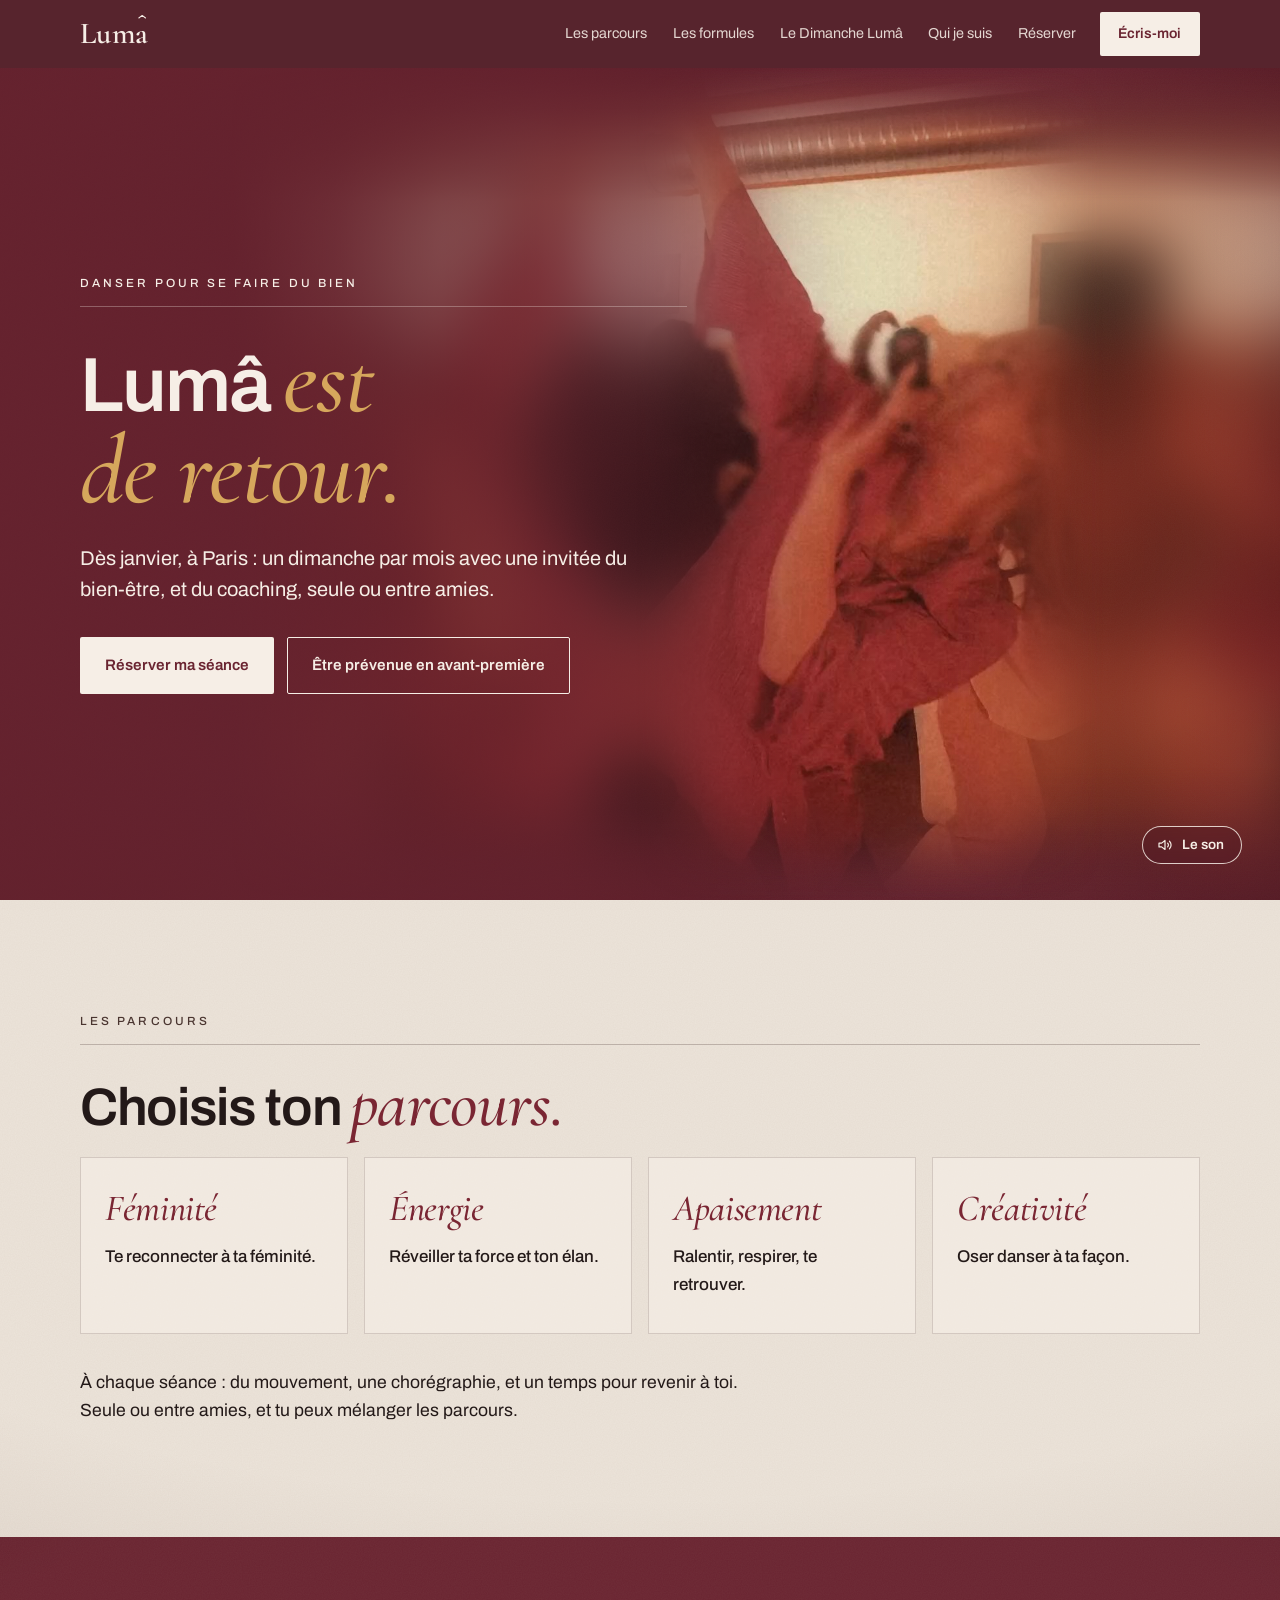
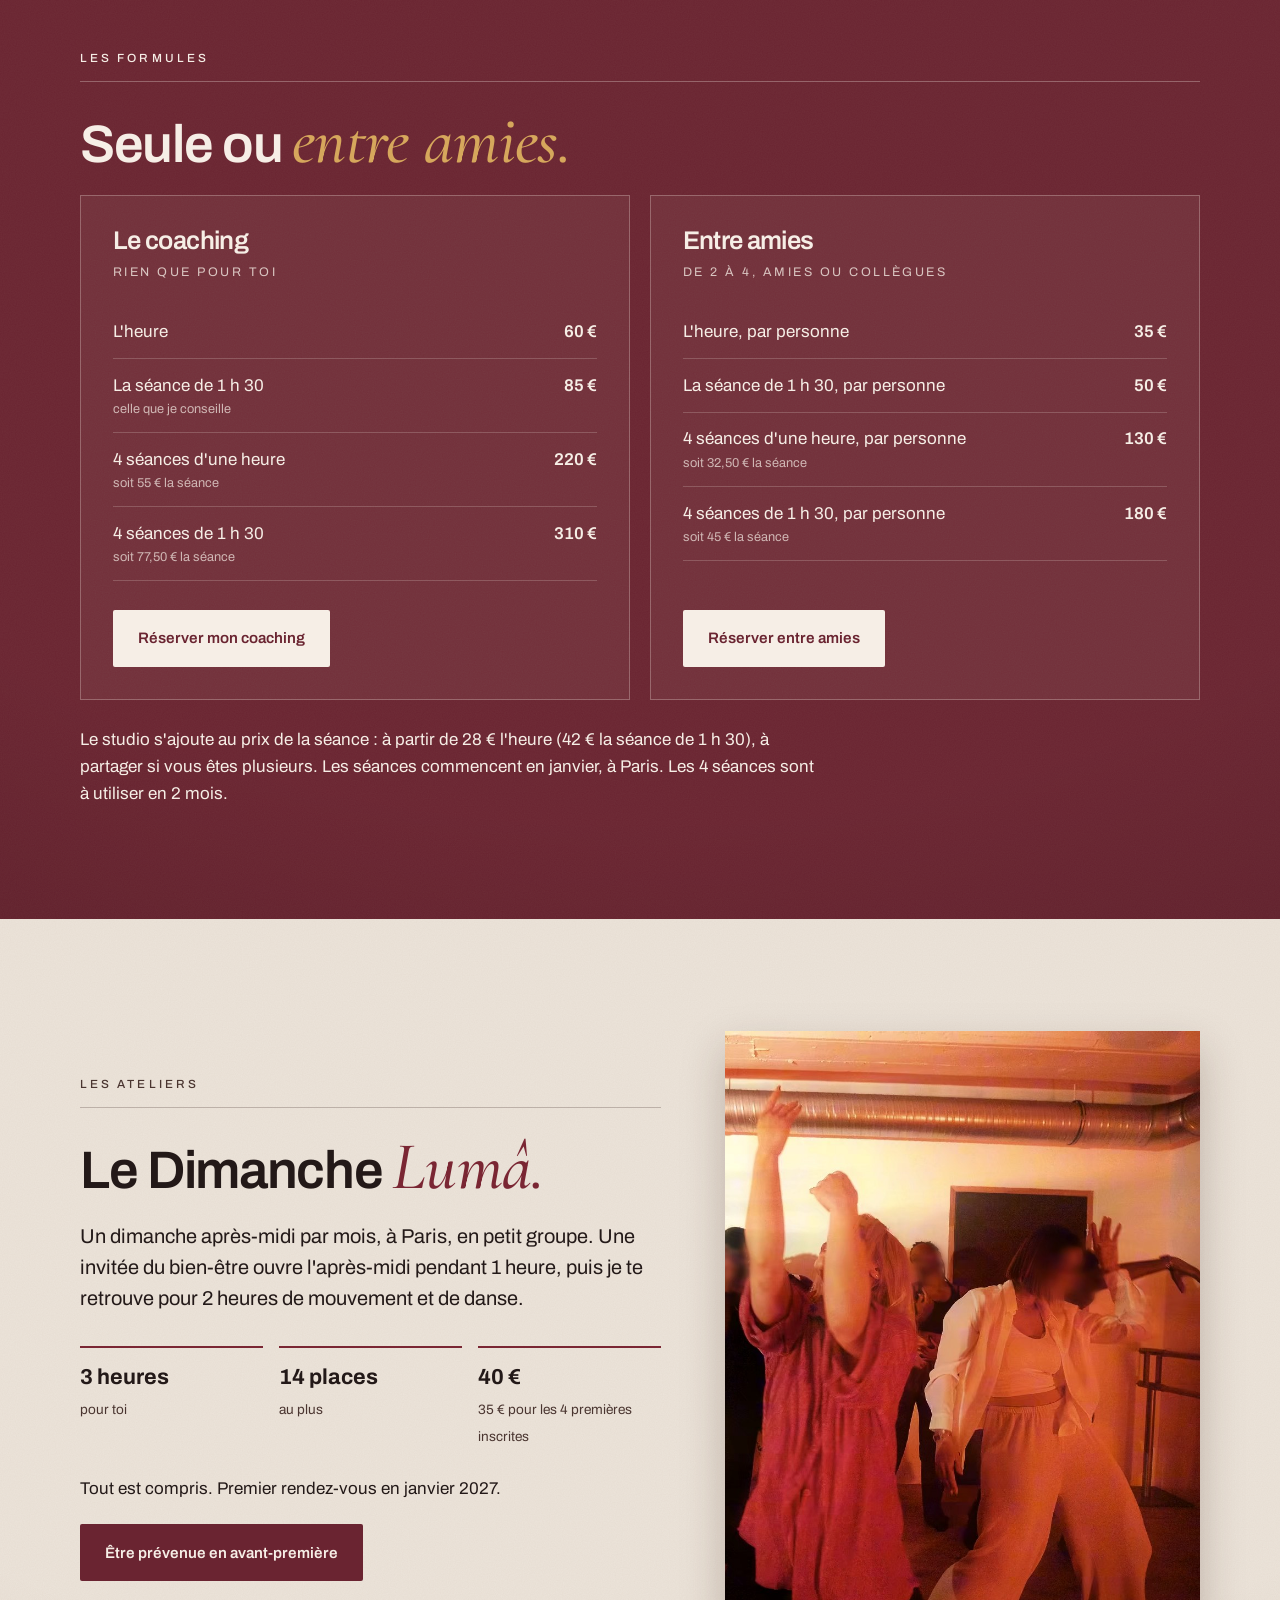
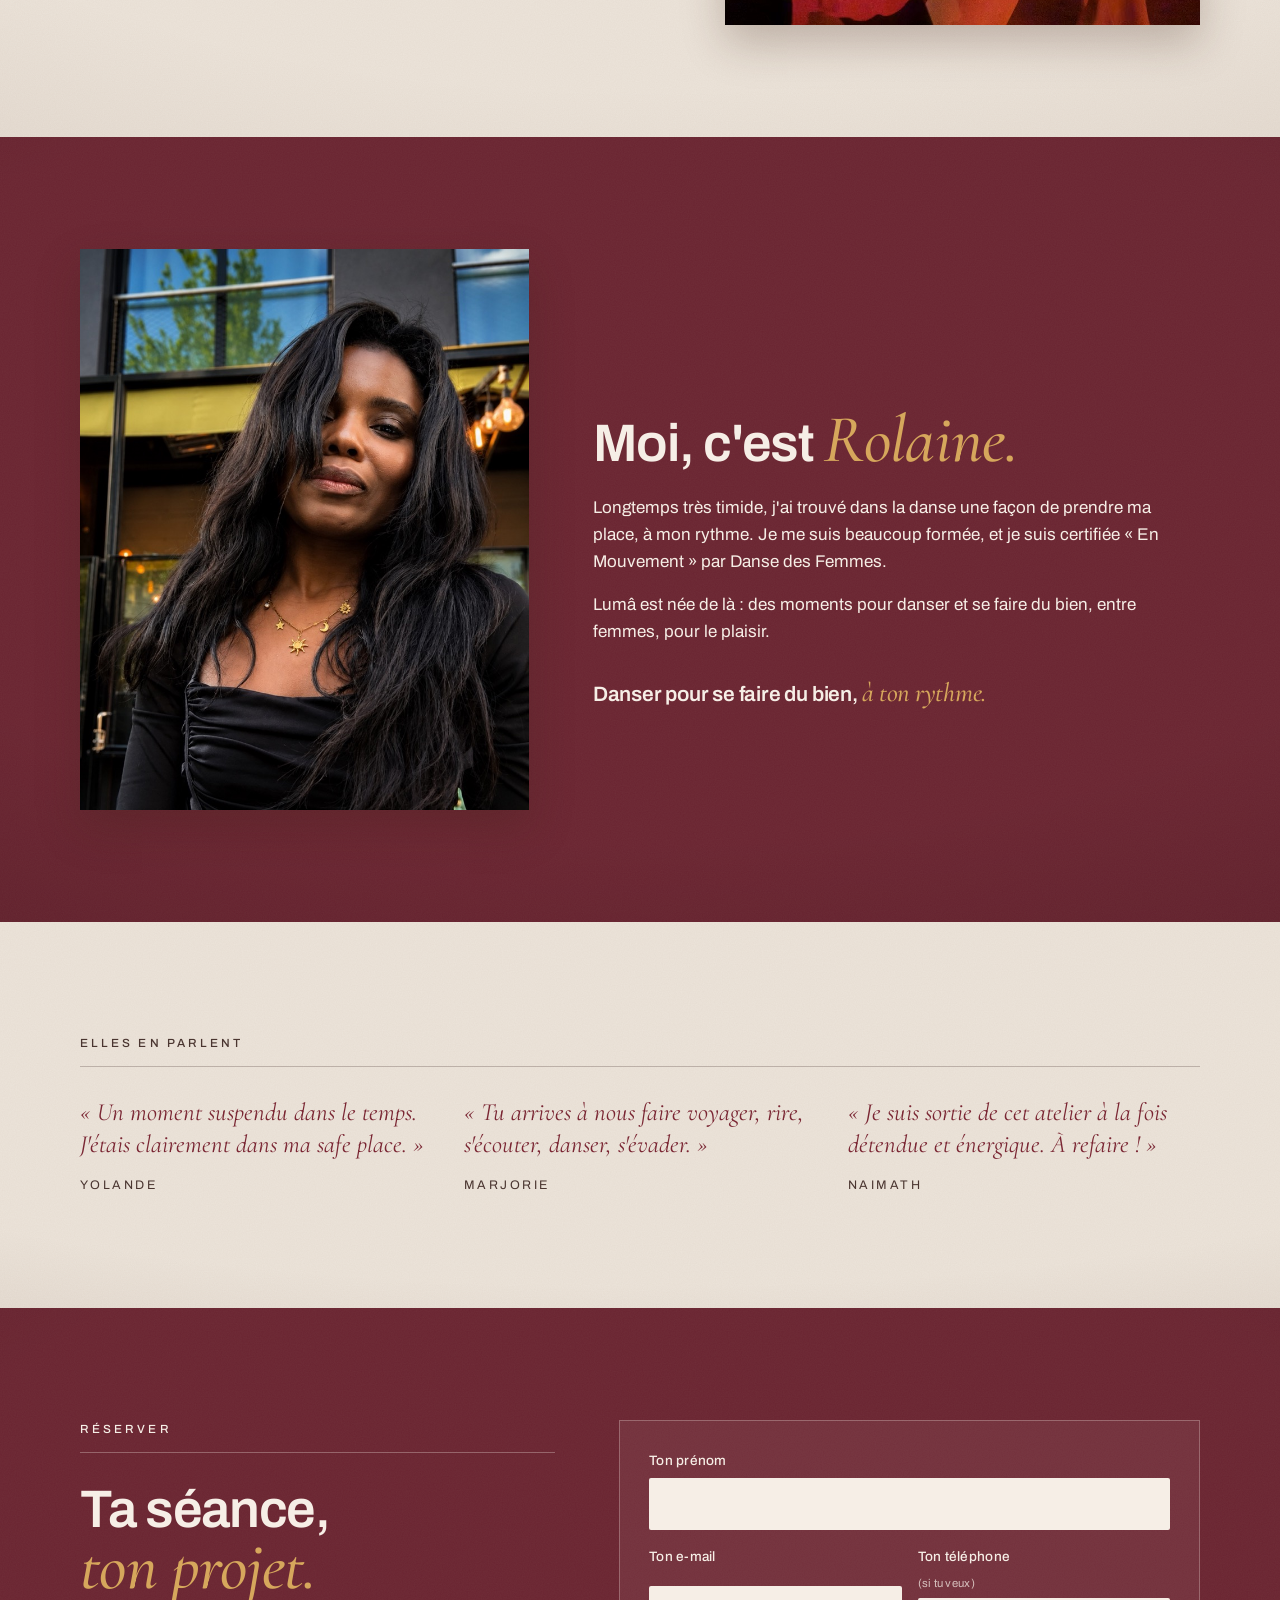
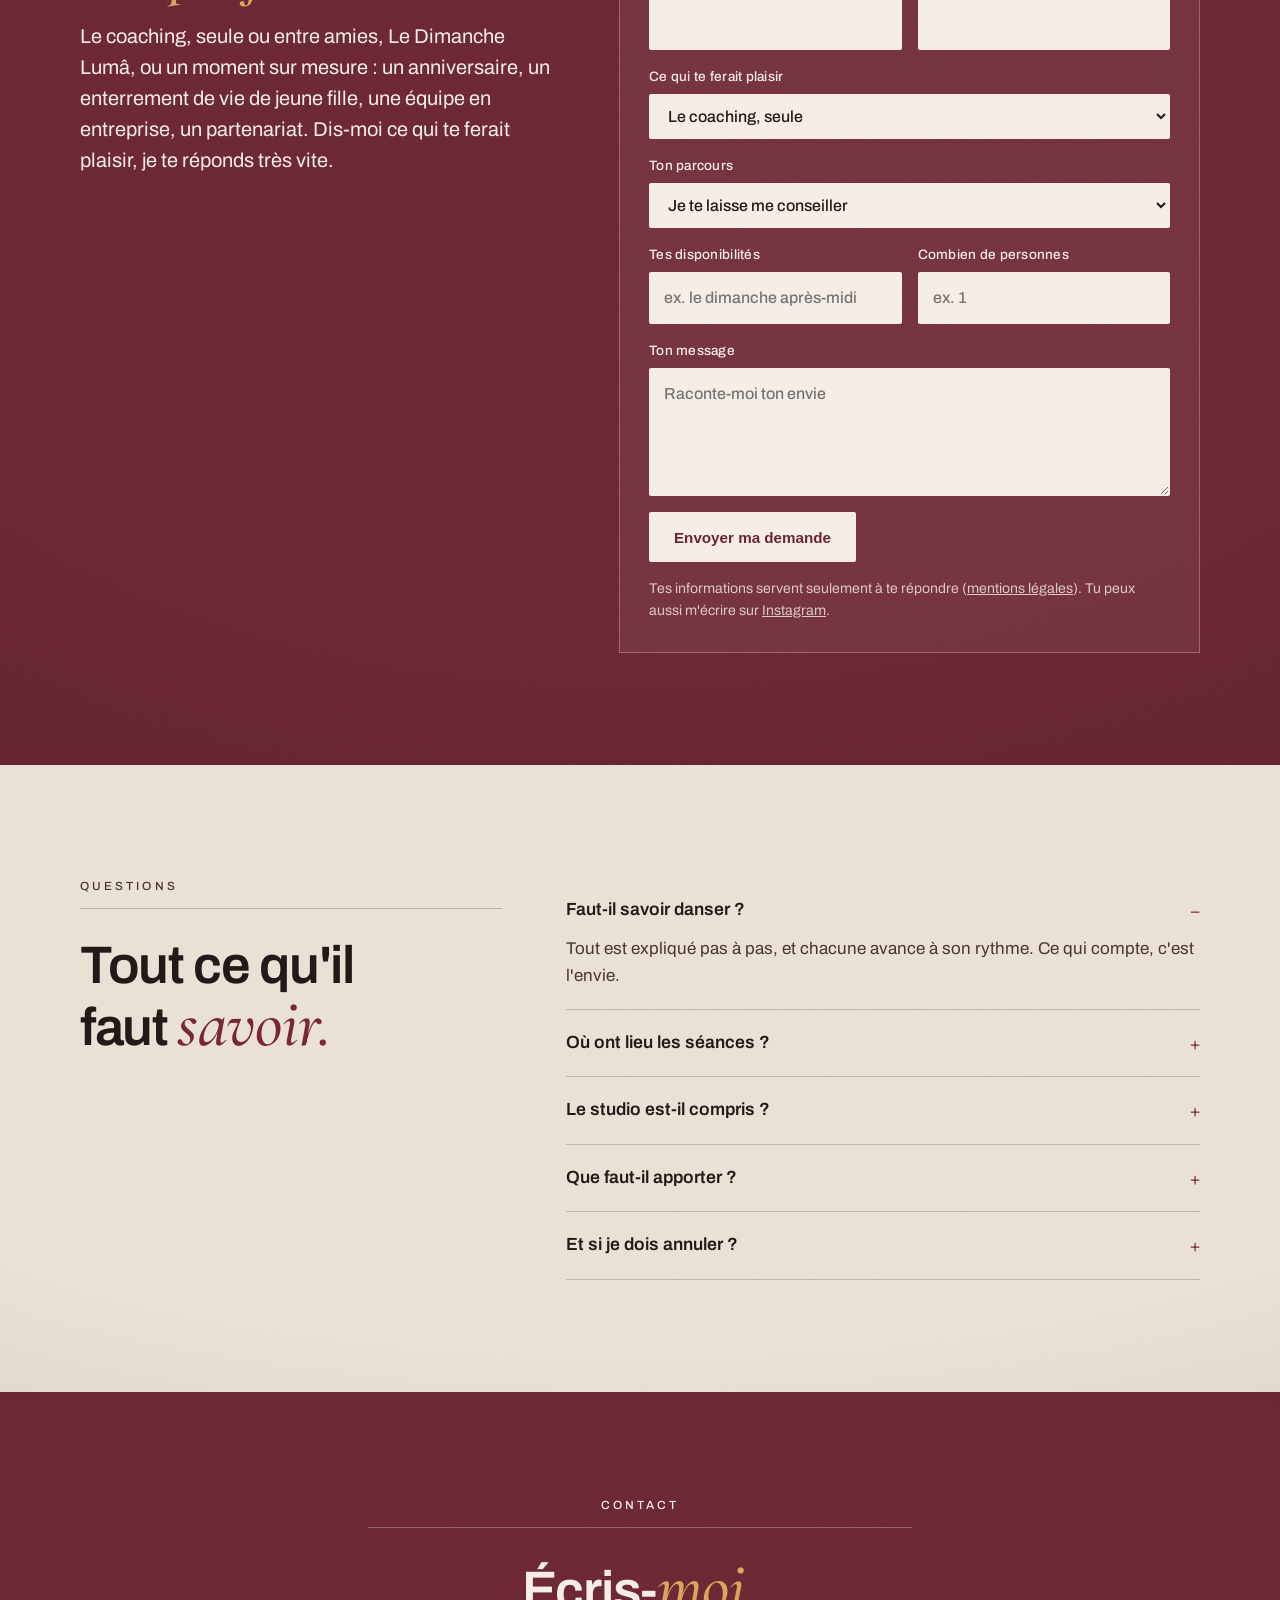
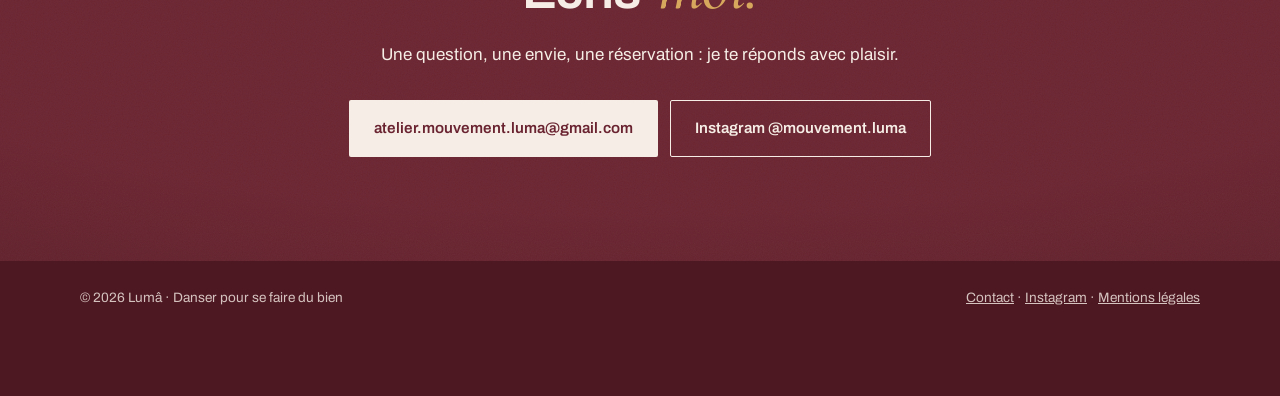
==== public/index.html @ 311a3246 "Rend les formules plus claires : studio, forfaits et parcours Le prix du studio s'affiche sous les f" ====
<!doctype html>
<html lang="fr">
<head>
  <meta charset="utf-8">
  <meta name="viewport" content="width=device-width, initial-scale=1">
  <title>Lumâ · Danser pour se faire du bien, à ton rythme · Paris</title>
  <meta name="description" content="Lumâ : des moments de danse pour se faire du bien, entre femmes. Le coaching, seule ou entre amies, en parcours Féminité, Énergie, Apaisement ou Créativité, et Le Dimanche Lumâ, un dimanche par mois avec une invitée du bien-être. À Paris, dès janvier 2027.">
  <link rel="canonical" href="https://lumamouvement.com/">
  <meta property="og:type" content="website">
  <meta property="og:locale" content="fr_FR">
  <meta property="og:site_name" content="Lumâ">
  <meta property="og:url" content="https://lumamouvement.com/">
  <meta property="og:title" content="Lumâ est de retour · Danser pour se faire du bien">
  <meta property="og:description" content="Dès janvier, à Paris : un dimanche par mois avec une invitée du bien-être, et du coaching, seule ou entre amies.">
  <meta property="og:image" content="https://lumamouvement.com/media/partage.jpg">
  <meta property="og:image:width" content="1200">
  <meta property="og:image:height" content="630">
  <meta name="twitter:card" content="summary_large_image">
  <meta name="theme-color" content="#6A2431">
  <link rel="icon" href="favicon.svg" type="image/svg+xml">
  <link rel="preconnect" href="https://fonts.googleapis.com">
  <link rel="preconnect" href="https://fonts.gstatic.com" crossorigin>
  <link href="https://fonts.googleapis.com/css2?family=Archivo:wght@400;500;600&family=Cormorant+Garamond:ital,wght@0,600;1,500&display=swap" rel="stylesheet">
  <link rel="stylesheet" href="styles.css?v=8">
  <script>document.documentElement.classList.add("js")</script>
</head>
<body>
<header class="entete">
  <div class="conteneur entete-ligne">
    <a href="#haut" class="logo" aria-label="Lumâ, accueil">Lum<span class="logo-a">a<svg viewBox="0 0 10 4" aria-hidden="true"><path d="M1,3.6 L5,.5 L9,3.6"/></svg></span></a>
    <nav class="menu" id="menu" aria-label="Navigation principale">
      <a href="#parcours">Les parcours</a>
      <a href="#formules">Les formules</a>
      <a href="#dimanche">Le Dimanche Lumâ</a>
      <a href="#rolaine">Qui je suis</a>
      <a href="#demande">Réserver</a>
    </nav>
    <a href="#contact" class="bouton bouton-petit entete-cta">Écris-moi</a>
    <button class="burger" aria-label="Ouvrir le menu" aria-expanded="false" aria-controls="menu"><span></span><span></span></button>
  </div>
</header>

<main id="haut">
  <!-- 1. ACCUEIL : la lettre et le reel -->
  <section class="accueil papier papier-bordeaux">
    <div class="accueil-ambiance" aria-hidden="true"><canvas></canvas></div>
    <div class="conteneur accueil-grille">
      <div class="accueil-texte">
        <p class="rubrique">Danser pour se faire du bien</p>
        <h1>Lumâ <em>est de retour.</em></h1>
        <p class="chapo">Dès janvier, à Paris : un dimanche par mois avec une invitée du bien-être, et du coaching, seule ou entre amies.</p>
        <div class="boutons">
          <a href="#demande" class="bouton">Réserver ma séance</a>
          <a href="https://ig.me/j/Abarn9u6THySZ0JK" class="bouton bouton-contour" target="_blank" rel="noopener">Être prévenue en avant-première</a>
        </div>
      </div>
      <figure class="accueil-reel">
        <div class="accueil-fondu">
          <video autoplay muted loop playsinline preload="metadata" poster="media/accueil.jpg?v=3" aria-label="Rolaine danse, avec le sourire"><source src="video/accueil.mp4?v=4" type="video/mp4"></video>
        </div>
      </figure>
    </div>
    <div class="accueil-voile" aria-hidden="true"></div>
    <button class="son" type="button" aria-pressed="false">
      <svg viewBox="0 0 24 24" aria-hidden="true"><path d="M4 9.5h3.5L12 6v12l-4.5-3.5H4z"/><path class="son-ondes" d="M15.5 9.5a3.5 3.5 0 0 1 0 5M18 7a7 7 0 0 1 0 10"/><path class="son-coupe" d="M16 10l4 4M20 10l-4 4"/></svg>
      <span class="son-texte">Le son</span>
    </button>
  </section>

  <!-- 2. LES PARCOURS -->
  <section class="section papier papier-creme" id="parcours">
    <div class="conteneur">
      <p class="rubrique revele">Les parcours</p>
      <h2 class="revele">Choisis ton <em>parcours.</em></h2>
      <div class="parcours">
        <article class="revele"><h3>Féminité</h3><p>Te reconnecter à ta féminité.</p></article>
        <article class="revele"><h3>Énergie</h3><p>Réveiller ta force et ton élan.</p></article>
        <article class="revele"><h3>Apaisement</h3><p>Ralentir, respirer, te retrouver.</p></article>
        <article class="revele"><h3>Créativité</h3><p>Oser danser à ta façon.</p></article>
      </div>
      <p class="parcours-seance revele">À chaque séance : du mouvement, une chorégraphie, et un temps pour revenir à toi. Seule ou entre amies, et tu peux mélanger les parcours.</p>
    </div>
  </section>

  <!-- 3. LES FORMULES -->
  <section class="section papier papier-bordeaux" id="formules">
    <div class="conteneur">
      <p class="rubrique revele">Les formules</p>
      <h2 class="revele">Seule ou <em>entre amies.</em></h2>
      <div class="formules">
        <article class="formule revele">
          <h3>Le coaching</h3>
          <p class="formule-pour">Rien que pour toi</p>
          <table>
            <tr><td>L'heure</td><td>60 €</td></tr>
            <tr><td>La séance de 1 h 30 <small>celle que je conseille</small></td><td>85 €</td></tr>
            <tr><td>4 séances d'une heure <small>soit 55 € la séance</small></td><td>220 €</td></tr>
            <tr><td>4 séances de 1 h 30 <small>soit 77,50 € la séance</small></td><td>310 €</td></tr>
          </table>
          <a href="#demande" class="bouton bouton-clair" data-projet="Le coaching, seule">Réserver mon coaching</a>
        </article>
        <article class="formule revele">
          <h3>Entre amies</h3>
          <p class="formule-pour">De 2 à 4, amies ou collègues</p>
          <table>
            <tr><td>L'heure, par personne</td><td>35 €</td></tr>
            <tr><td>La séance de 1 h 30, par personne</td><td>50 €</td></tr>
            <tr><td>4 séances d'une heure, par personne <small>soit 32,50 € la séance</small></td><td>130 €</td></tr>
            <tr><td>4 séances de 1 h 30, par personne <small>soit 45 € la séance</small></td><td>180 €</td></tr>
          </table>
          <a href="#demande" class="bouton bouton-clair" data-projet="Lumâ entre amies">Réserver entre amies</a>
        </article>
      </div>
      <p class="formules-note revele">Le studio s'ajoute au prix de la séance : à partir de 28 € l'heure (42 € la séance de 1 h 30), à partager si vous êtes plusieurs. Les séances commencent en janvier, à Paris. Les 4 séances sont à utiliser en 2 mois.</p>
    </div>
  </section>

  <!-- 4. LE DIMANCHE LUMÂ -->
  <section class="section papier papier-creme" id="dimanche">
    <div class="conteneur dimanche">
      <div>
        <p class="rubrique revele">Les ateliers</p>
        <h2 class="revele">Le Dimanche <em>Lumâ.</em></h2>
        <p class="chapo revele">Un dimanche après-midi par mois, à Paris, en petit groupe. Une invitée du bien-être ouvre l'après-midi pendant 1 heure, puis je te retrouve pour 2 heures de mouvement et de danse.</p>
        <ul class="faits revele">
          <li><strong>3 heures</strong><span>pour toi</span></li>
          <li><strong>14 places</strong><span>au plus</span></li>
          <li><strong>40 €</strong><span>35 € pour les 4 premières inscrites</span></li>
        </ul>
        <p class="revele">Tout est compris. Premier rendez-vous en janvier 2027.</p>
        <a href="https://ig.me/j/Abarn9u6THySZ0JK" class="bouton revele" target="_blank" rel="noopener">Être prévenue en avant-première</a>
      </div>
      <figure class="dimanche-photo revele"><img src="media/dimanche.jpg" alt="Des femmes dansent ensemble, les bras levés, dans une lumière dorée" loading="lazy"></figure>
    </div>
  </section>

  <!-- 5. QUI JE SUIS -->
  <section class="section papier papier-bordeaux" id="rolaine">
    <div class="conteneur rolaine">
      <figure class="rolaine-photo revele"><img src="media/rolaine.jpg" alt="Portrait de Rolaine, fondatrice de Lumâ" loading="lazy"></figure>
      <div>
        <p class="rubrique revele">Qui je suis</p>
        <h2 class="revele">Moi, c'est <em>Rolaine.</em></h2>
        <p class="revele">Longtemps très timide, j'ai trouvé dans la danse une façon de prendre ma place, à mon rythme. Je me suis beaucoup formée, et je suis certifiée « En Mouvement » par Danse des Femmes.</p>
        <p class="revele">Lumâ est née de là : des moments pour danser et se faire du bien, entre femmes, pour le plaisir.</p>
        <p class="devise revele">Danser pour se faire du bien, <em>à ton rythme.</em></p>
      </div>
    </div>
  </section>

  <!-- 6. ELLES EN PARLENT -->
  <section class="section papier papier-creme" id="avis">
    <div class="conteneur">
      <p class="rubrique revele">Elles en parlent</p>
      <div class="avis">
        <figure class="revele"><blockquote>« Un moment suspendu dans le temps. J'étais clairement dans ma safe place. »</blockquote><figcaption>Yolande</figcaption></figure>
        <figure class="revele"><blockquote>« Tu arrives à nous faire voyager, rire, s'écouter, danser, s'évader. »</blockquote><figcaption>Marjorie</figcaption></figure>
        <figure class="revele"><blockquote>« Je suis sortie de cet atelier à la fois détendue et énergique. À refaire ! »</blockquote><figcaption>Naimath</figcaption></figure>
      </div>
    </div>
  </section>

  <!-- 7. RÉSERVER, OU LA DEMANDE SPÉCIALE : le formulaire envoie la demande dans la boîte de Lumâ -->
  <section class="section papier papier-bordeaux" id="demande">
    <div class="conteneur demande">
      <div>
        <p class="rubrique revele">Réserver</p>
        <h2 class="revele">Ta séance, <em>ton projet.</em></h2>
        <p class="chapo revele">Le coaching, seule ou entre amies, Le Dimanche Lumâ, ou un moment sur mesure : un anniversaire, un enterrement de vie de jeune fille, une équipe en entreprise, un partenariat. Dis-moi ce qui te ferait plaisir, je te réponds très vite.</p>
      </div>
      <form class="formulaire revele" id="formulaire-devis" novalidate>
        <label>Ton prénom<input name="prenom" autocomplete="given-name" required></label>
        <div class="formulaire-ligne">
          <label>Ton e-mail<input name="email" type="email" autocomplete="email" required></label>
          <label>Ton téléphone <small>(si tu veux)</small><input name="telephone" type="tel" autocomplete="tel"></label>
        </div>
        <label>Ce qui te ferait plaisir
          <select name="projet">
            <option>Le coaching, seule</option>
            <option>Lumâ entre amies</option>
            <option>Le Dimanche Lumâ</option>
            <option>Un événement privé</option>
            <option>Une entreprise</option>
            <option>Un partenariat</option>
            <option>Autre chose</option>
          </select>
        </label>
        <label>Ton parcours
          <select name="parcours">
            <option>Je te laisse me conseiller</option>
            <option>Féminité</option>
            <option>Énergie</option>
            <option>Apaisement</option>
            <option>Créativité</option>
          </select>
        </label>
        <div class="formulaire-ligne">
          <label>Tes disponibilités<input name="date" placeholder="ex. le dimanche après-midi"></label>
          <label>Combien de personnes<input name="personnes" inputmode="numeric" placeholder="ex. 1"></label>
        </div>
        <label>Ton message<textarea name="message" rows="4" placeholder="Raconte-moi ton envie"></textarea></label>
        <label class="piege" aria-hidden="true">Laisse ce champ vide<input name="site" tabindex="-1" autocomplete="off"></label>
        <button type="submit" class="bouton bouton-clair">Envoyer ma demande</button>
        <p class="formulaire-etat" role="status" aria-live="polite"></p>
        <p class="petit">Tes informations servent seulement à te répondre (<a href="mentions-legales.html">mentions légales</a>). Tu peux aussi m'écrire sur <a href="https://www.instagram.com/mouvement.luma/" target="_blank" rel="noopener">Instagram</a>.</p>
      </form>
    </div>
  </section>

  <!-- 8. QUESTIONS -->
  <section class="section papier papier-creme" id="questions">
    <div class="conteneur questions">
      <div>
        <p class="rubrique revele">Questions</p>
        <h2 class="revele">Tout ce qu'il faut <em>savoir.</em></h2>
      </div>
      <div class="faq">
        <details class="revele" open><summary>Faut-il savoir danser ?</summary><p>Tout est expliqué pas à pas, et chacune avance à son rythme. Ce qui compte, c'est l'envie.</p></details>
        <details class="revele"><summary>Où ont lieu les séances ?</summary><p>Dans un studio, à Paris. L'adresse t'est communiquée à la réservation.</p></details>
        <details class="revele"><summary>Le studio est-il compris ?</summary><p>Pour le coaching, le studio s'ajoute au prix de la séance : à partir de 28 € l'heure, à partager si vous êtes plusieurs. Pour Le Dimanche Lumâ, tout est compris.</p></details>
        <details class="revele"><summary>Que faut-il apporter ?</summary><p>Une tenue dans laquelle tu te sens bien, une bouteille d'eau, et l'envie de te faire du bien.</p></details>
        <details class="revele"><summary>Et si je dois annuler ?</summary><p>Le paiement se fait à la réservation. Tu peux annuler sans frais jusqu'à 48 h avant ta séance ; ensuite, elle reste due.</p></details>
      </div>
    </div>
  </section>

  <!-- 9. CONTACT -->
  <section class="contact papier papier-bordeaux" id="contact">
    <div class="conteneur contact-contenu">
      <p class="rubrique revele">Contact</p>
      <h2 class="revele">Écris-<em>moi.</em></h2>
      <p class="revele">Une question, une envie, une réservation : je te réponds avec plaisir.</p>
      <div class="boutons revele">
        <a href="mailto:atelier.mouvement.luma@gmail.com" class="bouton bouton-clair">atelier.mouvement.luma@gmail.com</a>
        <a href="https://www.instagram.com/mouvement.luma/" class="bouton bouton-contour" target="_blank" rel="noopener">Instagram @mouvement.luma</a>
      </div>
    </div>
  </section>
</main>

<footer class="pied">
  <div class="conteneur pied-ligne">
    <p>© 2026 Lumâ · Danser pour se faire du bien</p>
    <p><a href="mailto:atelier.mouvement.luma@gmail.com">Contact</a> · <a href="https://www.instagram.com/mouvement.luma/" target="_blank" rel="noopener">Instagram</a> · <a href="mentions-legales.html">Mentions légales</a></p>
  </div>
</footer>

<a href="#demande" class="barre-mobile">Réserver ma séance</a>
<script src="script.js?v=7"></script>
</body>
</html>
---- public/styles.css ----
/* Lumâ : la lettre de l'Instagram (papier bordeaux ou crème, Archivo et Cormorant), en site. */
:root {
  --bordeaux: #6A2431;
  --bordeaux-fonce: #4E1823;
  --creme: #ECE4DA;
  --creme-clair: #F6EEE6;
  --encre: #231918;
  --brun: #4A3530;
  --ocre: #D6A75C;
  --vin: #7A2633;
  --conteneur: 1120px;
}

* { box-sizing: border-box; margin: 0; padding: 0; }
html { scroll-behavior: smooth; scroll-padding-top: 76px; }
body {
  font-family: "Archivo", system-ui, sans-serif; font-size: 17px; line-height: 1.6;
  color: var(--encre); background: var(--creme);
  -webkit-font-smoothing: antialiased;
}
img, video { display: block; max-width: 100%; }
a { color: inherit; }
.conteneur { width: min(var(--conteneur), 100% - 40px); margin-inline: auto; }

/* Le papier : un grain de film, un pli discret au milieu, un léger voile sur les bords */
.papier { position: relative; isolation: isolate; }
.papier::before, .papier::after { content: ""; position: absolute; inset: 0; z-index: -1; pointer-events: none; }
.papier::before {
  background-image: url("data:image/svg+xml,%3Csvg xmlns='http://www.w3.org/2000/svg' width='260' height='260'%3E%3Cfilter id='g'%3E%3CfeTurbulence type='fractalNoise' baseFrequency='.85' numOctaves='2' stitchTiles='stitch'/%3E%3CfeColorMatrix values='0 0 0 0 .4  0 0 0 0 .28  0 0 0 0 .22  0 0 0 .55 0'/%3E%3C/filter%3E%3Crect width='260' height='260' filter='url(%23g)'/%3E%3C/svg%3E");
  opacity: .16;
}
.papier::after { background: radial-gradient(120% 90% at 50% 40%, transparent 55%, rgba(10, 0, 3, .16)); }
.papier-bordeaux { background-color: var(--bordeaux); color: var(--creme-clair); }
.papier-creme { background-color: var(--creme); color: var(--encre); }
.papier-creme::after { background: radial-gradient(120% 90% at 50% 40%, transparent 60%, rgba(90, 58, 46, .10)); }

/* Les titres : Archivo franc, le mot fort en italique (ocre sur bordeaux, bordeaux sur crème) */
h1, h2, h3 { font-weight: 600; letter-spacing: -.025em; line-height: 1.05; text-wrap: balance; }
h1 { font-size: clamp(2.7rem, 7vw, 4.8rem); }
h2 { font-size: clamp(2.1rem, 4.6vw, 3.3rem); margin-bottom: 1.4rem; }
h1 em, h2 em, .devise em {
  font-family: "Cormorant Garamond", Georgia, serif; font-style: italic; font-weight: 500;
  font-size: 1.28em; letter-spacing: -.01em; line-height: .9;
}
.papier-bordeaux h1 em, .papier-bordeaux h2 em, .papier-bordeaux .devise em { color: var(--ocre); }
.papier-creme h1 em, .papier-creme h2 em { color: var(--vin); }
.rubrique {
  font-size: .74rem; font-weight: 500; letter-spacing: .26em; text-transform: uppercase;
  padding-bottom: .8rem; margin-bottom: 1.8rem; border-bottom: 1px solid currentColor; border-bottom-color: rgba(246, 238, 230, .3);
}
.papier-creme .rubrique { color: var(--brun); border-bottom-color: rgba(74, 53, 48, .28); }
.chapo { font-size: clamp(1.08rem, 2vw, 1.25rem); line-height: 1.55; max-width: 36rem; }
.petit { font-size: .88rem; opacity: .8; margin-top: 1.4rem; }

/* Les boutons */
.boutons { display: flex; flex-wrap: wrap; gap: .8rem; margin-top: 2rem; }
.bouton {
  display: inline-block; padding: .95rem 1.5rem; border-radius: 2px; font-weight: 600; font-size: .95rem;
  text-decoration: none; text-align: center; border: 1.5px solid transparent; cursor: pointer;
  background: var(--bordeaux); color: var(--creme-clair); transition: transform .2s, background .2s;
}
.bouton:hover { transform: translateY(-2px); }
.papier-bordeaux .bouton, .bouton-clair { background: var(--creme-clair); color: var(--bordeaux); }
.bouton-contour, .papier-bordeaux .bouton-contour { background: transparent; color: inherit; border-color: currentColor; }
.bouton-petit { padding: .6rem 1.1rem; font-size: .88rem; }

/* L'en-tête */
.entete { position: sticky; top: 0; z-index: 20; background: rgba(78, 24, 35, .94); backdrop-filter: blur(8px); color: var(--creme-clair); }
.entete-ligne { display: flex; align-items: center; gap: 1.5rem; height: 68px; }
.logo { font-family: "Cormorant Garamond", Georgia, serif; font-weight: 600; font-size: 1.9rem; text-decoration: none; letter-spacing: .01em; }
.logo-a { position: relative; display: inline-block; }
.logo-a svg { position: absolute; left: 50%; top: .17em; width: .29em; height: .11em; transform: translateX(-48%); overflow: visible; }
.logo-a path { fill: none; stroke: currentColor; stroke-width: 1.2; stroke-linecap: round; stroke-linejoin: round; }
.menu { display: flex; gap: 1.6rem; margin-left: auto; font-size: .9rem; }
.menu a { text-decoration: none; opacity: .88; }
.menu a:hover { opacity: 1; text-decoration: underline; text-underline-offset: .3em; }
.entete-cta { background: var(--creme-clair); color: var(--bordeaux); }
.burger { display: none; background: none; border: 0; width: 40px; height: 40px; cursor: pointer; margin-left: auto; }
.burger span { display: block; width: 24px; height: 2px; background: var(--creme-clair); margin: 6px auto; transition: transform .25s; }
.burger[aria-expanded="true"] span:first-child { transform: translateY(4px) rotate(45deg); }
.burger[aria-expanded="true"] span:last-child { transform: translateY(-4px) rotate(-45deg); }

/* 1. L'accueil : la lettre à gauche, ta vidéo fondue dans le bordeaux à droite.
   Elle passe au-dessus des sections suivantes (sous l'en-tête) : son bouton du son, fixé à l'écran pendant la visite, y reste visible. */
.accueil { --marge: clamp(3rem, 8vw, 6rem); padding: var(--marge) 0; overflow: hidden; min-height: min(calc(100vh - 68px), 900px); display: flex; align-items: center; z-index: 1; }
.accueil-texte { position: relative; z-index: 1; }
.accueil-grille { display: grid; grid-template-columns: 1.15fr .85fr; gap: clamp(2rem, 5vw, 4rem); align-items: center; }
.accueil .chapo { margin-top: 1.6rem; }
/* L'ambiance : la vidéo nette, à sa place, prolongée de chaque côté par son reflet en miroir, puis floutée
   (une petite toile que le script peint à chaque image). Au bord de la vidéo nette, l'ambiance a donc les mêmes
   couleurs : le fondu ne laisse aucune arête. Par-dessus, la vidéo nette occupe toute la hauteur et s'y fond
   (fondus en douceur, horizontal sur la figure, vertical sur le bloc intérieur) ; puis un seul voile bordeaux
   couvre les deux : il garde le texte lisible et laisse ta vidéo claire. */
.accueil-ambiance {
  position: absolute; top: 0; bottom: 0; right: 0; width: 82%; z-index: -2; overflow: hidden;
  -webkit-mask-image: linear-gradient(to right, transparent, rgba(0, 0, 0, .26) 10%, rgba(0, 0, 0, .74) 20%, #000 30%);
  mask-image: linear-gradient(to right, transparent, rgba(0, 0, 0, .26) 10%, rgba(0, 0, 0, .74) 20%, #000 30%);
}
.accueil-ambiance canvas {
  position: absolute; top: 0; left: -64px; width: calc(100% + 128px); height: 100%; filter: blur(32px);
  -webkit-mask-image: linear-gradient(to bottom, transparent, rgba(0, 0, 0, .26) 5%, rgba(0, 0, 0, .74) 11%, #000 16%, #000 84%, rgba(0, 0, 0, .74) 89%, rgba(0, 0, 0, .26) 95%, transparent);
  mask-image: linear-gradient(to bottom, transparent, rgba(0, 0, 0, .26) 5%, rgba(0, 0, 0, .74) 11%, #000 16%, #000 84%, rgba(0, 0, 0, .74) 89%, rgba(0, 0, 0, .26) 95%, transparent);
}
.accueil-reel {
  position: absolute; top: 0; bottom: 0; right: 32%; transform: translateX(50%); aspect-ratio: 9 / 16; max-width: 50%;
  -webkit-mask-image: linear-gradient(to right, transparent, rgba(0, 0, 0, .07) 6%, rgba(0, 0, 0, .26) 12%, rgba(0, 0, 0, .5) 17.5%, rgba(0, 0, 0, .74) 23%, rgba(0, 0, 0, .93) 29%, #000 35%, #000 65%, rgba(0, 0, 0, .93) 71%, rgba(0, 0, 0, .74) 77%, rgba(0, 0, 0, .5) 82.5%, rgba(0, 0, 0, .26) 88%, rgba(0, 0, 0, .07) 94%, transparent);
  mask-image: linear-gradient(to right, transparent, rgba(0, 0, 0, .07) 6%, rgba(0, 0, 0, .26) 12%, rgba(0, 0, 0, .5) 17.5%, rgba(0, 0, 0, .74) 23%, rgba(0, 0, 0, .93) 29%, #000 35%, #000 65%, rgba(0, 0, 0, .93) 71%, rgba(0, 0, 0, .74) 77%, rgba(0, 0, 0, .5) 82.5%, rgba(0, 0, 0, .26) 88%, rgba(0, 0, 0, .07) 94%, transparent);
}
.accueil-fondu {
  position: relative; height: 100%;
  -webkit-mask-image: linear-gradient(to bottom, transparent, rgba(0, 0, 0, .07) 2.3%, rgba(0, 0, 0, .26) 4.7%, rgba(0, 0, 0, .5) 7%, rgba(0, 0, 0, .74) 9.3%, rgba(0, 0, 0, .93) 11.7%, #000 14%, #000 82%, rgba(0, 0, 0, .93) 85%, rgba(0, 0, 0, .74) 88%, rgba(0, 0, 0, .5) 91%, rgba(0, 0, 0, .26) 94%, rgba(0, 0, 0, .07) 97%, transparent);
  mask-image: linear-gradient(to bottom, transparent, rgba(0, 0, 0, .07) 2.3%, rgba(0, 0, 0, .26) 4.7%, rgba(0, 0, 0, .5) 7%, rgba(0, 0, 0, .74) 9.3%, rgba(0, 0, 0, .93) 11.7%, #000 14%, #000 82%, rgba(0, 0, 0, .93) 85%, rgba(0, 0, 0, .74) 88%, rgba(0, 0, 0, .5) 91%, rgba(0, 0, 0, .26) 94%, rgba(0, 0, 0, .07) 97%, transparent);
}
.accueil-reel video { width: 100%; height: 100%; object-fit: cover; }
/* Sur iPhone, quand la lecture automatique est bloquée (mode économie d'énergie) : pas de gros bouton play.
   L'image d'accueil reste affichée, et la vidéo part au premier toucher, n'importe où sur la page. */
.accueil-reel video::-webkit-media-controls-start-playback-button { display: none !important; -webkit-appearance: none; }
.accueil-reel video::-webkit-media-controls { display: none !important; }
.accueil-voile, .accueil-voile::before, .accueil-voile::after { position: absolute; inset: 0; pointer-events: none; }
.accueil-voile::before, .accueil-voile::after { content: ""; }
.accueil-voile::before { mix-blend-mode: multiply; background: linear-gradient(to right, rgba(106, 36, 49, .3), rgba(106, 36, 49, .3) 50%, rgba(106, 36, 49, .2) 58%, rgba(106, 36, 49, .1) 64%, rgba(106, 36, 49, .06) 72%, rgba(106, 36, 49, .08) 84%, rgba(106, 36, 49, .2) 93%, rgba(106, 36, 49, .3)); }
.accueil-voile::after { background: linear-gradient(to right, rgba(106, 36, 49, .7), rgba(106, 36, 49, .62) 44%, rgba(106, 36, 49, .46) 51%, rgba(106, 36, 49, .24) 57%, rgba(106, 36, 49, .1) 62%, rgba(106, 36, 49, .04) 67%, rgba(106, 36, 49, .03) 82%, rgba(106, 36, 49, .1) 92%, rgba(106, 36, 49, .2)); }

/* Le son : petite pilule au contour crème, en bas à droite de la bannière, au-dessus de la vidéo */
.son {
  position: absolute; right: clamp(16px, 3vw, 40px); bottom: clamp(16px, 3vw, 36px); z-index: 3;
  display: inline-flex; align-items: center; gap: .5rem; padding: .55rem 1.05rem .55rem .8rem;
  font: 600 .85rem/1 "Archivo", system-ui, sans-serif; color: var(--creme-clair); cursor: pointer;
  background: rgba(78, 24, 35, .35); border: 1.5px solid rgba(246, 238, 230, .85); border-radius: 999px;
  -webkit-backdrop-filter: blur(6px); backdrop-filter: blur(6px); transition: background .2s, transform .2s;
}
.son:hover { background: rgba(78, 24, 35, .6); transform: translateY(-1px); }
.son:focus-visible { outline: 2px solid var(--ocre); outline-offset: 3px; }
.son svg { width: 18px; height: 18px; fill: none; stroke: currentColor; stroke-width: 1.6; stroke-linecap: round; stroke-linejoin: round; }
.son .son-coupe, .son[aria-pressed="true"] .son-ondes { display: none; }
.son[aria-pressed="true"] .son-coupe { display: inline; }
/* Hors de la bannière, tant que la musique joue : le bouton reste à l'écran, sur un fond plus franc pour se lire partout */
.son.flottant { position: fixed; z-index: 25; background: rgba(78, 24, 35, .9); }

/* Les sections */
.section { padding: clamp(4rem, 9vw, 7rem) 0; }

/* 2. Les parcours */
.parcours { display: grid; grid-template-columns: repeat(4, 1fr); gap: 1rem; margin-top: 1rem; }
.parcours article { background: rgba(246, 238, 230, .65); border: 1px solid rgba(74, 53, 48, .18); padding: 2rem 1.5rem 2.2rem; }
.parcours h3 { font-family: "Cormorant Garamond", Georgia, serif; font-style: italic; font-weight: 500; font-size: 2.3rem; color: var(--vin); letter-spacing: -.01em; margin-bottom: .9rem; }
.parcours p { font-weight: 500; }
.parcours-seance { margin-top: 2.2rem; font-size: 1.1rem; max-width: 44rem; }

/* 3. Les formules */
.formules { display: grid; grid-template-columns: 1fr 1fr; gap: 1.2rem; margin-top: 1rem; }
.formule { border: 1px solid rgba(246, 238, 230, .28); background: rgba(246, 238, 230, .05); padding: 2rem; display: flex; flex-direction: column; }
.formule h3 { font-size: 1.6rem; }
.formule-pour { font-size: .78rem; letter-spacing: .2em; text-transform: uppercase; opacity: .78; margin: .5rem 0 1.4rem; }
.formule table { width: 100%; border-collapse: collapse; margin-bottom: 1.8rem; }
.formule td { padding: .8rem 0; border-bottom: 1px solid rgba(246, 238, 230, .2); vertical-align: baseline; }
.formule td:last-child { text-align: right; font-weight: 600; white-space: nowrap; padding-left: 1rem; }
.formule small { display: block; font-size: .8rem; opacity: .7; }
.formule .bouton { margin-top: auto; align-self: flex-start; }
.formules-note { margin-top: 1.6rem; max-width: 46rem; }

/* 4. Le Dimanche Lumâ */
.dimanche { display: grid; grid-template-columns: 1.1fr .9fr; gap: clamp(2rem, 5vw, 4rem); align-items: center; }
.faits { list-style: none; display: grid; grid-template-columns: repeat(3, 1fr); gap: 1rem; margin: 2rem 0 1.6rem; }
.faits li { border-top: 2px solid var(--vin); padding-top: .8rem; }
.faits strong { display: block; font-size: 1.35rem; }
.faits span { font-size: .85rem; color: var(--brun); }
.dimanche .bouton { margin-top: 1.4rem; }
.dimanche-photo img, .rolaine-photo img { width: 100%; aspect-ratio: 4 / 5; object-fit: cover; box-shadow: 0 18px 40px rgba(60, 30, 20, .25); }

/* 5. Qui je suis */
.rolaine { display: grid; grid-template-columns: .85fr 1.15fr; gap: clamp(2rem, 5vw, 4.5rem); align-items: center; }
.rolaine p + p { margin-top: 1rem; }
.devise { margin-top: 2rem !important; font-size: 1.3rem; font-weight: 600; letter-spacing: -.01em; }

/* 6. Elles en parlent */
.avis { display: grid; grid-template-columns: repeat(3, 1fr); gap: 2rem; }
.avis blockquote { font-family: "Cormorant Garamond", Georgia, serif; font-style: italic; font-size: 1.55rem; line-height: 1.3; color: var(--vin); }
.avis figcaption { margin-top: 1rem; font-size: .78rem; letter-spacing: .2em; text-transform: uppercase; color: var(--brun); }

/* 7. La demande spéciale */
.demande { display: grid; grid-template-columns: .9fr 1.1fr; gap: clamp(2rem, 5vw, 4rem); align-items: start; }
.formulaire { display: grid; gap: 1rem; background: rgba(246, 238, 230, .06); border: 1px solid rgba(246, 238, 230, .28); padding: 1.8rem; }
.formulaire label { display: grid; gap: .4rem; font-size: .85rem; font-weight: 500; letter-spacing: .02em; }
.formulaire input, .formulaire select, .formulaire textarea {
  font: inherit; font-size: 1rem; color: var(--encre); background: var(--creme-clair);
  border: 1px solid transparent; border-radius: 2px; padding: .75rem .9rem; width: 100%;
}
.formulaire input:focus, .formulaire select:focus, .formulaire textarea:focus { outline: 2px solid var(--ocre); outline-offset: 1px; }
.formulaire-ligne { display: grid; grid-template-columns: 1fr 1fr; gap: 1rem; }
.formulaire .bouton { justify-self: start; }
.formulaire .bouton:disabled { opacity: .6; cursor: wait; }
.formulaire .petit { margin-top: 0; }
.formulaire label small { font-weight: 400; opacity: .75; }
.formulaire-etat { margin: 0; font-weight: 500; }
.formulaire-etat:empty { display: none; }
.formulaire-etat a { color: inherit; }
/* Le champ piège : invisible pour les visiteuses, les robots le remplissent et leur demande est ignorée */
.formulaire .piege { position: absolute; left: -9999px; width: 1px; height: 1px; overflow: hidden; }

/* 8. Questions */
.questions { display: grid; grid-template-columns: .8fr 1.2fr; gap: clamp(2rem, 5vw, 4rem); }
.faq details { border-bottom: 1px solid rgba(74, 53, 48, .25); padding: 1.2rem 0; }
.faq summary { cursor: pointer; font-weight: 600; font-size: 1.1rem; list-style: none; display: flex; justify-content: space-between; gap: 1rem; }
.faq summary::-webkit-details-marker { display: none; }
.faq summary::after { content: "+"; font-family: "Cormorant Garamond", Georgia, serif; font-size: 1.6rem; line-height: 1; color: var(--vin); }
.faq details[open] summary::after { content: "−"; }
.faq p { margin-top: .7rem; color: var(--brun); }

/* 9. Contact et pied de page */
.contact { padding: clamp(4rem, 9vw, 6.5rem) 0; text-align: center; }
.contact .rubrique { max-width: 34rem; margin-inline: auto; }
.contact .boutons { justify-content: center; }
.pied { background: var(--bordeaux-fonce); color: rgba(246, 238, 230, .8); font-size: .85rem; padding: 1.6rem 0 5.5rem; }
.pied-ligne { display: flex; justify-content: space-between; gap: 1rem; flex-wrap: wrap; }

/* Les mentions légales */
.retour { margin-left: auto; }
.legal { max-width: 46rem; }
.legal h1 { font-size: clamp(2.3rem, 5.5vw, 3.6rem); margin-bottom: 2.4rem; }
.legal h3 { font-size: 1.2rem; letter-spacing: -.01em; margin: 2.2rem 0 .6rem; }
.legal p { color: var(--brun); }
.legal p + p { margin-top: .5rem; }

/* Le bouton toujours visible sur téléphone */
.barre-mobile { display: none; }

/* L'apparition au défilement (seulement si le script tourne) */
.js .revele { opacity: 0; transform: translateY(14px); transition: opacity .7s ease, transform .7s ease; }
.js .revele.vu { opacity: 1; transform: none; }

/* Écran moyen : la vidéo nette se cale à droite, pour laisser de la place au texte */
@media (max-width: 1100px) {
  .accueil-reel {
    right: 0; transform: none;
    -webkit-mask-image: linear-gradient(to right, transparent, rgba(0, 0, 0, .07) 7.5%, rgba(0, 0, 0, .26) 15%, rgba(0, 0, 0, .5) 22.5%, rgba(0, 0, 0, .74) 30%, rgba(0, 0, 0, .93) 37.5%, #000 45%);
    mask-image: linear-gradient(to right, transparent, rgba(0, 0, 0, .07) 7.5%, rgba(0, 0, 0, .26) 15%, rgba(0, 0, 0, .5) 22.5%, rgba(0, 0, 0, .74) 30%, rgba(0, 0, 0, .93) 37.5%, #000 45%);
  }
}

/* Tablette */
@media (max-width: 960px) {
  .parcours { grid-template-columns: 1fr 1fr; }
  .avis { grid-template-columns: 1fr; }
  .questions, .demande { grid-template-columns: 1fr; }
}

/* Téléphone */
@media (max-width: 760px) {
  body { font-size: 16px; }
  .menu {
    display: none; position: absolute; top: 68px; left: 0; right: 0; flex-direction: column; gap: 0;
    background: var(--bordeaux-fonce); padding: .5rem 20px 1.2rem;
  }
  .menu.ouvert { display: flex; }
  .menu a { padding: .8rem 0; border-bottom: 1px solid rgba(246, 238, 230, .15); }
  .burger { display: block; margin-left: 0; }
  .entete-ligne { gap: .7rem; }
  .entete-cta { display: none; }
  /* Le bouton du son, rangé dans l'en-tête par le script : la barre « Réserver ma séance » reste le seul bouton flottant */
  .son, .son.flottant { position: static; margin-left: auto; padding: .45rem .8rem .45rem .6rem; font-size: .78rem; background: transparent; }
  .accueil-grille, .dimanche, .rolaine, .formules { grid-template-columns: 1fr; }
  /* L'accueil : la vidéo d'abord, sur toute la hauteur visible sous l'en-tête, le titre posé dessus ; le texte et les boutons juste après */
  .accueil { display: block; min-height: 0; padding: 0 0 var(--marge); }
  .accueil-ambiance, .accueil-voile { display: none; }
  .accueil-grille { width: 100%; gap: 0; grid-template-rows: 1fr auto auto; }
  .accueil-texte { display: contents; }
  .accueil-reel {
    grid-area: 1 / 1 / 4 / 2; position: relative; inset: auto; transform: none; width: 100%; max-width: none; aspect-ratio: auto;
    height: min(calc(100vh - 68px), 177.78vw); height: min(calc(100svh - 68px), 177.78vw);
    -webkit-mask-image: none; mask-image: none;
  }
  .accueil-fondu {
    -webkit-mask-image: linear-gradient(to bottom, #000 58%, rgba(0, 0, 0, .74) 74%, rgba(0, 0, 0, .26) 90%, transparent);
    mask-image: linear-gradient(to bottom, #000 58%, rgba(0, 0, 0, .74) 74%, rgba(0, 0, 0, .26) 90%, transparent);
  }
  .accueil-fondu::after { content: ""; position: absolute; inset: 0; pointer-events: none; background: linear-gradient(to top, rgba(106, 36, 49, .85), rgba(106, 36, 49, .5) 26%, rgba(106, 36, 49, 0) 46%); }
  .accueil-reel video { object-position: 50% 15%; }
  .accueil .rubrique, .accueil h1 { position: relative; z-index: 1; margin-inline: 20px; }
  .accueil .rubrique { grid-area: 2 / 1; margin-bottom: .6rem; padding-bottom: 0; border-bottom: 0; }
  .accueil h1 { grid-area: 3 / 1; margin-bottom: 5.2rem; }  /* au-dessus de la barre « Réserver ma séance » */
  .accueil .chapo, .accueil .boutons { margin-inline: 20px; }
  .accueil .chapo { grid-area: 4 / 1; margin-top: 0; }
  .accueil .boutons { grid-area: 5 / 1; }
  .parcours { grid-template-columns: 1fr; }
  .faits { grid-template-columns: 1fr 1fr 1fr; gap: .6rem; }
  .faits strong { font-size: 1.1rem; }
  .formulaire-ligne { grid-template-columns: 1fr; }
  .rolaine-photo { max-width: 360px; }
  .barre-mobile {
    display: block; position: fixed; left: 12px; right: 12px; bottom: 12px; z-index: 30;
    background: var(--creme-clair); color: var(--bordeaux); text-align: center; font-weight: 600;
    padding: .95rem; border-radius: 2px; text-decoration: none; box-shadow: 0 8px 24px rgba(10, 0, 3, .35);
    transition: opacity .25s, transform .25s;
  }
  .barre-mobile.effacee { opacity: 0; transform: translateY(1rem); pointer-events: none; }
}

@media (prefers-reduced-motion: reduce) {
  html { scroll-behavior: auto; }
  .js .revele { opacity: 1; transform: none; transition: none; }
}
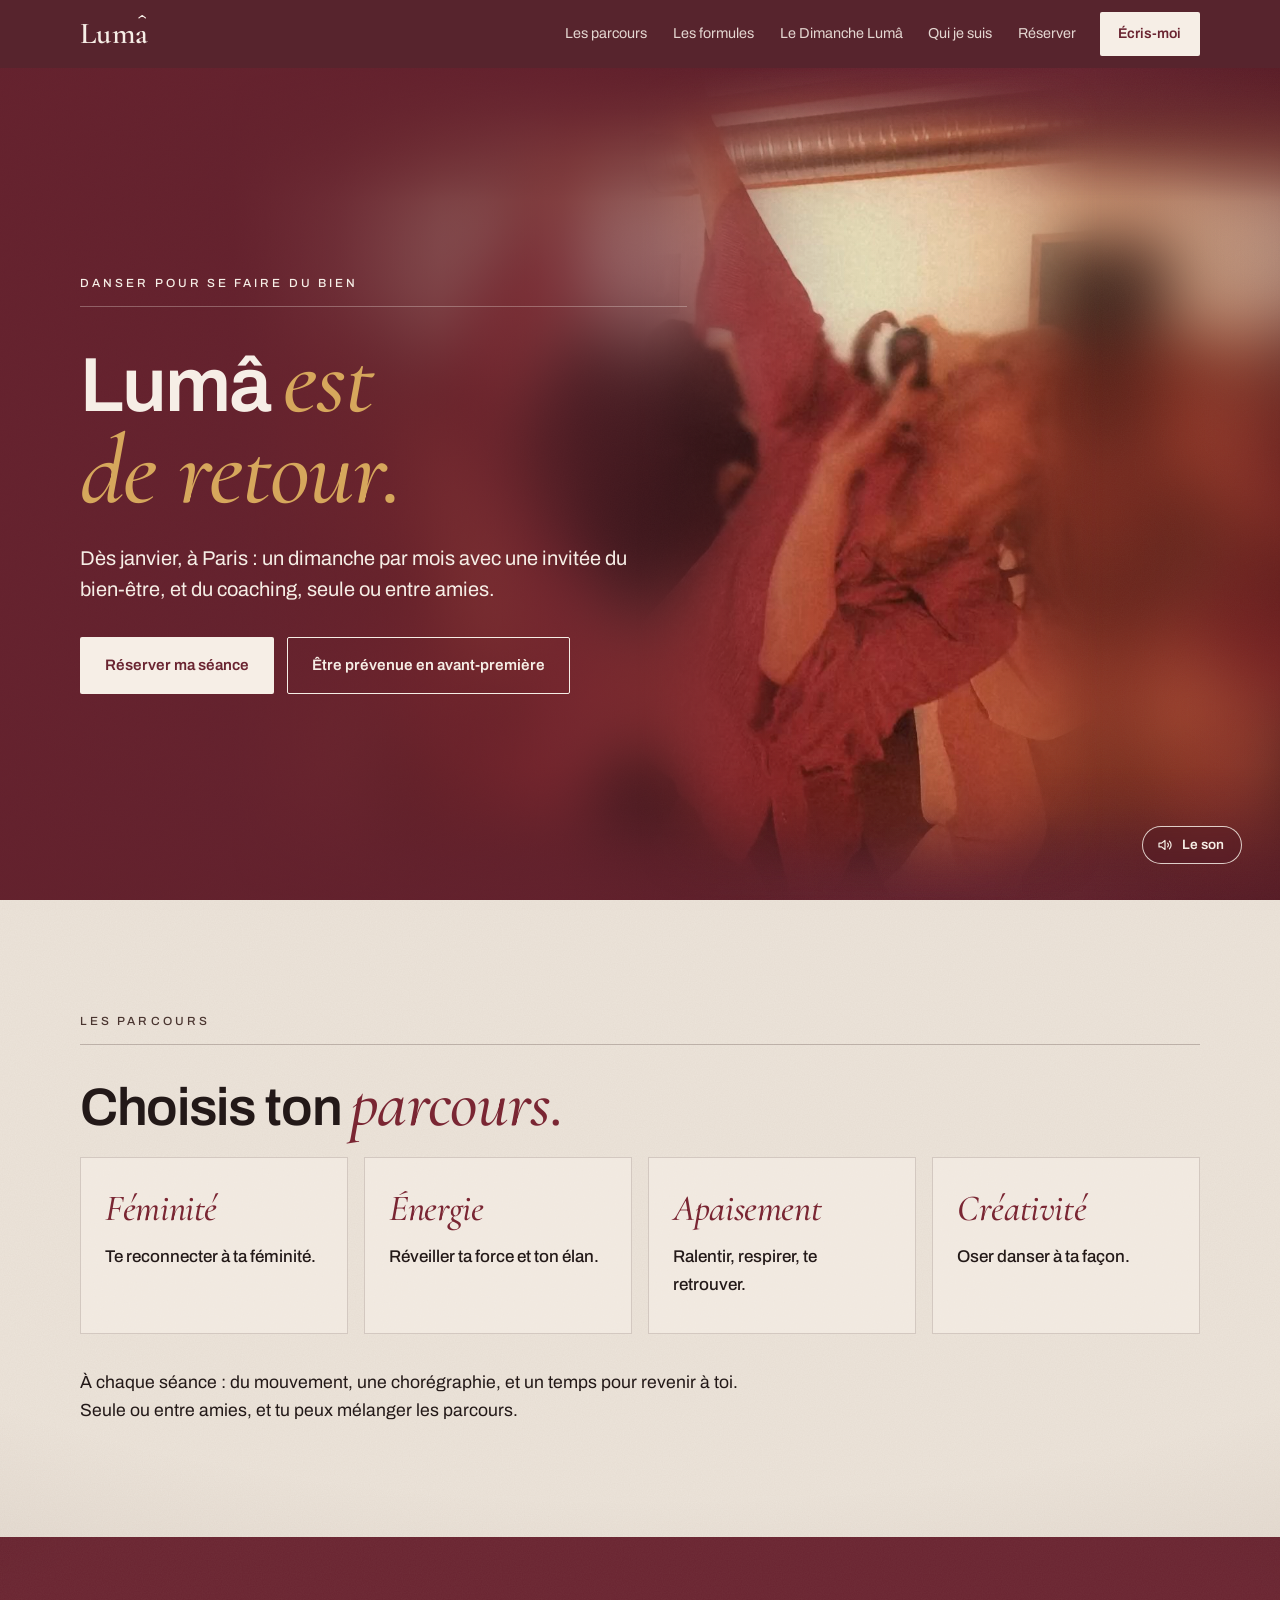
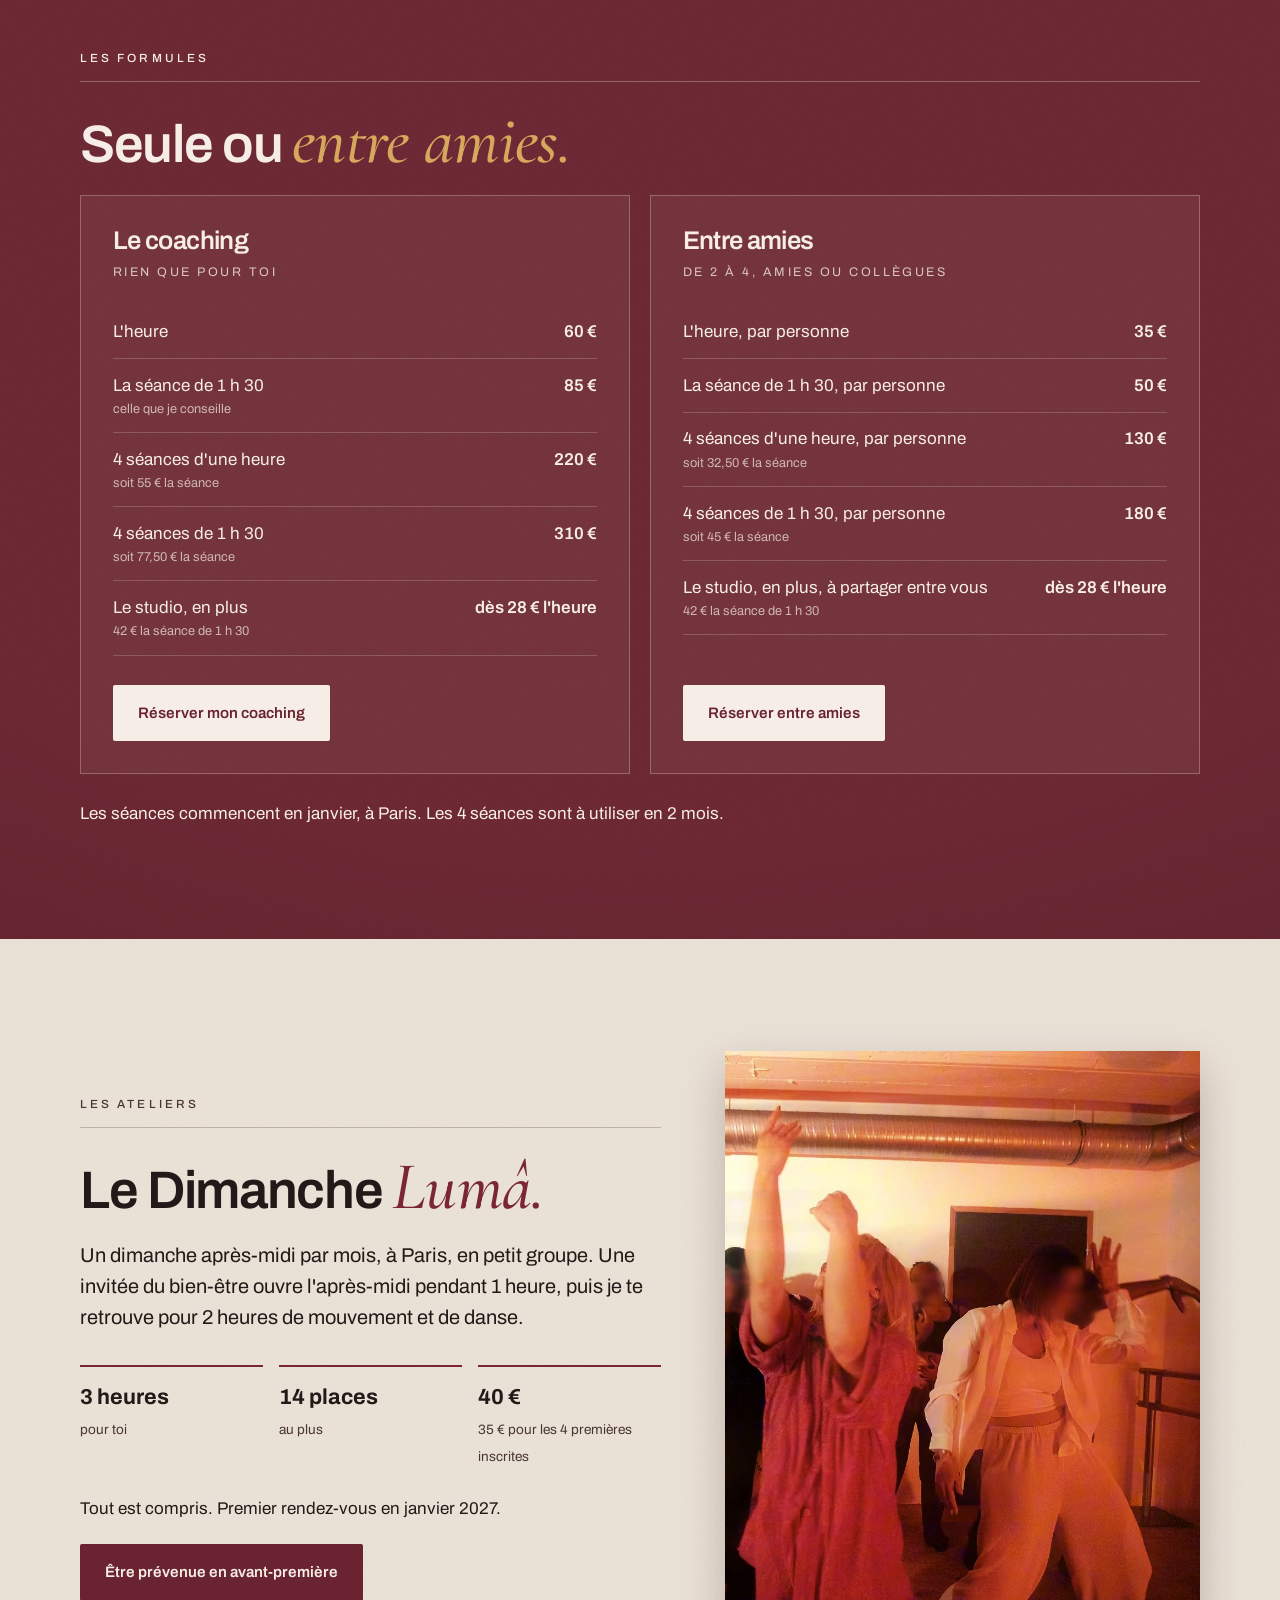
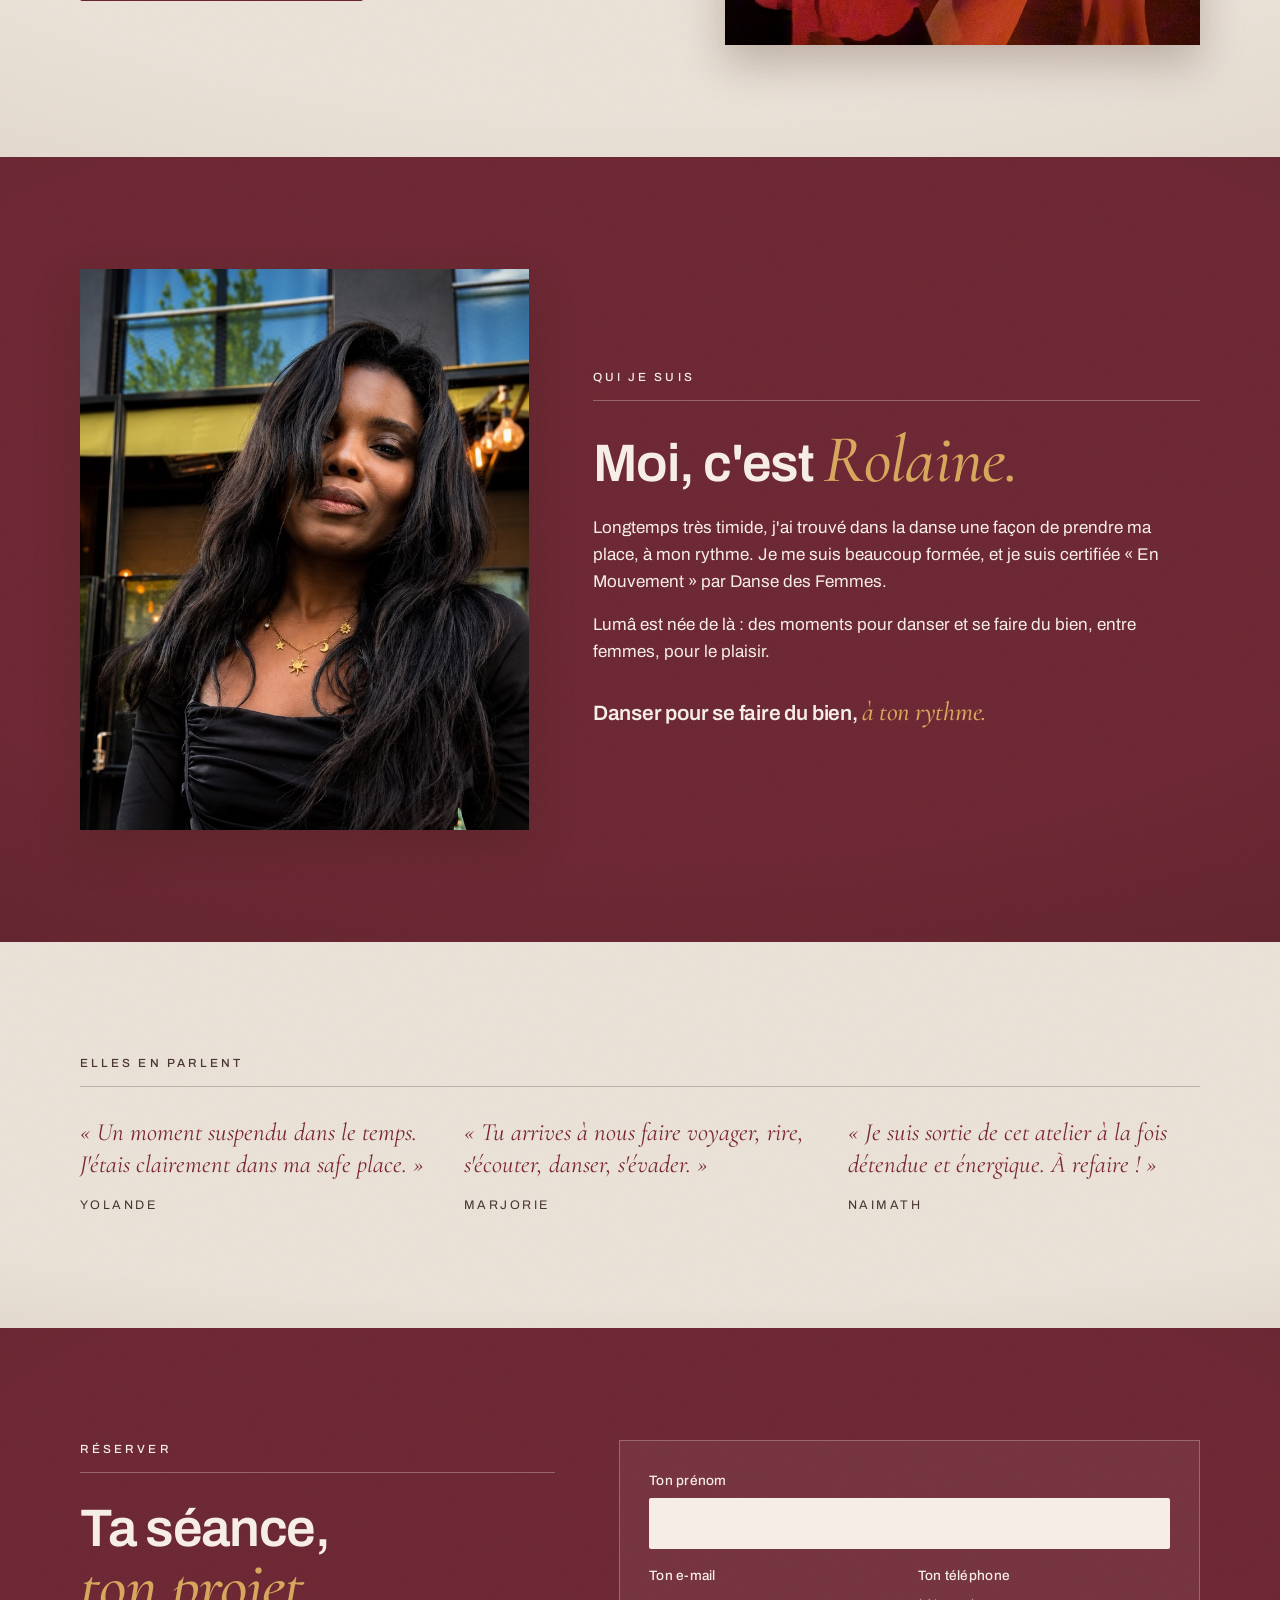
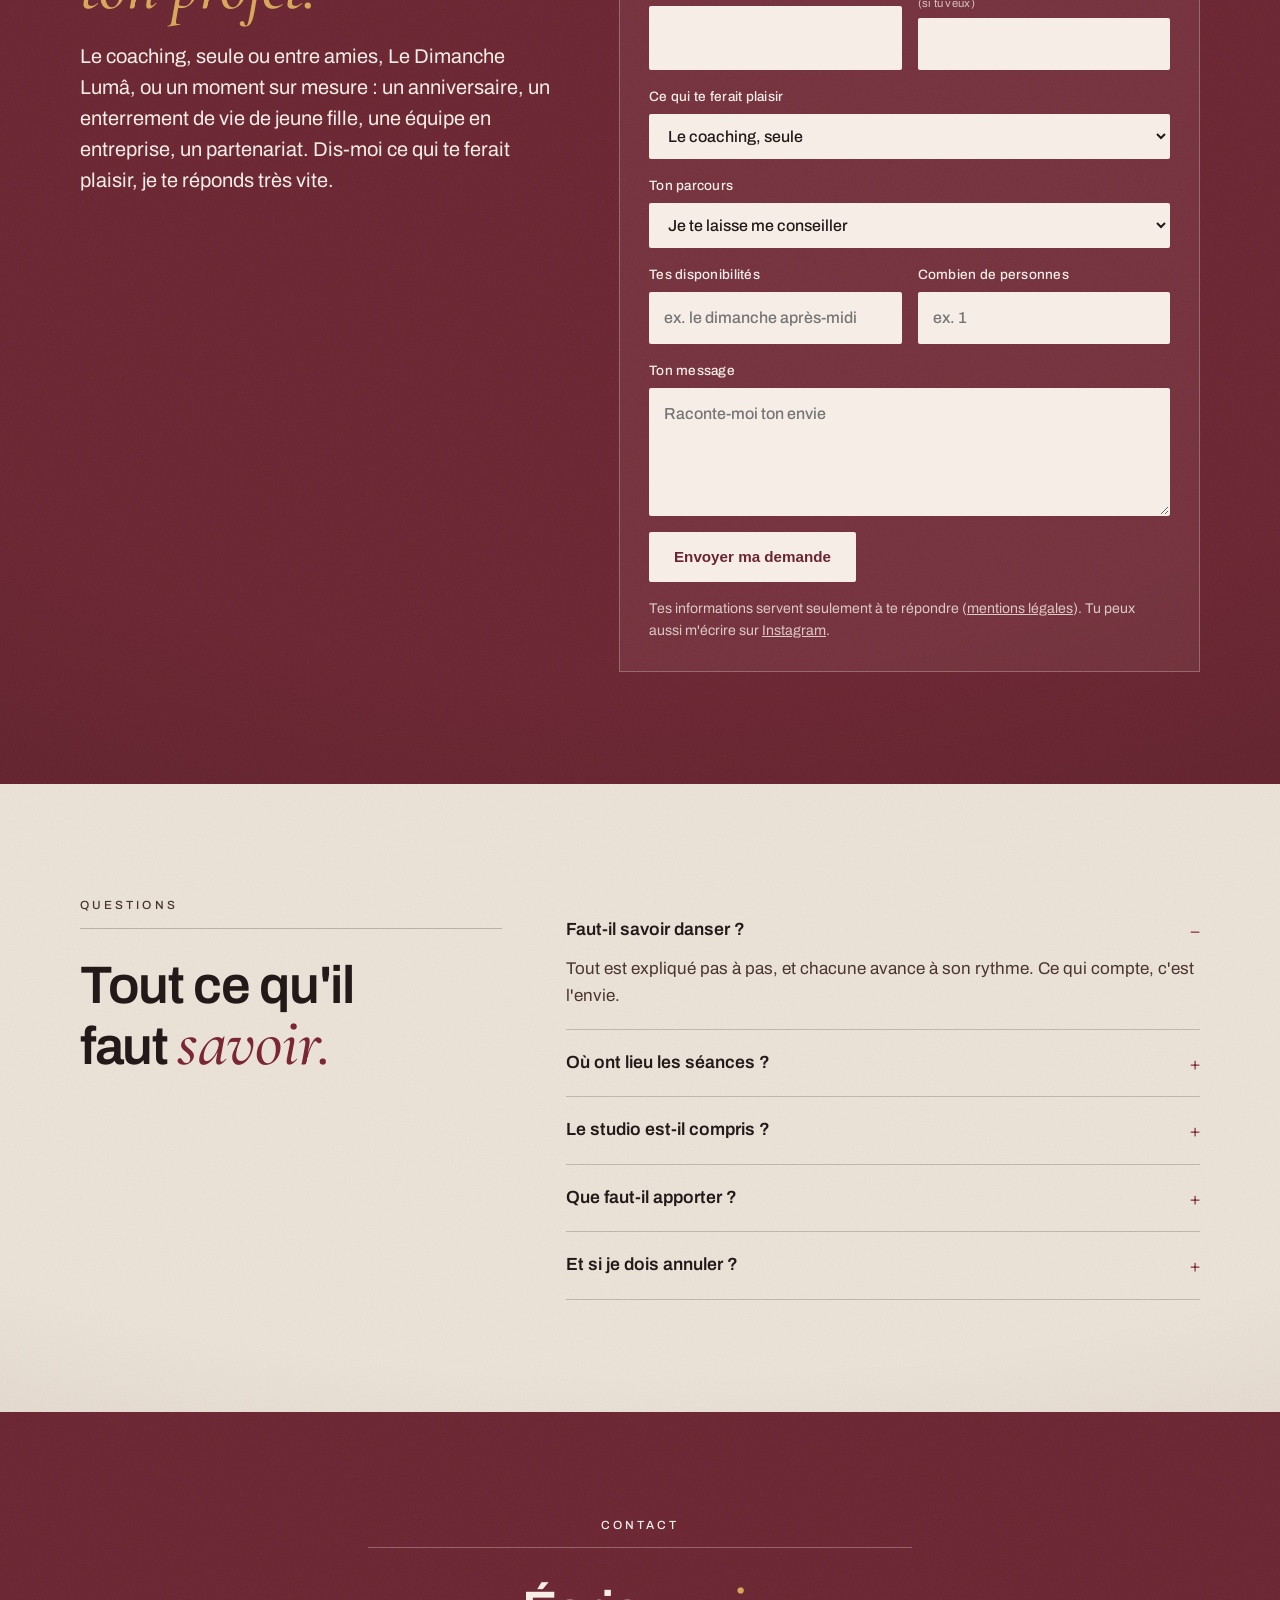
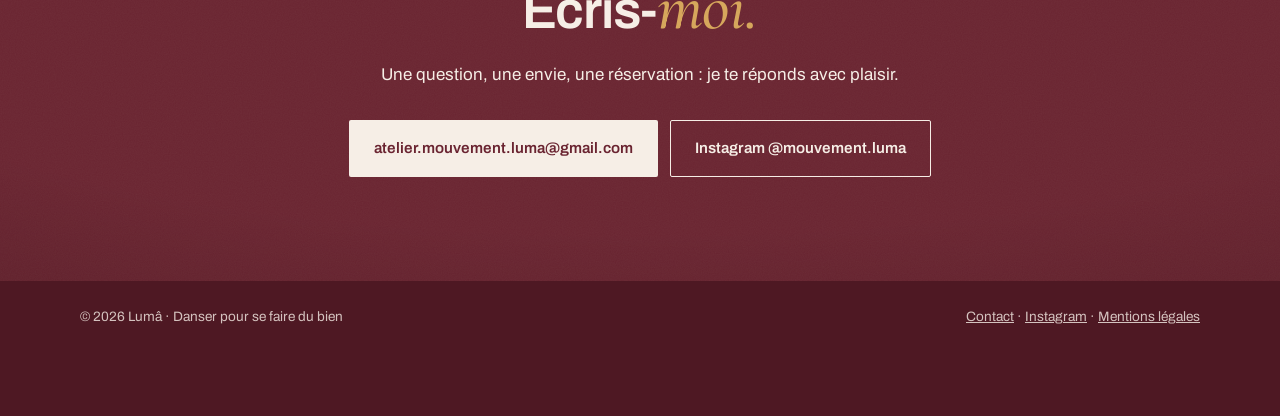
==== commit e44c1804: "Affiche le studio dans chaque formule Une ligne « Le studio, en plus » rejoint les prix de chaque ca" ====
--- a/public/index.html
+++ b/public/index.html
@@ -96,6 +96,7 @@
             <tr><td>La séance de 1 h 30 <small>celle que je conseille</small></td><td>85 €</td></tr>
             <tr><td>4 séances d'une heure <small>soit 55 € la séance</small></td><td>220 €</td></tr>
             <tr><td>4 séances de 1 h 30 <small>soit 77,50 € la séance</small></td><td>310 €</td></tr>
+            <tr><td>Le studio, en plus <small>42 € la séance de 1 h 30</small></td><td>dès 28 € l'heure</td></tr>
           </table>
           <a href="#demande" class="bouton bouton-clair" data-projet="Le coaching, seule">Réserver mon coaching</a>
         </article>
@@ -107,11 +108,12 @@
             <tr><td>La séance de 1 h 30, par personne</td><td>50 €</td></tr>
             <tr><td>4 séances d'une heure, par personne <small>soit 32,50 € la séance</small></td><td>130 €</td></tr>
             <tr><td>4 séances de 1 h 30, par personne <small>soit 45 € la séance</small></td><td>180 €</td></tr>
+            <tr><td>Le studio, en plus, à partager entre vous <small>42 € la séance de 1 h 30</small></td><td>dès 28 € l'heure</td></tr>
           </table>
           <a href="#demande" class="bouton bouton-clair" data-projet="Lumâ entre amies">Réserver entre amies</a>
         </article>
       </div>
-      <p class="formules-note revele">Le studio s'ajoute au prix de la séance : à partir de 28 € l'heure (42 € la séance de 1 h 30), à partager si vous êtes plusieurs. Les séances commencent en janvier, à Paris. Les 4 séances sont à utiliser en 2 mois.</p>
+      <p class="formules-note revele">Les séances commencent en janvier, à Paris. Les 4 séances sont à utiliser en 2 mois.</p>
     </div>
   </section>
 
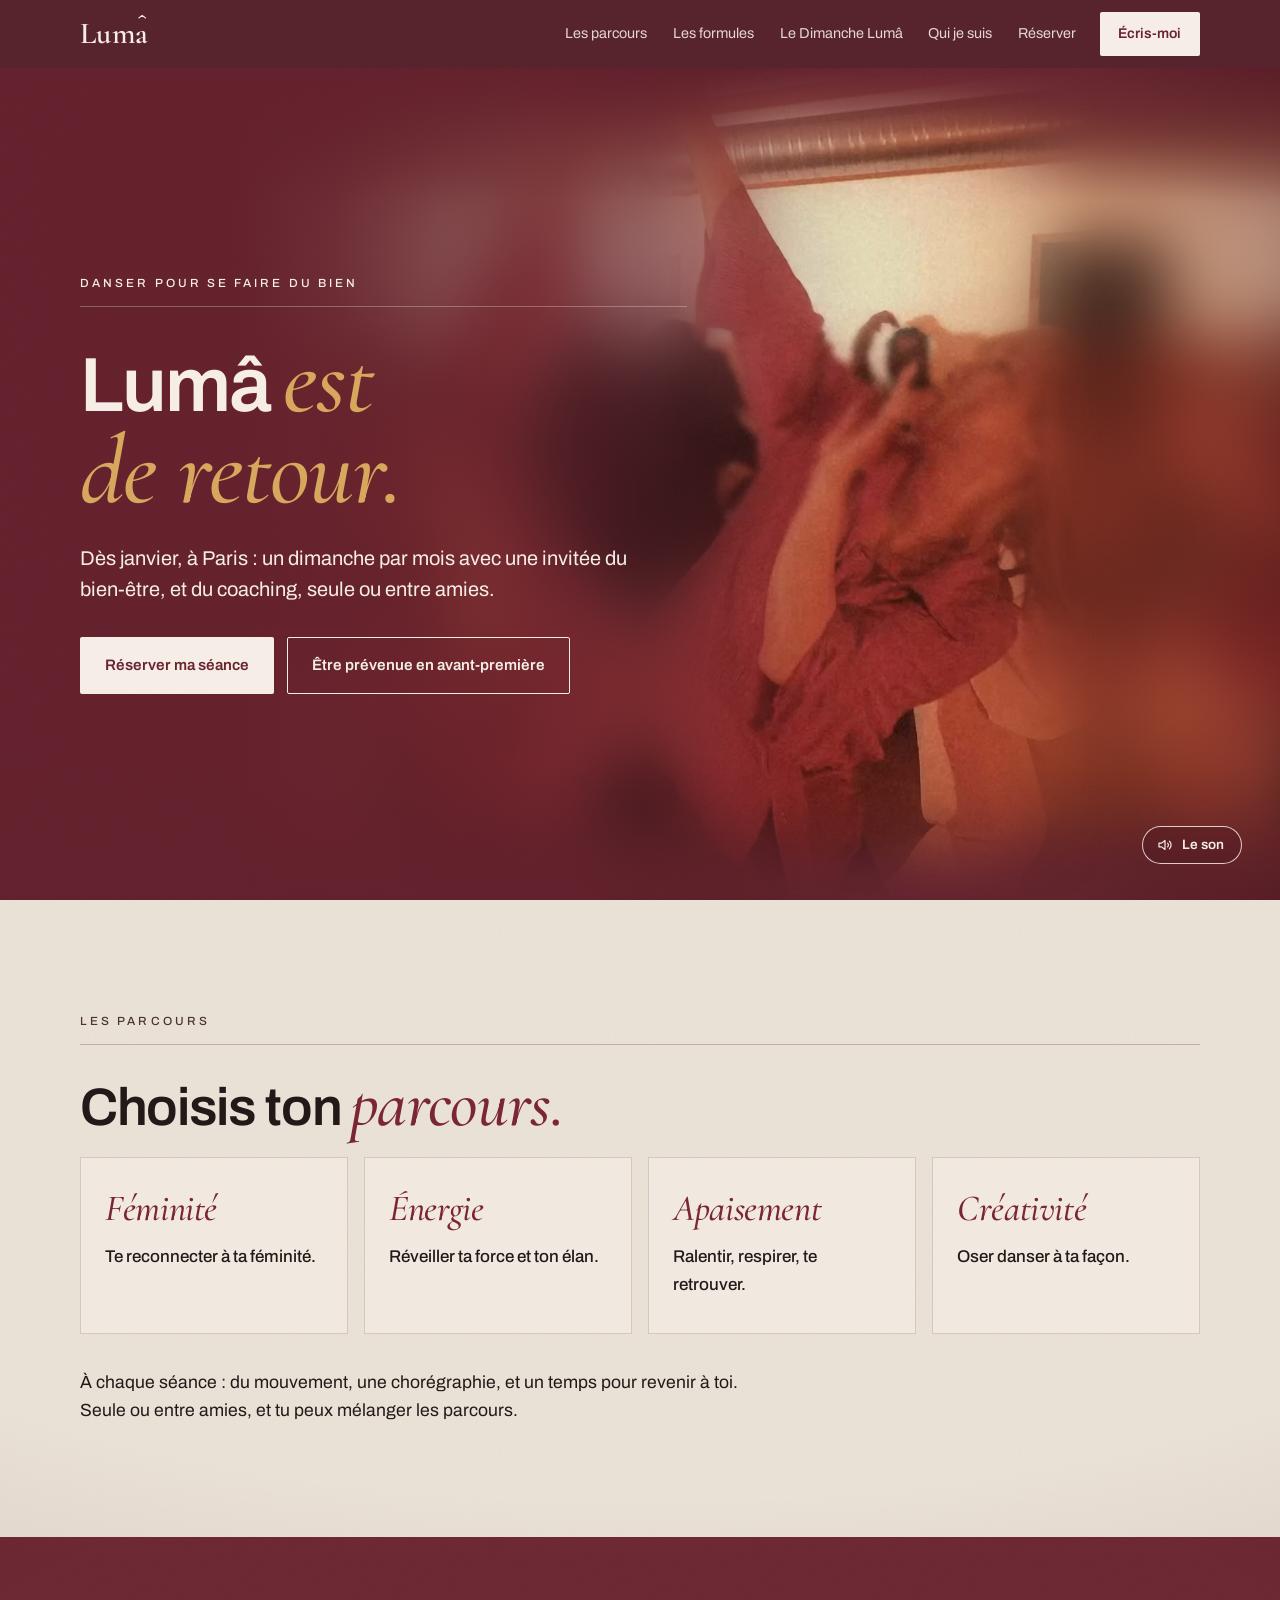
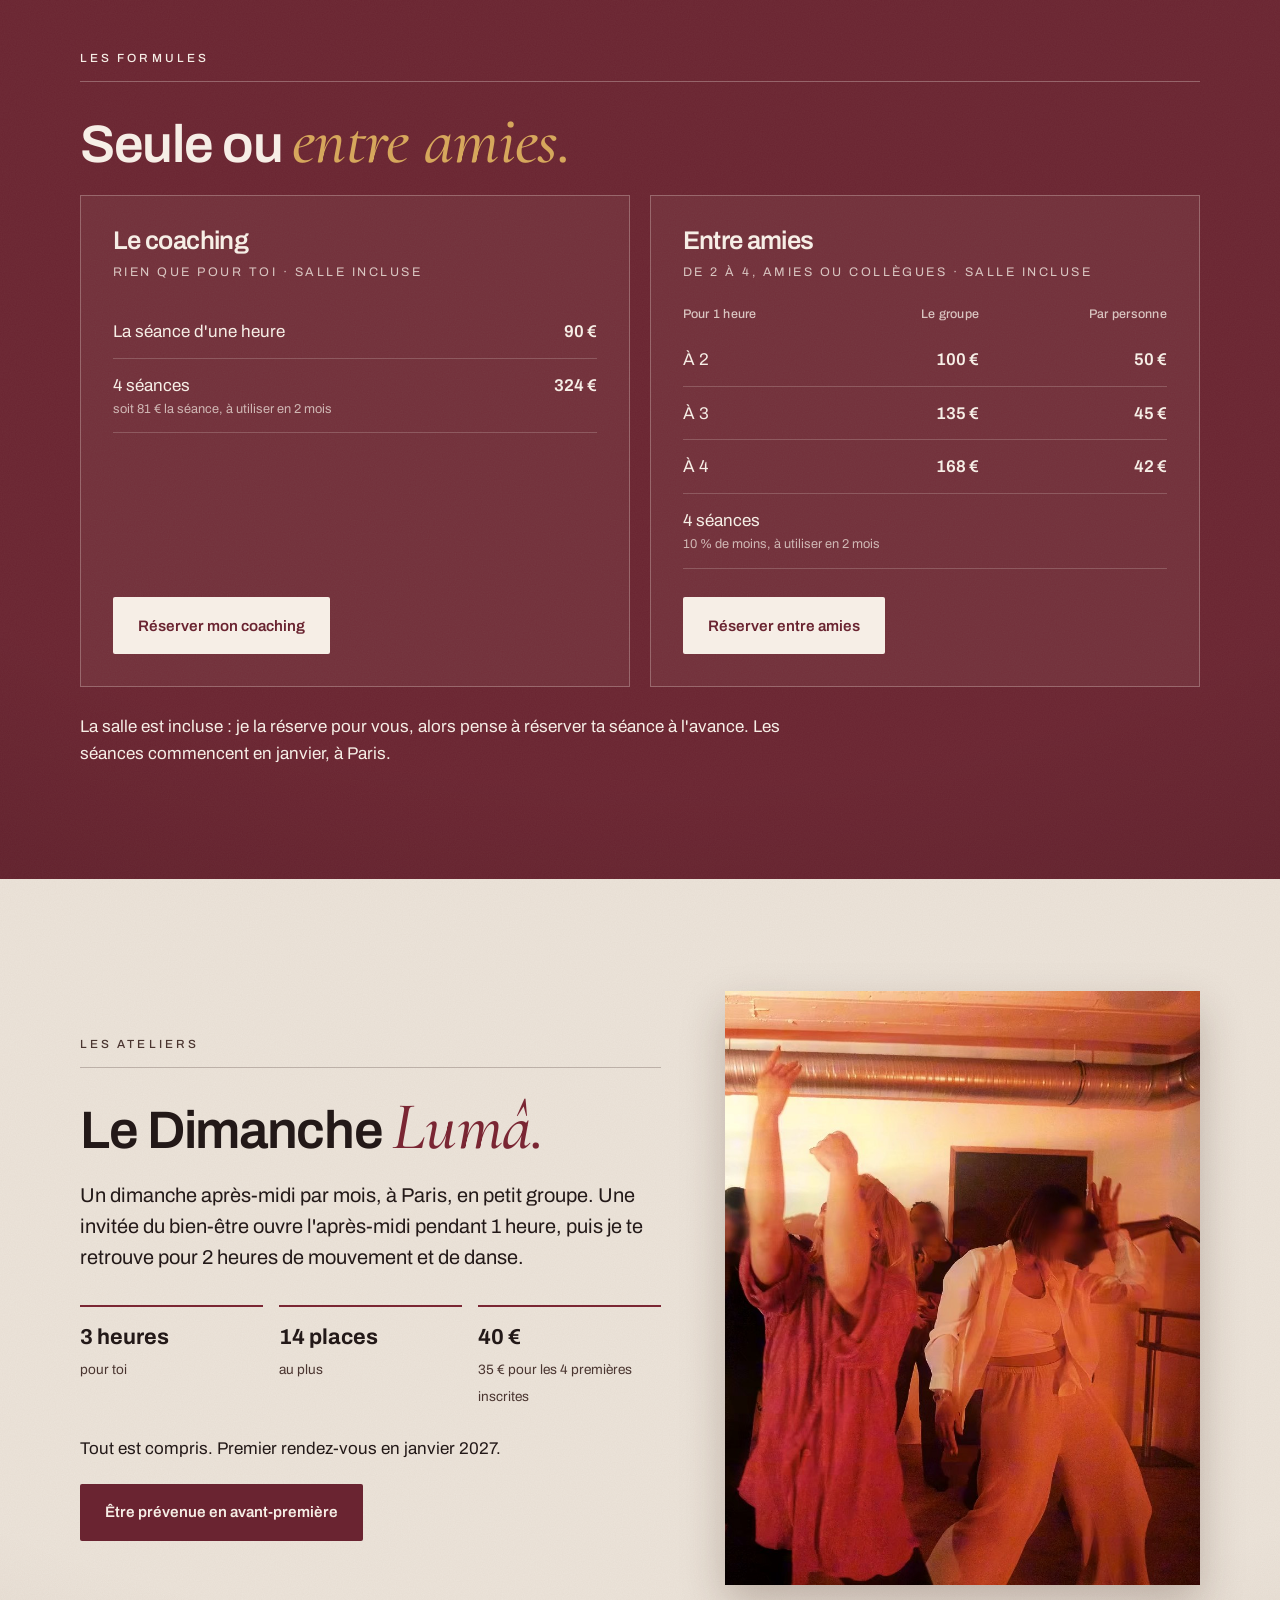
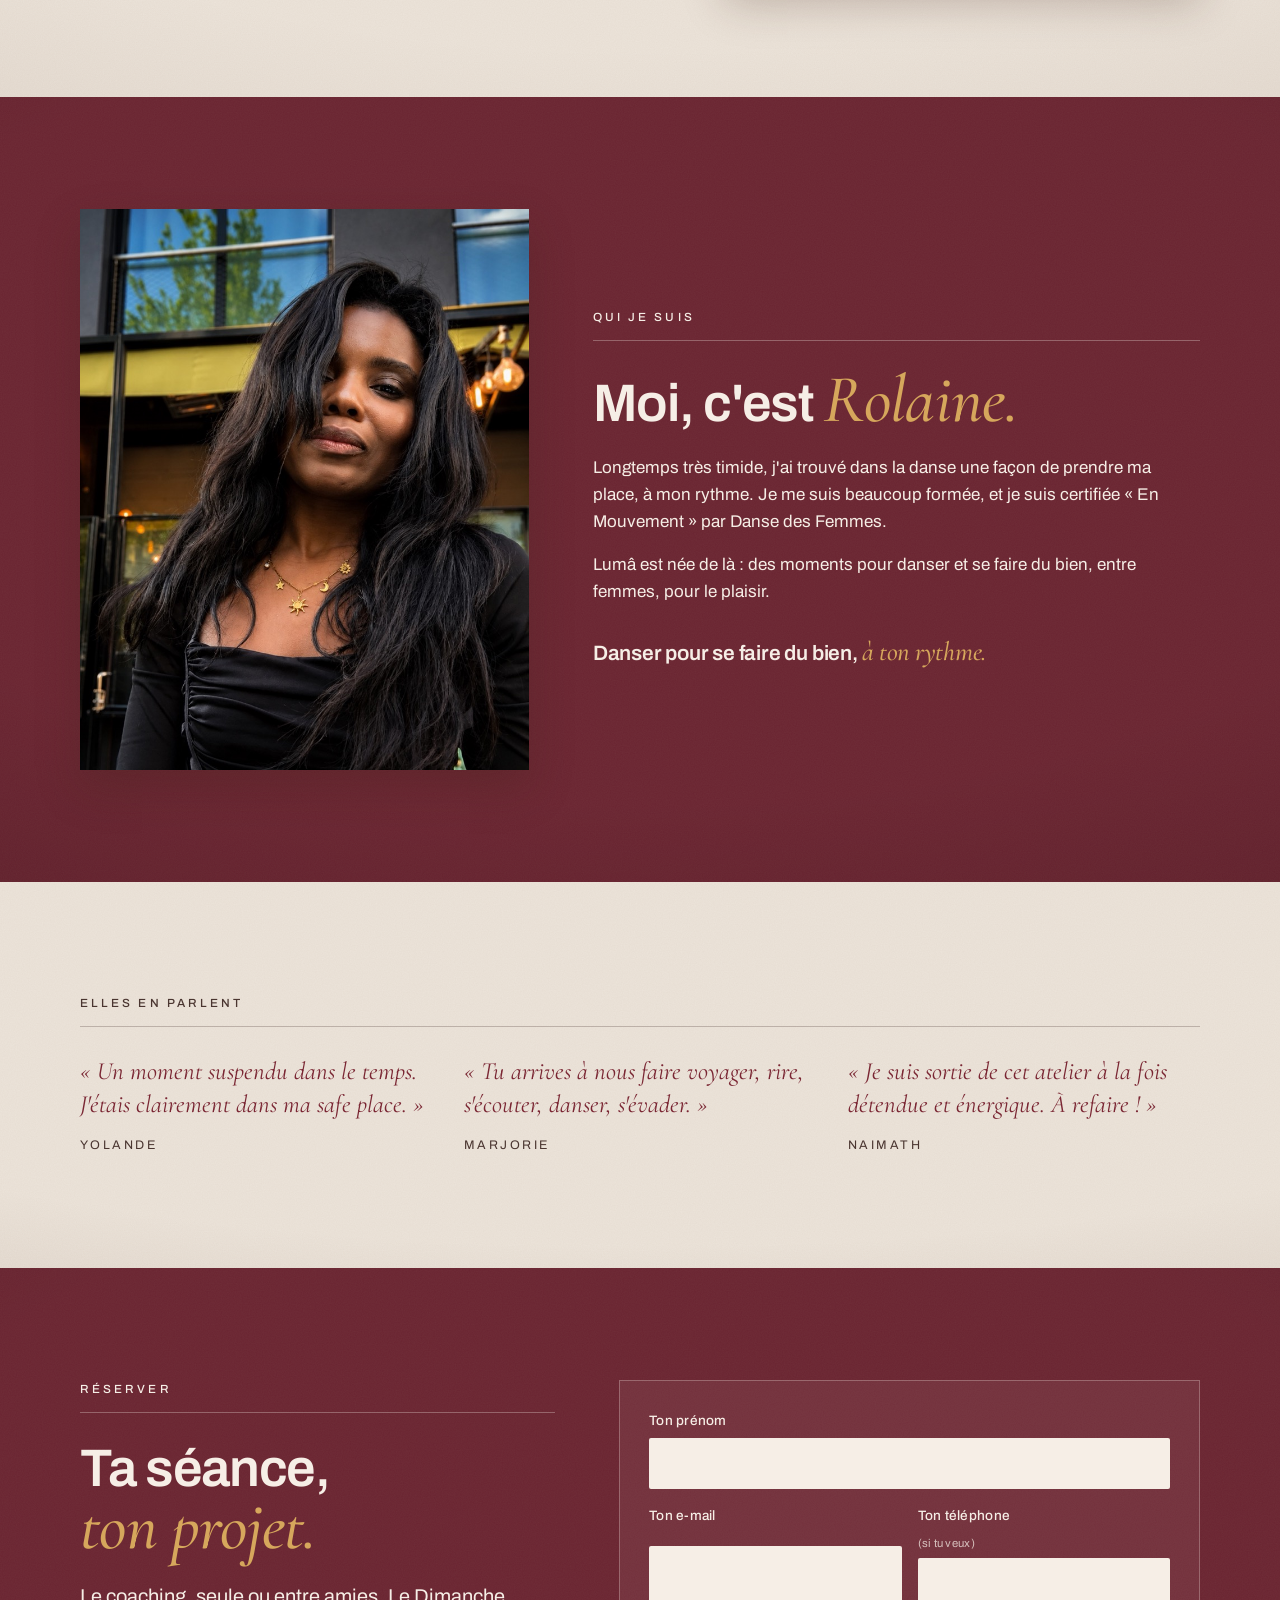
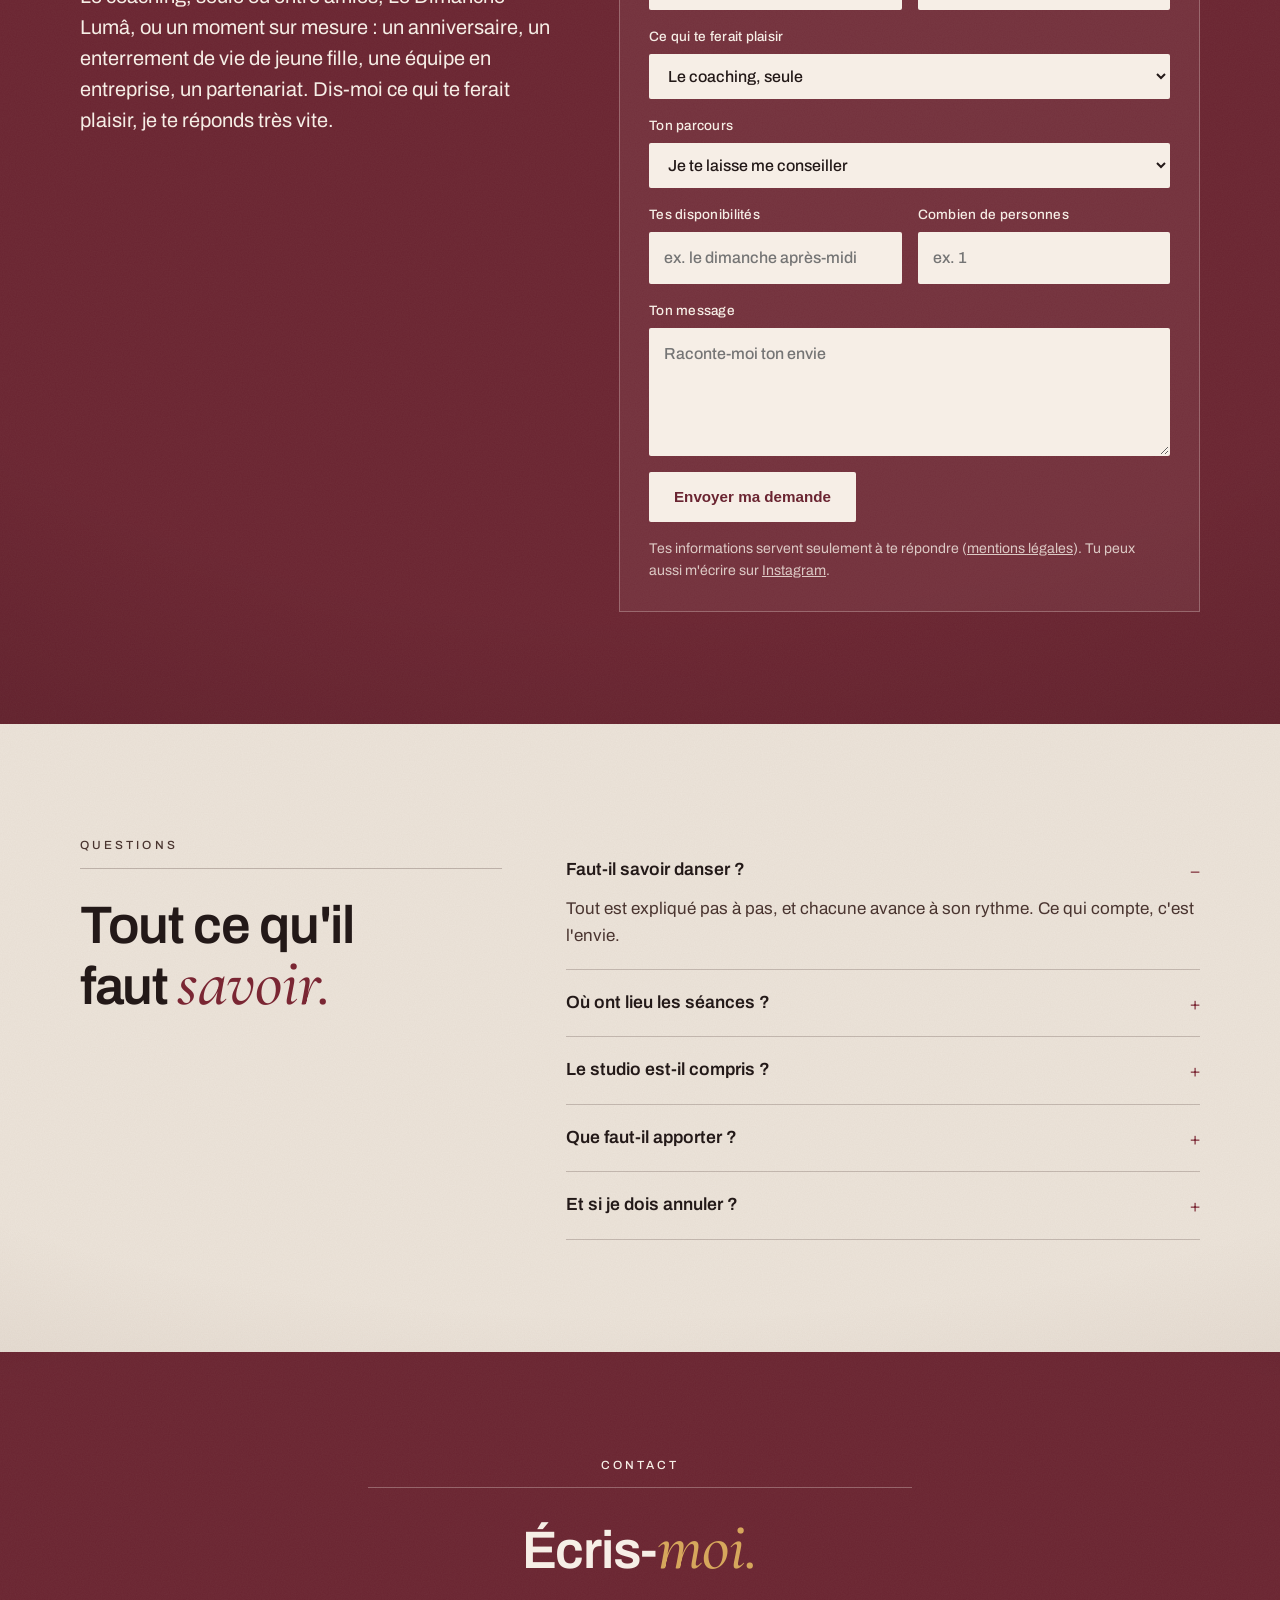
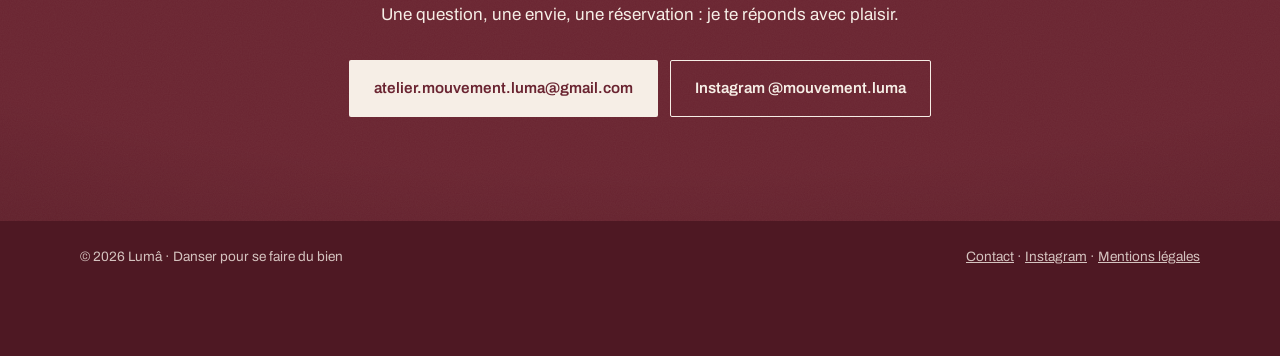
==== commit cf0481e6: "Affiche les formules à l'heure, salle incluse Le coaching seule : 90 € l'heure, 324 € les 4 séances." ====
--- a/public/index.html
+++ b/public/index.html
@@ -21,7 +21,7 @@
   <link rel="preconnect" href="https://fonts.googleapis.com">
   <link rel="preconnect" href="https://fonts.gstatic.com" crossorigin>
   <link href="https://fonts.googleapis.com/css2?family=Archivo:wght@400;500;600&family=Cormorant+Garamond:ital,wght@0,600;1,500&display=swap" rel="stylesheet">
-  <link rel="stylesheet" href="styles.css?v=8">
+  <link rel="stylesheet" href="styles.css?v=9">
   <script>document.documentElement.classList.add("js")</script>
 </head>
 <body>
@@ -90,30 +90,27 @@
       <div class="formules">
         <article class="formule revele">
           <h3>Le coaching</h3>
-          <p class="formule-pour">Rien que pour toi</p>
+          <p class="formule-pour">Rien que pour toi · salle incluse</p>
           <table>
-            <tr><td>L'heure</td><td>60 €</td></tr>
-            <tr><td>La séance de 1 h 30 <small>celle que je conseille</small></td><td>85 €</td></tr>
-            <tr><td>4 séances d'une heure <small>soit 55 € la séance</small></td><td>220 €</td></tr>
-            <tr><td>4 séances de 1 h 30 <small>soit 77,50 € la séance</small></td><td>310 €</td></tr>
-            <tr><td>Le studio, en plus <small>42 € la séance de 1 h 30</small></td><td>dès 28 € l'heure</td></tr>
+            <tr><td>La séance d'une heure</td><td>90 €</td></tr>
+            <tr><td>4 séances <small>soit 81 € la séance, à utiliser en 2 mois</small></td><td>324 €</td></tr>
           </table>
           <a href="#demande" class="bouton bouton-clair" data-projet="Le coaching, seule">Réserver mon coaching</a>
         </article>
         <article class="formule revele">
           <h3>Entre amies</h3>
-          <p class="formule-pour">De 2 à 4, amies ou collègues</p>
-          <table>
-            <tr><td>L'heure, par personne</td><td>35 €</td></tr>
-            <tr><td>La séance de 1 h 30, par personne</td><td>50 €</td></tr>
-            <tr><td>4 séances d'une heure, par personne <small>soit 32,50 € la séance</small></td><td>130 €</td></tr>
-            <tr><td>4 séances de 1 h 30, par personne <small>soit 45 € la séance</small></td><td>180 €</td></tr>
-            <tr><td>Le studio, en plus, à partager entre vous <small>42 € la séance de 1 h 30</small></td><td>dès 28 € l'heure</td></tr>
+          <p class="formule-pour">De 2 à 4, amies ou collègues · salle incluse</p>
+          <table class="formule-groupe">
+            <tr><th>Pour 1 heure</th><th>Le groupe</th><th>Par personne</th></tr>
+            <tr><td>À 2</td><td>100 €</td><td>50 €</td></tr>
+            <tr><td>À 3</td><td>135 €</td><td>45 €</td></tr>
+            <tr><td>À 4</td><td>168 €</td><td>42 €</td></tr>
+            <tr><td colspan="3">4 séances <small>10 % de moins, à utiliser en 2 mois</small></td></tr>
           </table>
           <a href="#demande" class="bouton bouton-clair" data-projet="Lumâ entre amies">Réserver entre amies</a>
         </article>
       </div>
-      <p class="formules-note revele">Les séances commencent en janvier, à Paris. Les 4 séances sont à utiliser en 2 mois.</p>
+      <p class="formules-note revele">La salle est incluse : je la réserve pour vous, alors pense à réserver ta séance à l'avance. Les séances commencent en janvier, à Paris.</p>
     </div>
   </section>
 
@@ -219,7 +216,7 @@
       <div class="faq">
         <details class="revele" open><summary>Faut-il savoir danser ?</summary><p>Tout est expliqué pas à pas, et chacune avance à son rythme. Ce qui compte, c'est l'envie.</p></details>
         <details class="revele"><summary>Où ont lieu les séances ?</summary><p>Dans un studio, à Paris. L'adresse t'est communiquée à la réservation.</p></details>
-        <details class="revele"><summary>Le studio est-il compris ?</summary><p>Pour le coaching, le studio s'ajoute au prix de la séance : à partir de 28 € l'heure, à partager si vous êtes plusieurs. Pour Le Dimanche Lumâ, tout est compris.</p></details>
+        <details class="revele"><summary>Le studio est-il compris ?</summary><p>Oui, la salle est incluse dans tous les prix, pour le coaching comme pour Le Dimanche Lumâ. Je la réserve pour vous : pense à réserver ta séance à l'avance.</p></details>
         <details class="revele"><summary>Que faut-il apporter ?</summary><p>Une tenue dans laquelle tu te sens bien, une bouteille d'eau, et l'envie de te faire du bien.</p></details>
         <details class="revele"><summary>Et si je dois annuler ?</summary><p>Le paiement se fait à la réservation. Tu peux annuler sans frais jusqu'à 48 h avant ta séance ; ensuite, elle reste due.</p></details>
       </div>
--- a/public/styles.css
+++ b/public/styles.css
@@ -156,6 +156,11 @@
 .formule td { padding: .8rem 0; border-bottom: 1px solid rgba(246, 238, 230, .2); vertical-align: baseline; }
 .formule td:last-child { text-align: right; font-weight: 600; white-space: nowrap; padding-left: 1rem; }
 .formule small { display: block; font-size: .8rem; opacity: .7; }
+/* Entre amies : le prix du groupe, puis par personne */
+.formule th { font-size: .78rem; font-weight: 500; letter-spacing: .02em; opacity: .78; text-align: right; padding: 0 0 .5rem 1rem; vertical-align: bottom; }
+.formule th:first-child { text-align: left; padding-left: 0; }
+.formule-groupe td + td { text-align: right; font-weight: 600; white-space: nowrap; padding-left: 1rem; }
+.formule-groupe td[colspan] { text-align: left; font-weight: 400; white-space: normal; padding-left: 0; }
 .formule .bouton { margin-top: auto; align-self: flex-start; }
 .formules-note { margin-top: 1.6rem; max-width: 46rem; }
 
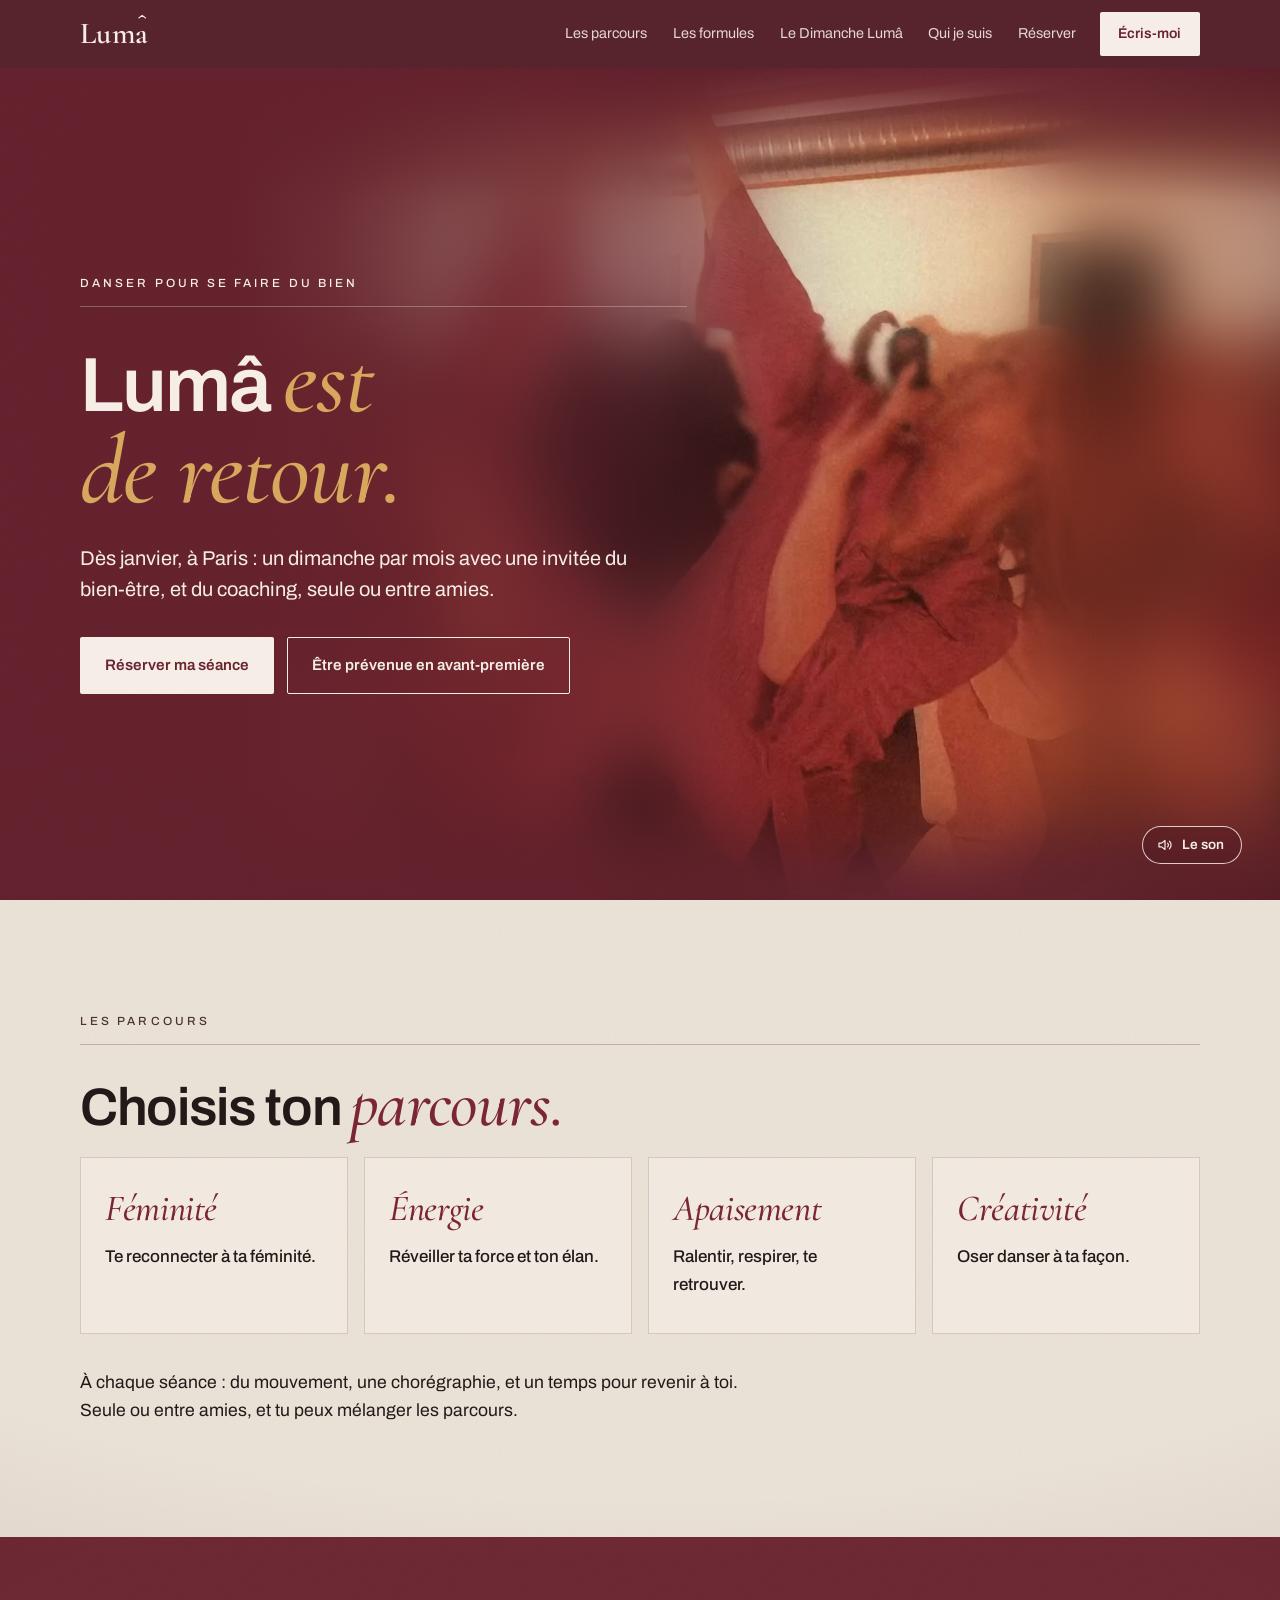
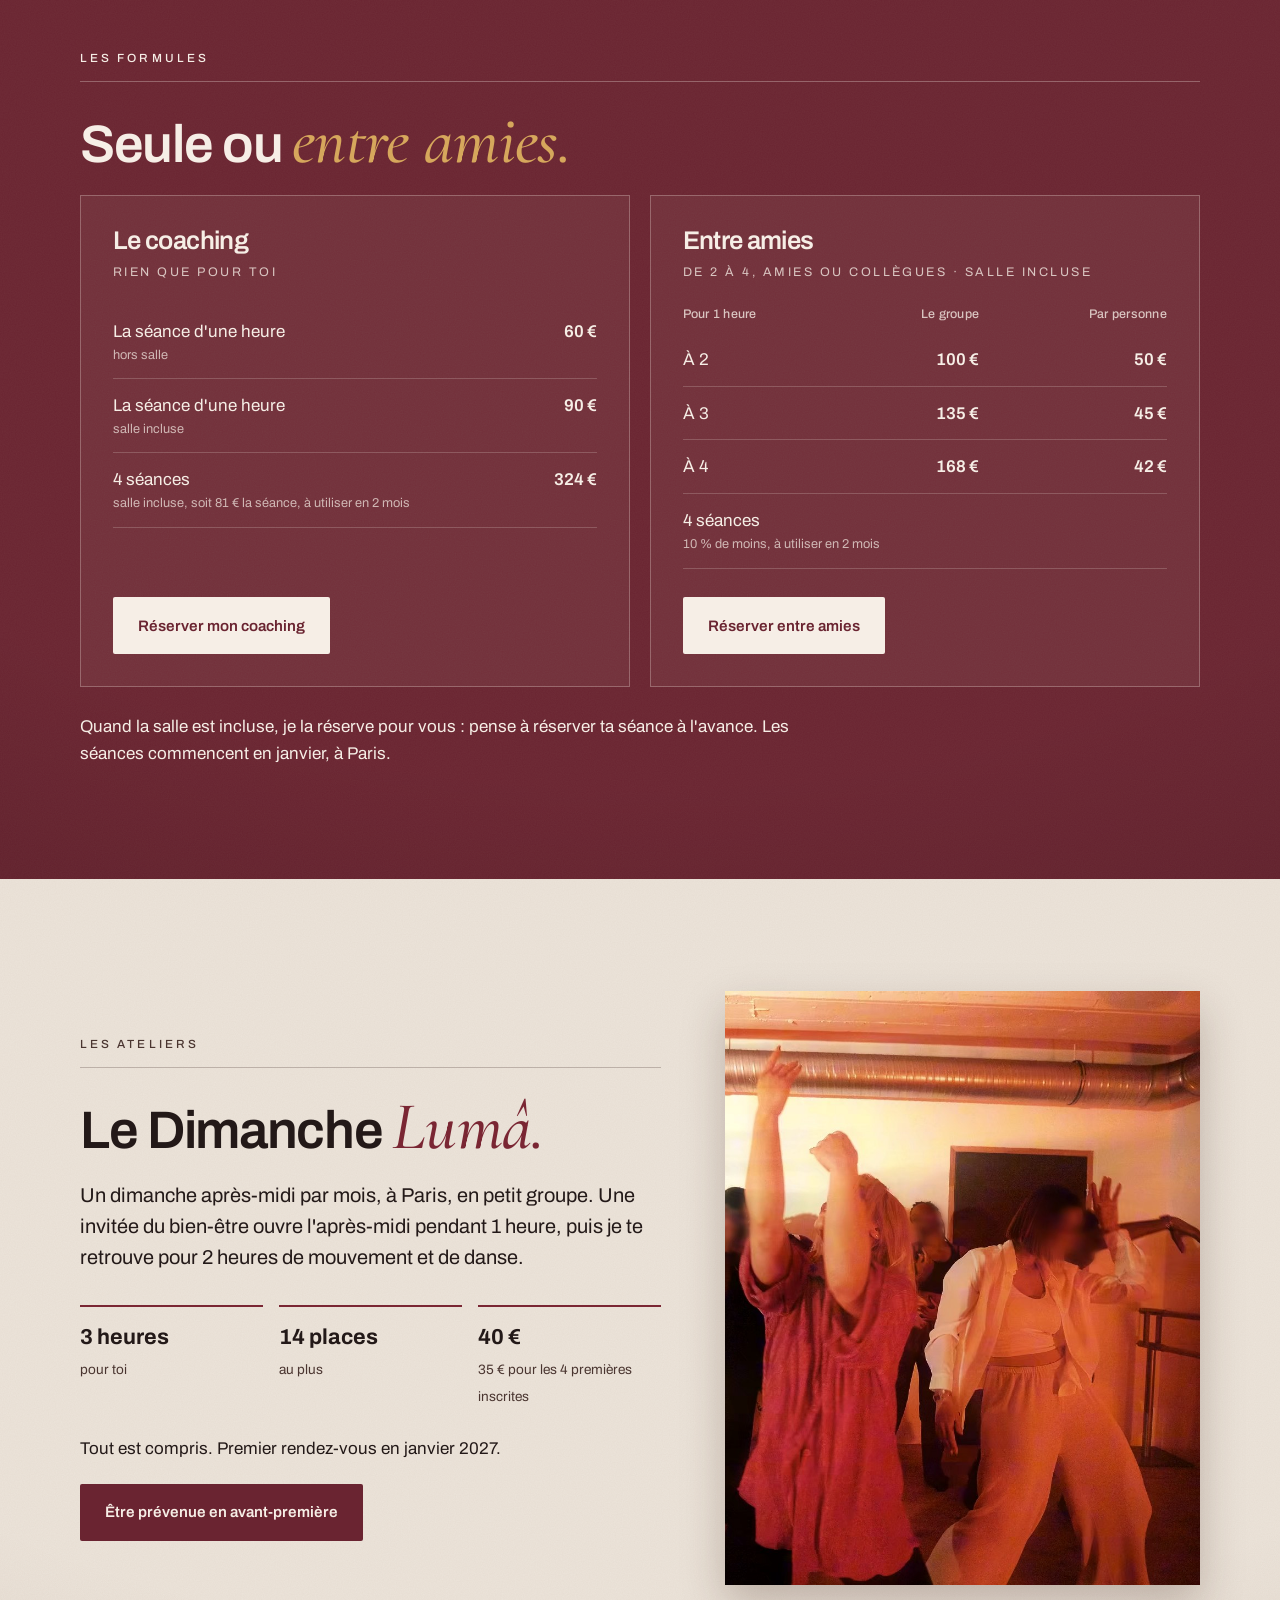
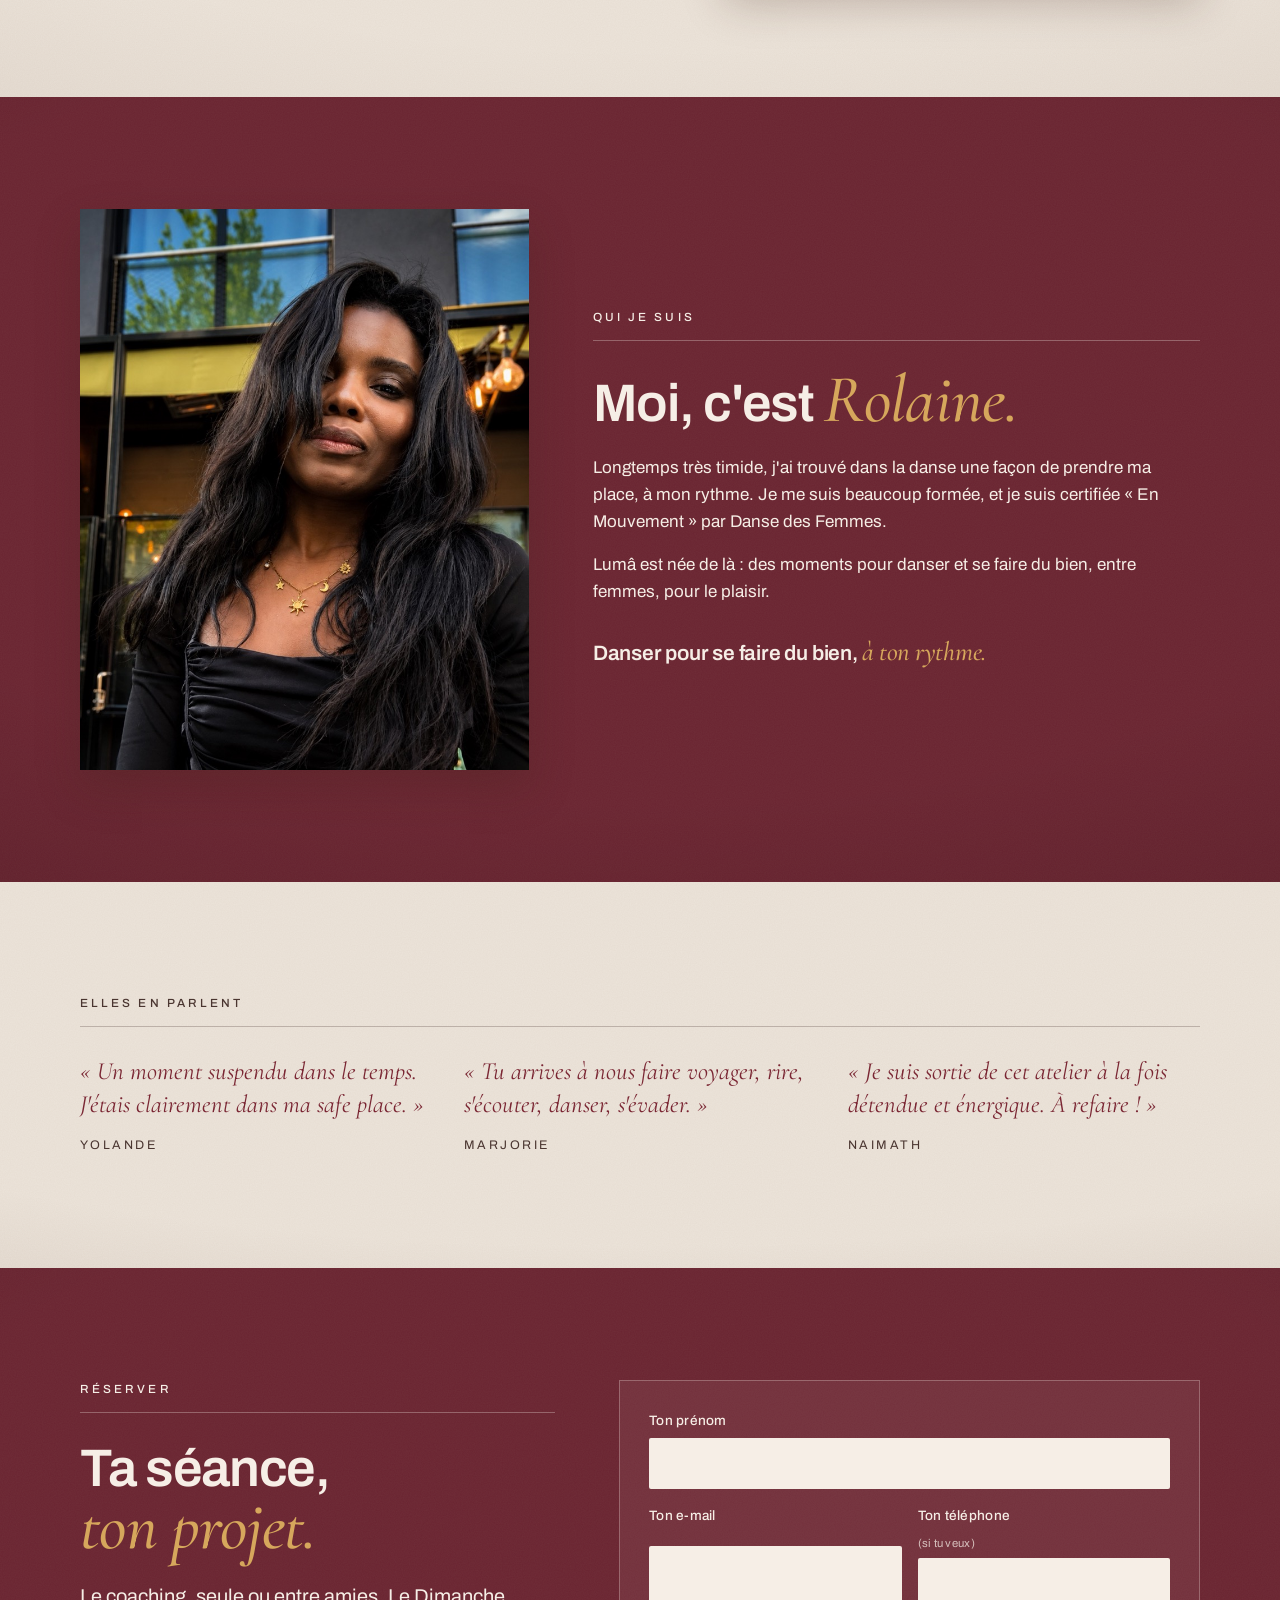
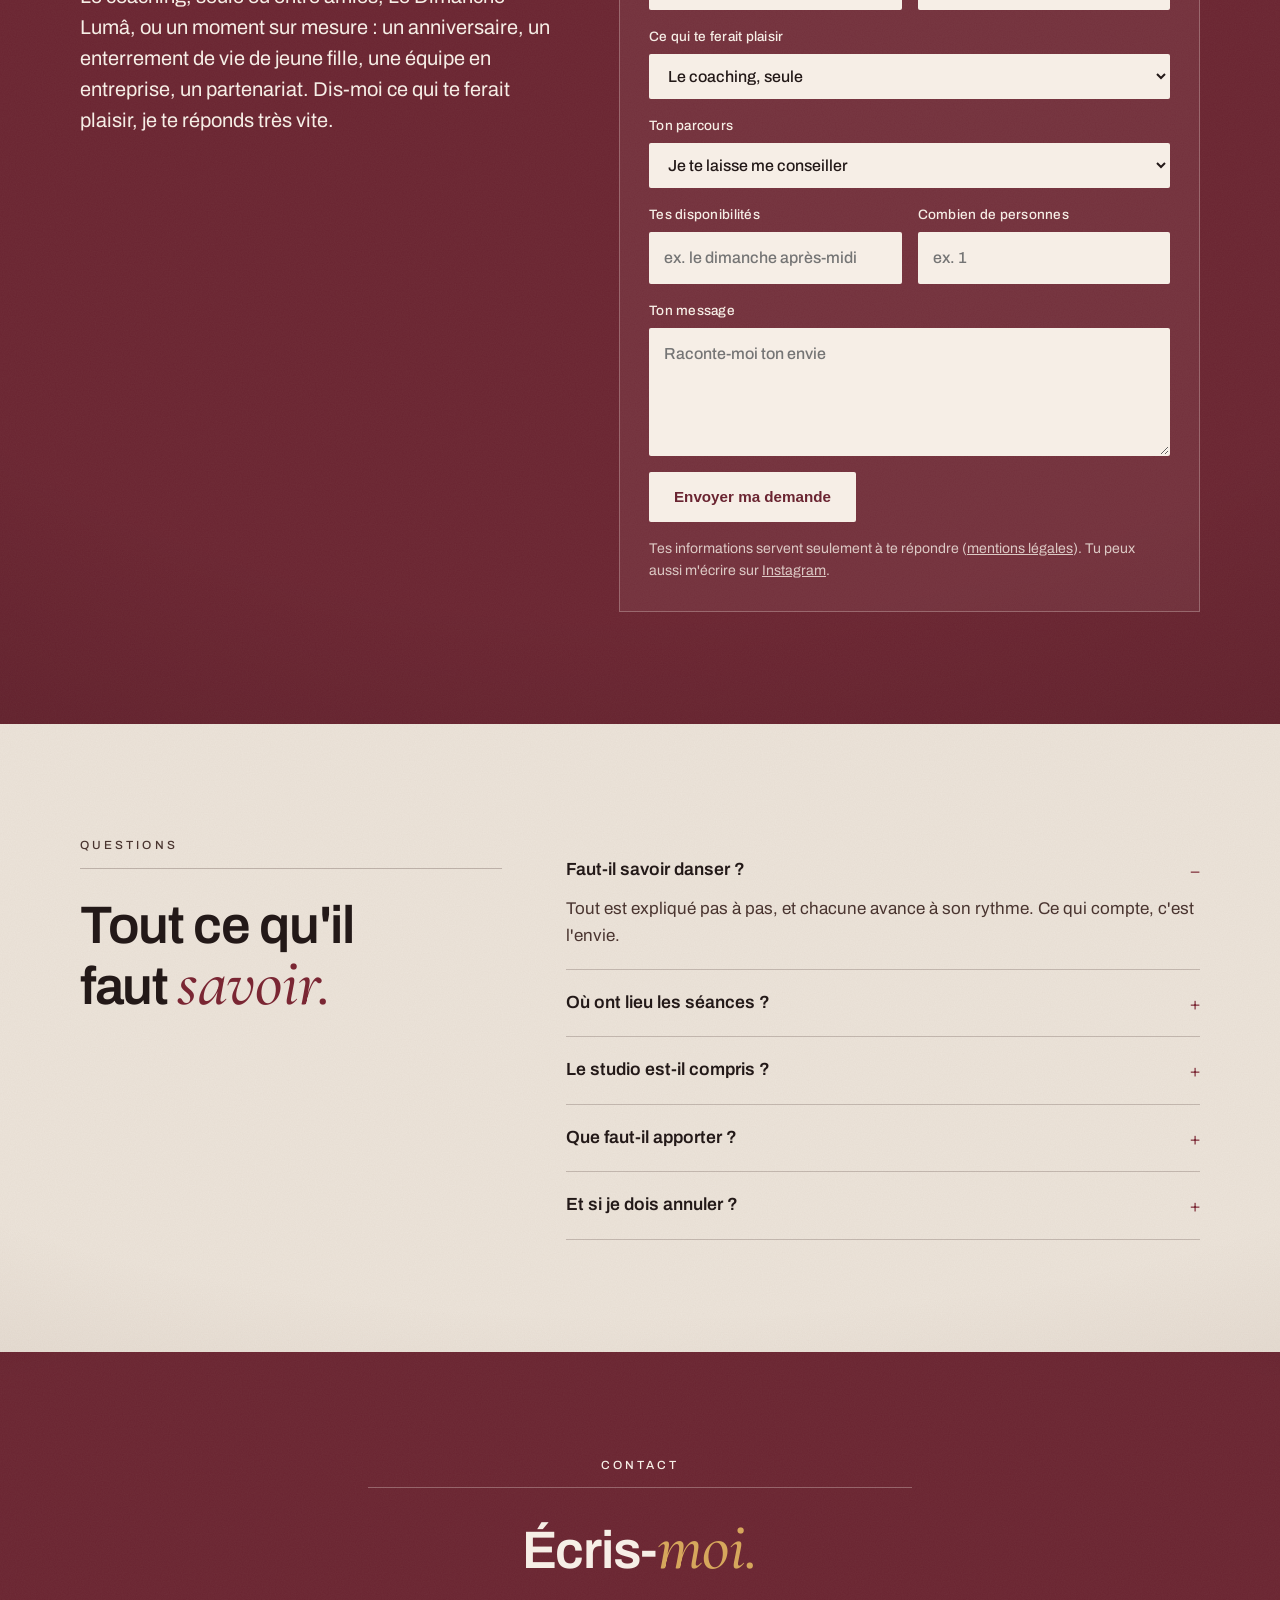
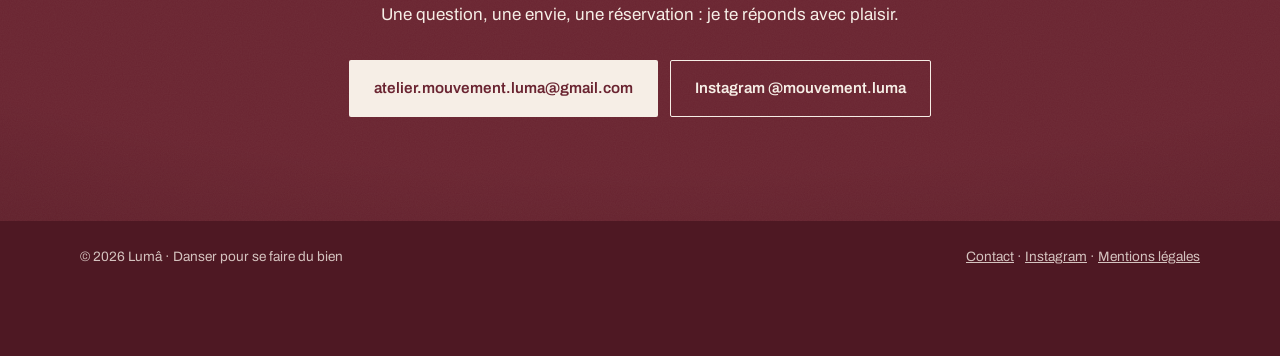
==== commit e95348ff: "Affiche la séance seule hors salle et salle incluse La séance d'une heure, rien que pour toi : 60 € " ====
--- a/public/index.html
+++ b/public/index.html
@@ -90,10 +90,11 @@
       <div class="formules">
         <article class="formule revele">
           <h3>Le coaching</h3>
-          <p class="formule-pour">Rien que pour toi · salle incluse</p>
+          <p class="formule-pour">Rien que pour toi</p>
           <table>
-            <tr><td>La séance d'une heure</td><td>90 €</td></tr>
-            <tr><td>4 séances <small>soit 81 € la séance, à utiliser en 2 mois</small></td><td>324 €</td></tr>
+            <tr><td>La séance d'une heure <small>hors salle</small></td><td>60 €</td></tr>
+            <tr><td>La séance d'une heure <small>salle incluse</small></td><td>90 €</td></tr>
+            <tr><td>4 séances <small>salle incluse, soit 81 € la séance, à utiliser en 2 mois</small></td><td>324 €</td></tr>
           </table>
           <a href="#demande" class="bouton bouton-clair" data-projet="Le coaching, seule">Réserver mon coaching</a>
         </article>
@@ -110,7 +111,7 @@
           <a href="#demande" class="bouton bouton-clair" data-projet="Lumâ entre amies">Réserver entre amies</a>
         </article>
       </div>
-      <p class="formules-note revele">La salle est incluse : je la réserve pour vous, alors pense à réserver ta séance à l'avance. Les séances commencent en janvier, à Paris.</p>
+      <p class="formules-note revele">Quand la salle est incluse, je la réserve pour vous : pense à réserver ta séance à l'avance. Les séances commencent en janvier, à Paris.</p>
     </div>
   </section>
 
@@ -216,7 +217,7 @@
       <div class="faq">
         <details class="revele" open><summary>Faut-il savoir danser ?</summary><p>Tout est expliqué pas à pas, et chacune avance à son rythme. Ce qui compte, c'est l'envie.</p></details>
         <details class="revele"><summary>Où ont lieu les séances ?</summary><p>Dans un studio, à Paris. L'adresse t'est communiquée à la réservation.</p></details>
-        <details class="revele"><summary>Le studio est-il compris ?</summary><p>Oui, la salle est incluse dans tous les prix, pour le coaching comme pour Le Dimanche Lumâ. Je la réserve pour vous : pense à réserver ta séance à l'avance.</p></details>
+        <details class="revele"><summary>Le studio est-il compris ?</summary><p>Oui, dans tous les prix marqués « salle incluse », et pour Le Dimanche Lumâ. Je la réserve pour vous : pense à réserver ta séance à l'avance.</p></details>
         <details class="revele"><summary>Que faut-il apporter ?</summary><p>Une tenue dans laquelle tu te sens bien, une bouteille d'eau, et l'envie de te faire du bien.</p></details>
         <details class="revele"><summary>Et si je dois annuler ?</summary><p>Le paiement se fait à la réservation. Tu peux annuler sans frais jusqu'à 48 h avant ta séance ; ensuite, elle reste due.</p></details>
       </div>
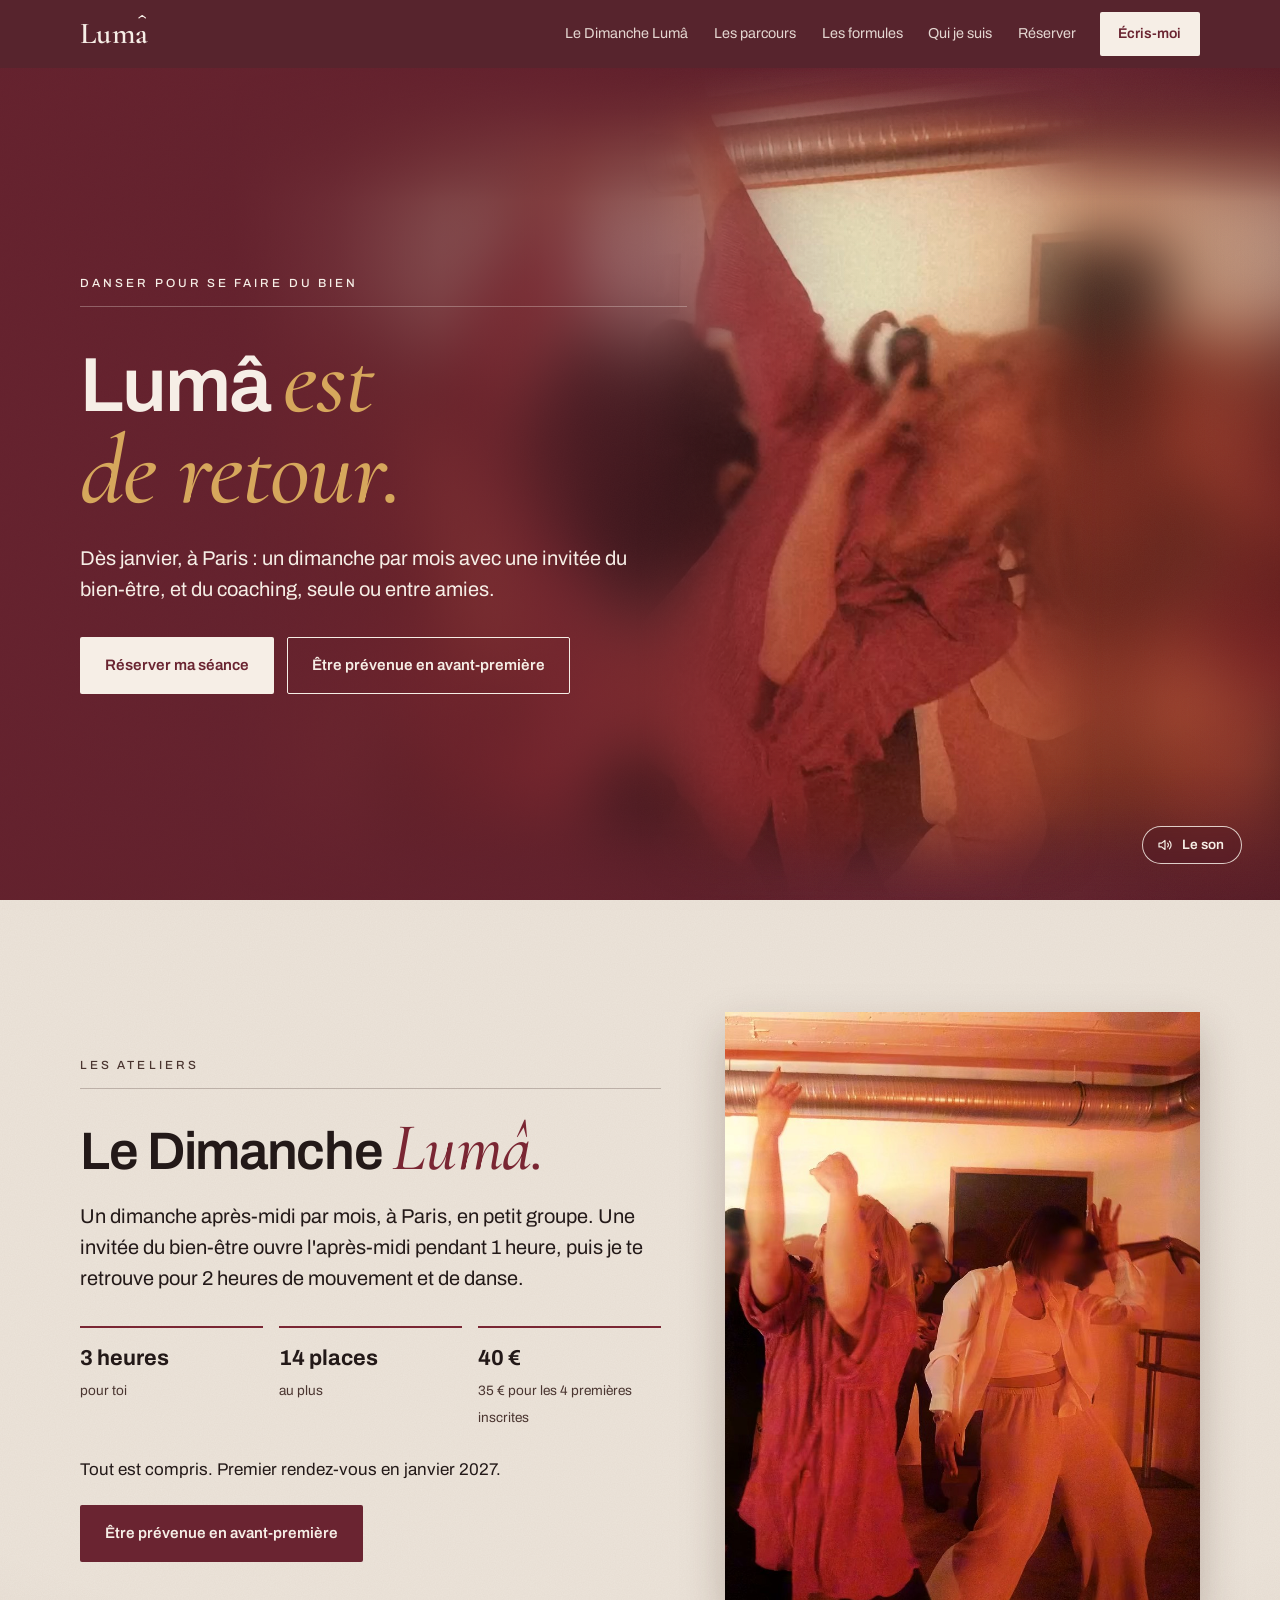
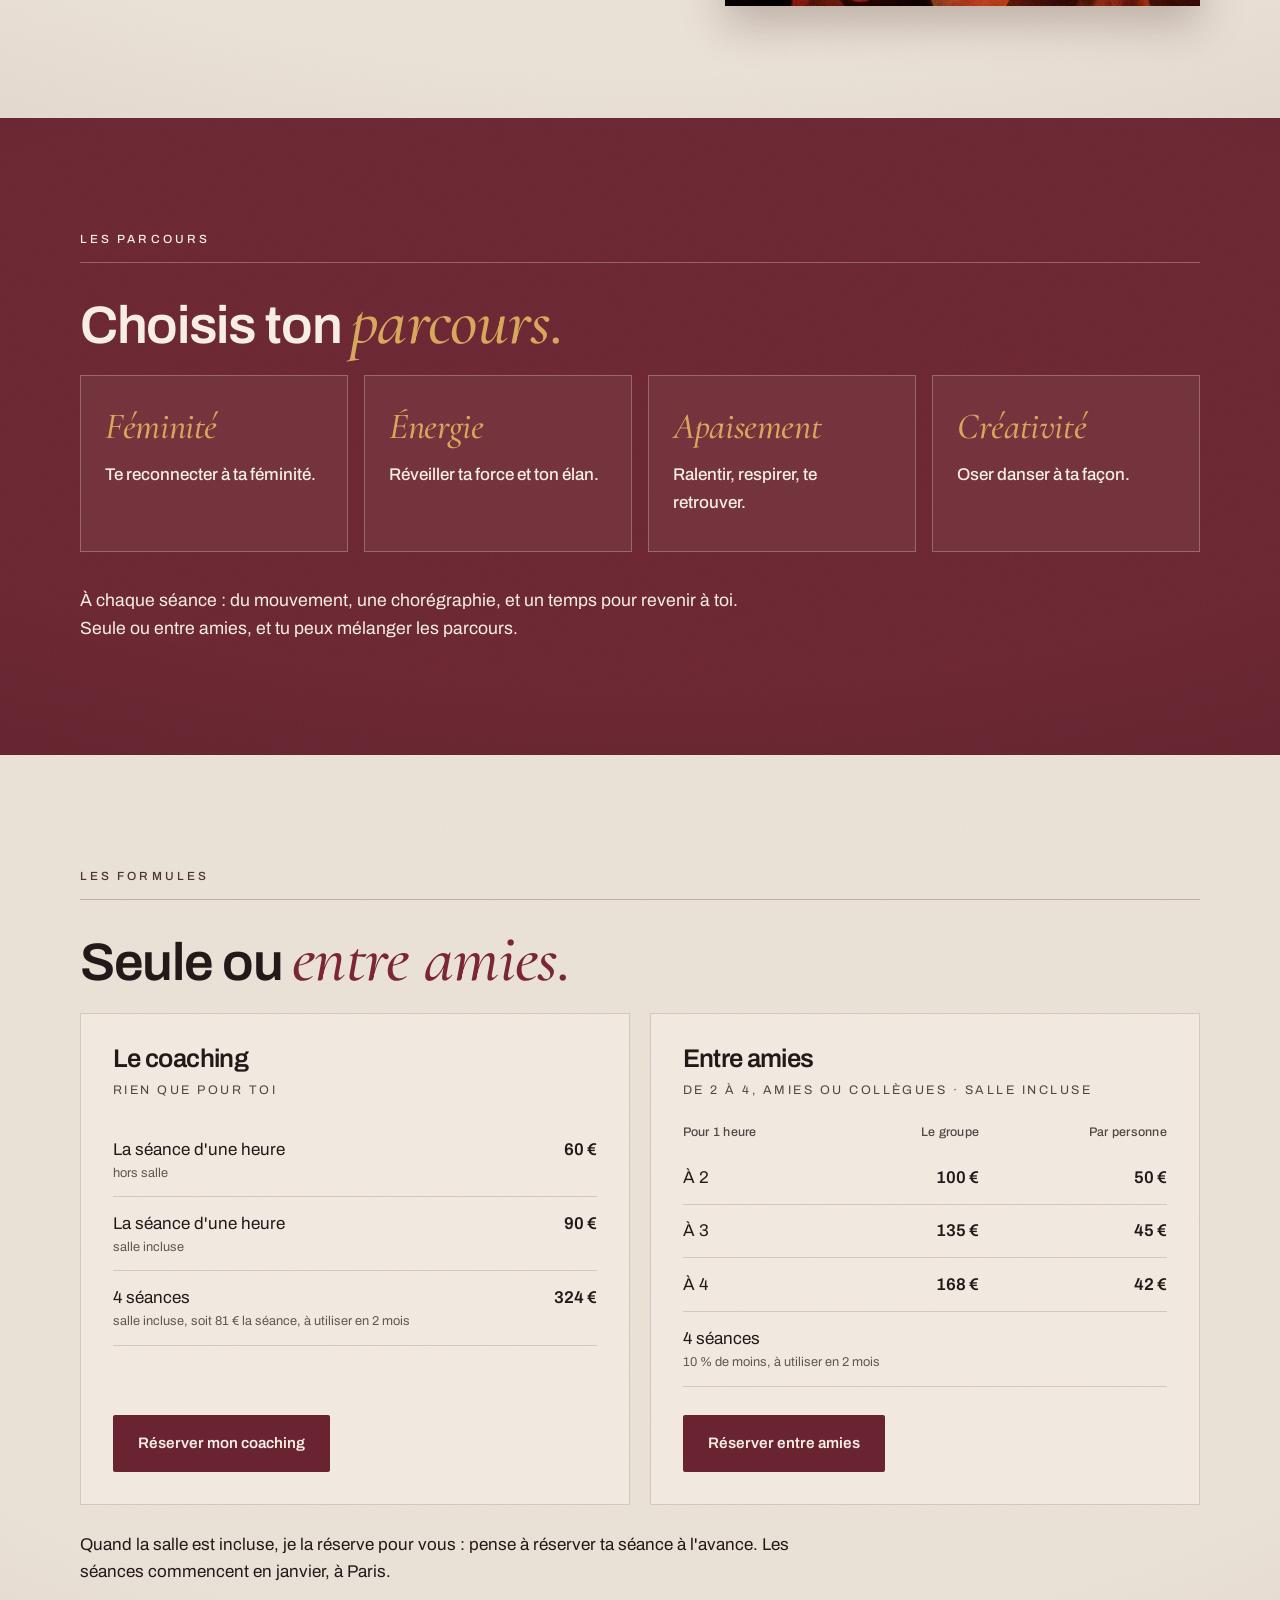
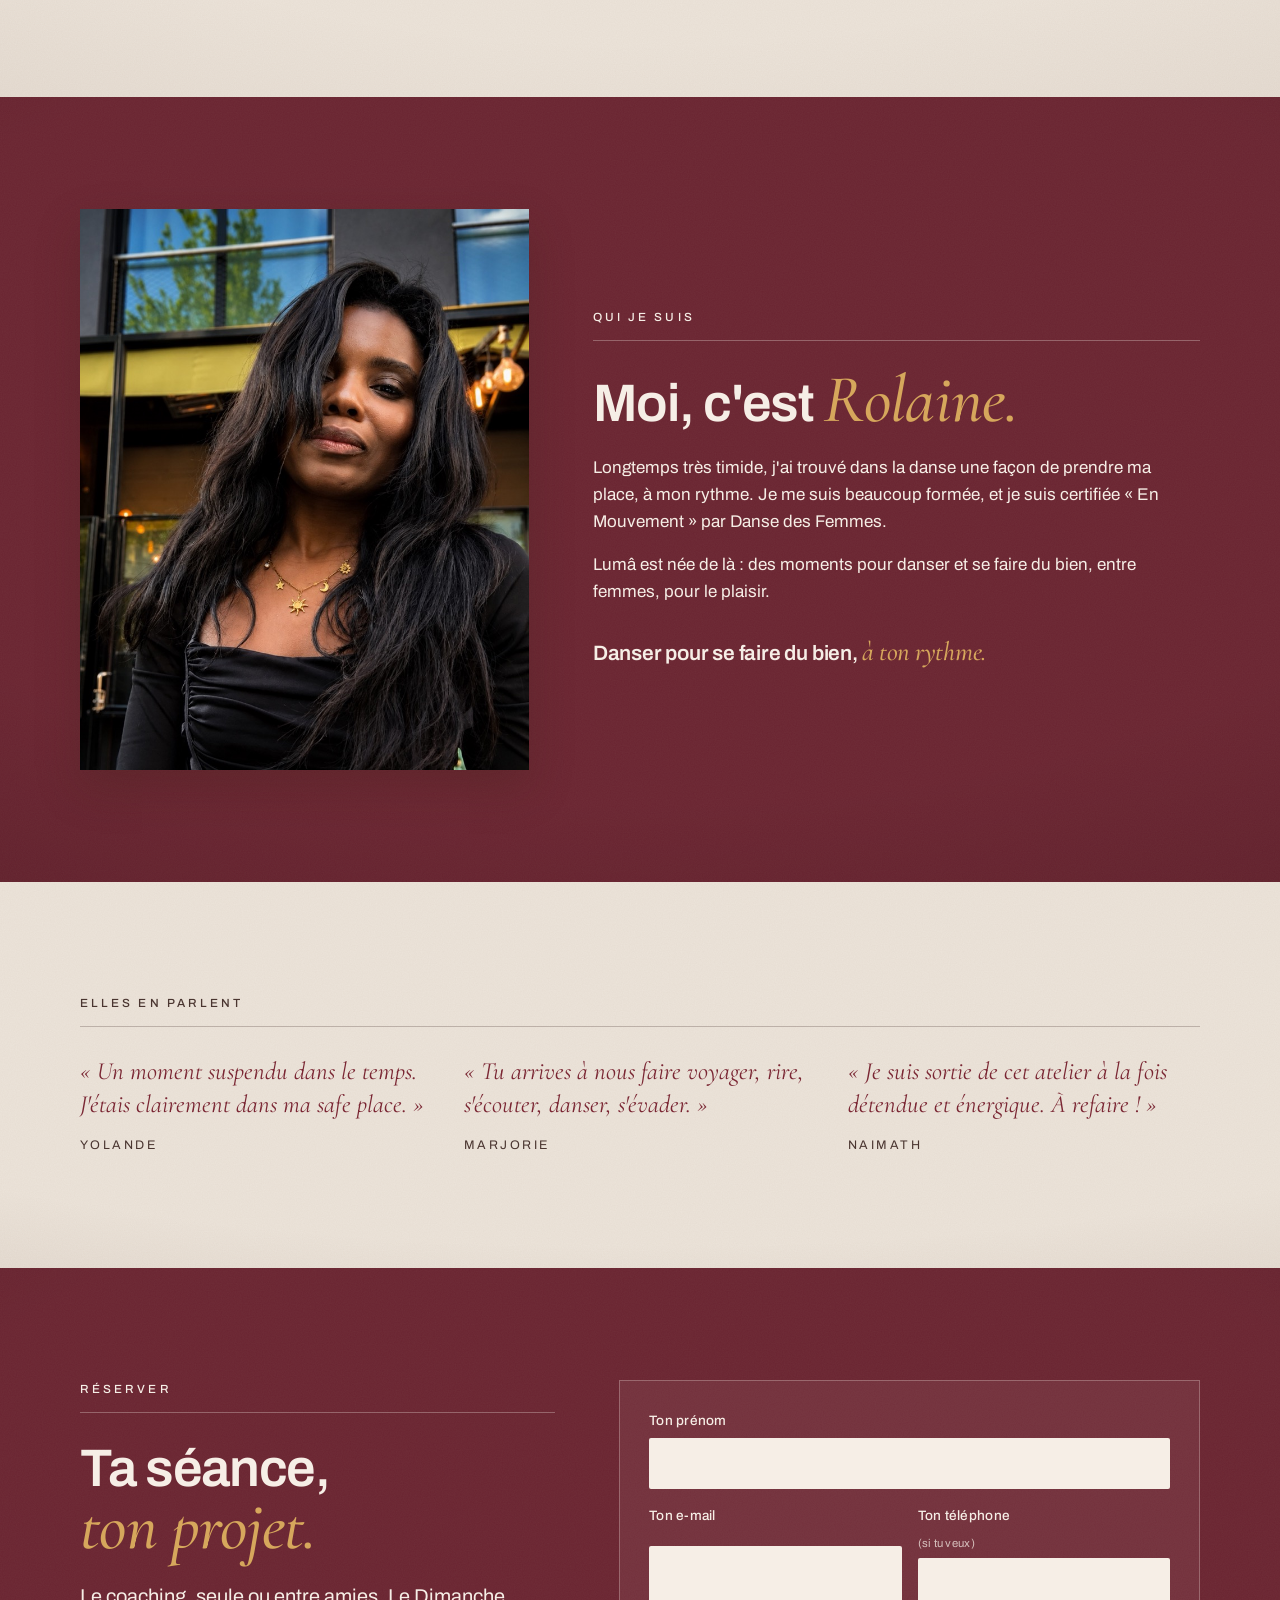
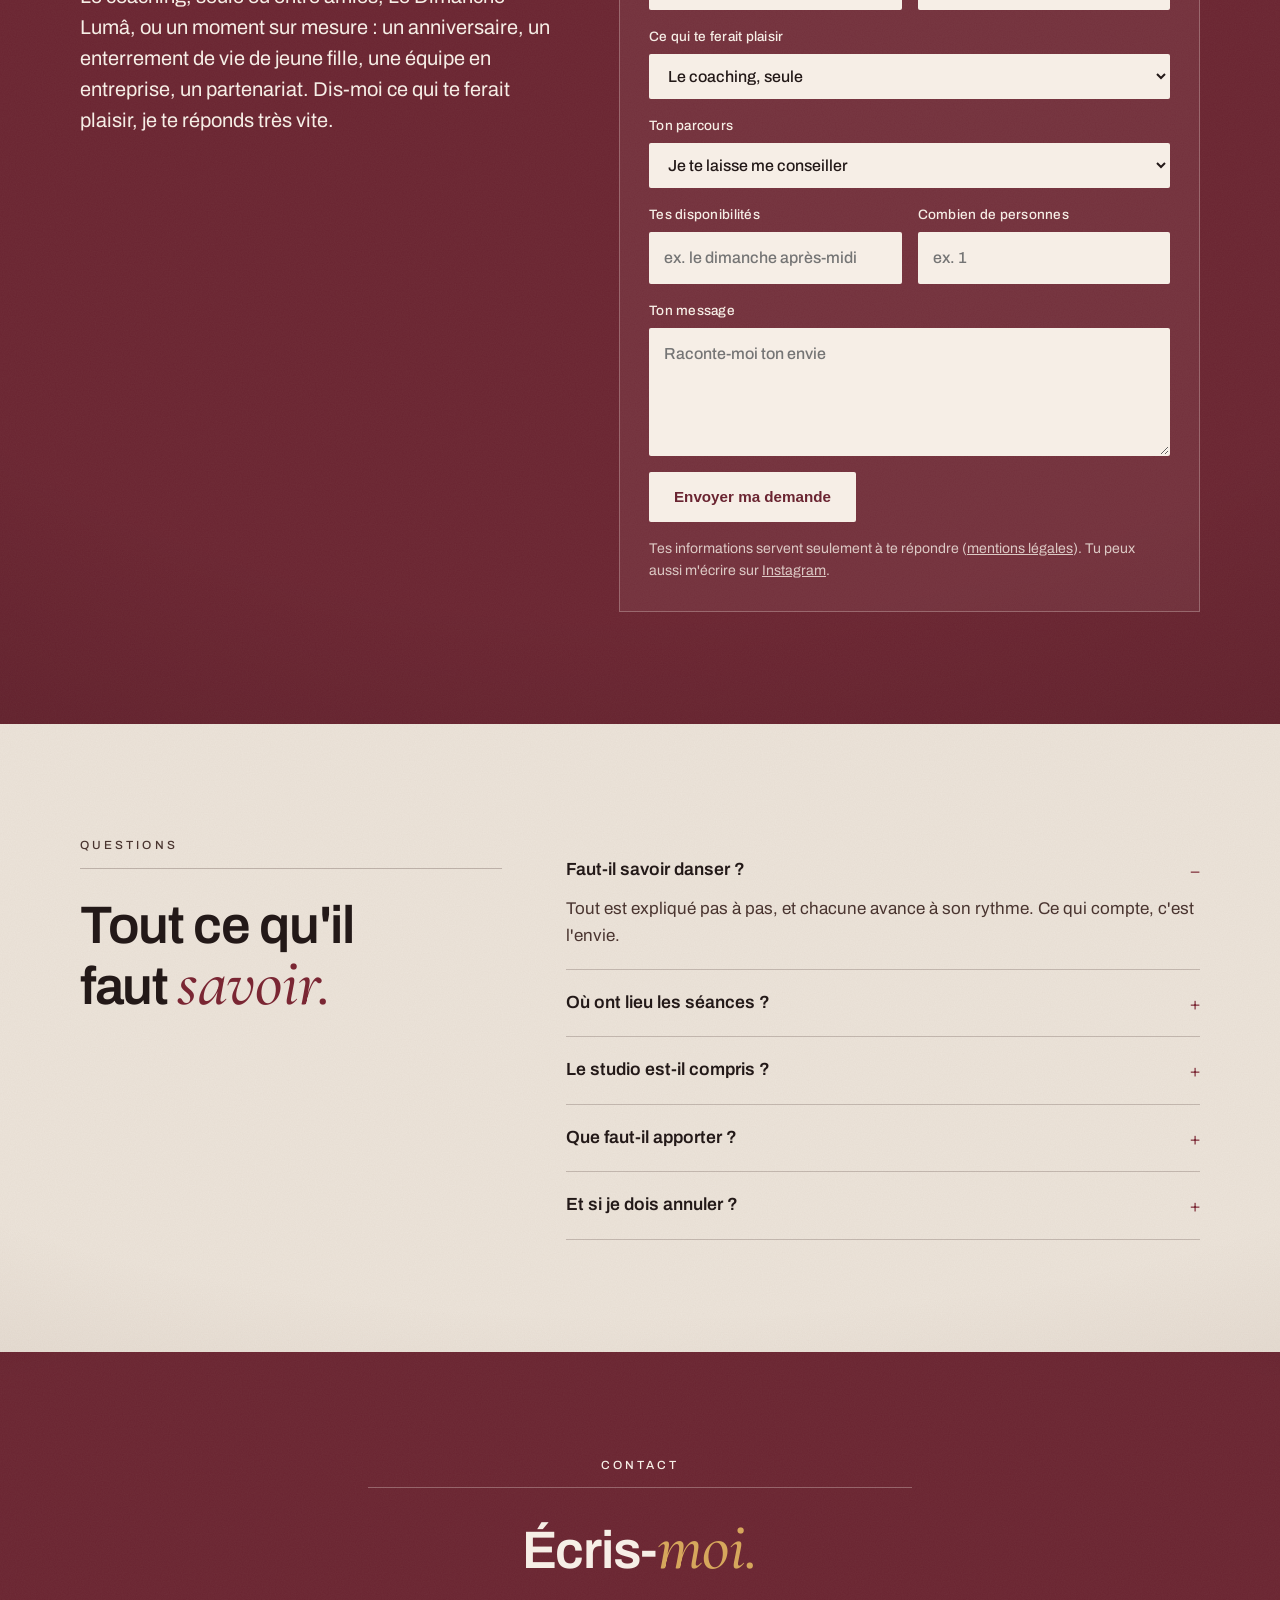
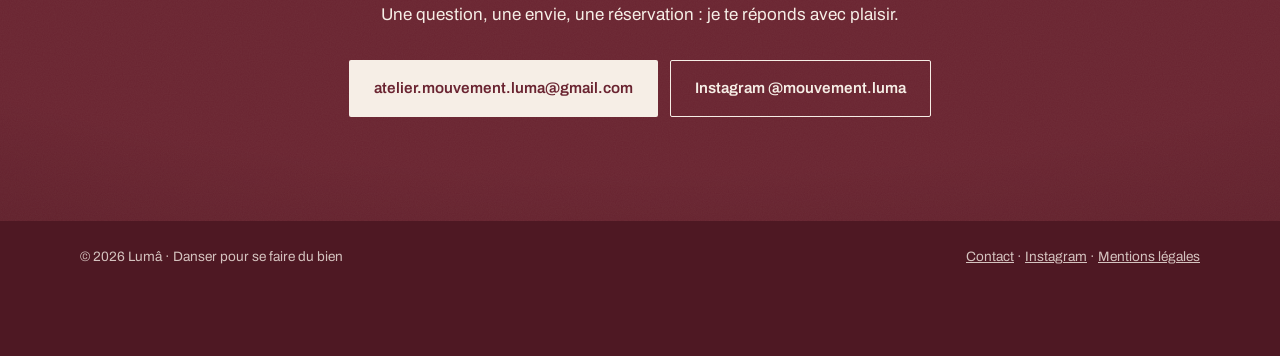
==== commit 3ce4b26d: "Place Le Dimanche Lumâ avant le coaching Le Dimanche Lumâ arrive juste après l'accueil, avant les pa" ====
--- a/public/index.html
+++ b/public/index.html
@@ -21,7 +21,7 @@
   <link rel="preconnect" href="https://fonts.googleapis.com">
   <link rel="preconnect" href="https://fonts.gstatic.com" crossorigin>
   <link href="https://fonts.googleapis.com/css2?family=Archivo:wght@400;500;600&family=Cormorant+Garamond:ital,wght@0,600;1,500&display=swap" rel="stylesheet">
-  <link rel="stylesheet" href="styles.css?v=9">
+  <link rel="stylesheet" href="styles.css?v=10">
   <script>document.documentElement.classList.add("js")</script>
 </head>
 <body>
@@ -29,9 +29,9 @@
   <div class="conteneur entete-ligne">
     <a href="#haut" class="logo" aria-label="Lumâ, accueil">Lum<span class="logo-a">a<svg viewBox="0 0 10 4" aria-hidden="true"><path d="M1,3.6 L5,.5 L9,3.6"/></svg></span></a>
     <nav class="menu" id="menu" aria-label="Navigation principale">
+      <a href="#dimanche">Le Dimanche Lumâ</a>
       <a href="#parcours">Les parcours</a>
       <a href="#formules">Les formules</a>
-      <a href="#dimanche">Le Dimanche Lumâ</a>
       <a href="#rolaine">Qui je suis</a>
       <a href="#demande">Réserver</a>
     </nav>
@@ -67,8 +67,27 @@
     </button>
   </section>
 
-  <!-- 2. LES PARCOURS -->
-  <section class="section papier papier-creme" id="parcours">
+  <!-- 2. LE DIMANCHE LUMÂ -->
+  <section class="section papier papier-creme" id="dimanche">
+    <div class="conteneur dimanche">
+      <div>
+        <p class="rubrique revele">Les ateliers</p>
+        <h2 class="revele">Le Dimanche <em>Lumâ.</em></h2>
+        <p class="chapo revele">Un dimanche après-midi par mois, à Paris, en petit groupe. Une invitée du bien-être ouvre l'après-midi pendant 1 heure, puis je te retrouve pour 2 heures de mouvement et de danse.</p>
+        <ul class="faits revele">
+          <li><strong>3 heures</strong><span>pour toi</span></li>
+          <li><strong>14 places</strong><span>au plus</span></li>
+          <li><strong>40 €</strong><span>35 € pour les 4 premières inscrites</span></li>
+        </ul>
+        <p class="revele">Tout est compris. Premier rendez-vous en janvier 2027.</p>
+        <a href="https://ig.me/j/Abarn9u6THySZ0JK" class="bouton revele" target="_blank" rel="noopener">Être prévenue en avant-première</a>
+      </div>
+      <figure class="dimanche-photo revele"><img src="media/dimanche.jpg" alt="Des femmes dansent ensemble, les bras levés, dans une lumière dorée" loading="lazy"></figure>
+    </div>
+  </section>
+
+  <!-- 3. LES PARCOURS -->
+  <section class="section papier papier-bordeaux" id="parcours">
     <div class="conteneur">
       <p class="rubrique revele">Les parcours</p>
       <h2 class="revele">Choisis ton <em>parcours.</em></h2>
@@ -82,8 +101,8 @@
     </div>
   </section>
 
-  <!-- 3. LES FORMULES -->
-  <section class="section papier papier-bordeaux" id="formules">
+  <!-- 4. LES FORMULES -->
+  <section class="section papier papier-creme" id="formules">
     <div class="conteneur">
       <p class="rubrique revele">Les formules</p>
       <h2 class="revele">Seule ou <em>entre amies.</em></h2>
@@ -96,7 +115,7 @@
             <tr><td>La séance d'une heure <small>salle incluse</small></td><td>90 €</td></tr>
             <tr><td>4 séances <small>salle incluse, soit 81 € la séance, à utiliser en 2 mois</small></td><td>324 €</td></tr>
           </table>
-          <a href="#demande" class="bouton bouton-clair" data-projet="Le coaching, seule">Réserver mon coaching</a>
+          <a href="#demande" class="bouton" data-projet="Le coaching, seule">Réserver mon coaching</a>
         </article>
         <article class="formule revele">
           <h3>Entre amies</h3>
@@ -108,29 +127,10 @@
             <tr><td>À 4</td><td>168 €</td><td>42 €</td></tr>
             <tr><td colspan="3">4 séances <small>10 % de moins, à utiliser en 2 mois</small></td></tr>
           </table>
-          <a href="#demande" class="bouton bouton-clair" data-projet="Lumâ entre amies">Réserver entre amies</a>
+          <a href="#demande" class="bouton" data-projet="Lumâ entre amies">Réserver entre amies</a>
         </article>
       </div>
       <p class="formules-note revele">Quand la salle est incluse, je la réserve pour vous : pense à réserver ta séance à l'avance. Les séances commencent en janvier, à Paris.</p>
-    </div>
-  </section>
-
-  <!-- 4. LE DIMANCHE LUMÂ -->
-  <section class="section papier papier-creme" id="dimanche">
-    <div class="conteneur dimanche">
-      <div>
-        <p class="rubrique revele">Les ateliers</p>
-        <h2 class="revele">Le Dimanche <em>Lumâ.</em></h2>
-        <p class="chapo revele">Un dimanche après-midi par mois, à Paris, en petit groupe. Une invitée du bien-être ouvre l'après-midi pendant 1 heure, puis je te retrouve pour 2 heures de mouvement et de danse.</p>
-        <ul class="faits revele">
-          <li><strong>3 heures</strong><span>pour toi</span></li>
-          <li><strong>14 places</strong><span>au plus</span></li>
-          <li><strong>40 €</strong><span>35 € pour les 4 premières inscrites</span></li>
-        </ul>
-        <p class="revele">Tout est compris. Premier rendez-vous en janvier 2027.</p>
-        <a href="https://ig.me/j/Abarn9u6THySZ0JK" class="bouton revele" target="_blank" rel="noopener">Être prévenue en avant-première</a>
-      </div>
-      <figure class="dimanche-photo revele"><img src="media/dimanche.jpg" alt="Des femmes dansent ensemble, les bras levés, dans une lumière dorée" loading="lazy"></figure>
     </div>
   </section>
 
--- a/public/styles.css
+++ b/public/styles.css
@@ -140,20 +140,20 @@
 /* Les sections */
 .section { padding: clamp(4rem, 9vw, 7rem) 0; }
 
-/* 2. Les parcours */
+/* 3. Les parcours, sur le papier bordeaux */
 .parcours { display: grid; grid-template-columns: repeat(4, 1fr); gap: 1rem; margin-top: 1rem; }
-.parcours article { background: rgba(246, 238, 230, .65); border: 1px solid rgba(74, 53, 48, .18); padding: 2rem 1.5rem 2.2rem; }
-.parcours h3 { font-family: "Cormorant Garamond", Georgia, serif; font-style: italic; font-weight: 500; font-size: 2.3rem; color: var(--vin); letter-spacing: -.01em; margin-bottom: .9rem; }
+.parcours article { background: rgba(246, 238, 230, .05); border: 1px solid rgba(246, 238, 230, .28); padding: 2rem 1.5rem 2.2rem; }
+.parcours h3 { font-family: "Cormorant Garamond", Georgia, serif; font-style: italic; font-weight: 500; font-size: 2.3rem; color: var(--ocre); letter-spacing: -.01em; margin-bottom: .9rem; }
 .parcours p { font-weight: 500; }
 .parcours-seance { margin-top: 2.2rem; font-size: 1.1rem; max-width: 44rem; }
 
-/* 3. Les formules */
+/* 4. Les formules, sur le papier crème */
 .formules { display: grid; grid-template-columns: 1fr 1fr; gap: 1.2rem; margin-top: 1rem; }
-.formule { border: 1px solid rgba(246, 238, 230, .28); background: rgba(246, 238, 230, .05); padding: 2rem; display: flex; flex-direction: column; }
+.formule { border: 1px solid rgba(74, 53, 48, .18); background: rgba(246, 238, 230, .65); padding: 2rem; display: flex; flex-direction: column; }
 .formule h3 { font-size: 1.6rem; }
 .formule-pour { font-size: .78rem; letter-spacing: .2em; text-transform: uppercase; opacity: .78; margin: .5rem 0 1.4rem; }
 .formule table { width: 100%; border-collapse: collapse; margin-bottom: 1.8rem; }
-.formule td { padding: .8rem 0; border-bottom: 1px solid rgba(246, 238, 230, .2); vertical-align: baseline; }
+.formule td { padding: .8rem 0; border-bottom: 1px solid rgba(74, 53, 48, .18); vertical-align: baseline; }
 .formule td:last-child { text-align: right; font-weight: 600; white-space: nowrap; padding-left: 1rem; }
 .formule small { display: block; font-size: .8rem; opacity: .7; }
 /* Entre amies : le prix du groupe, puis par personne */
@@ -164,7 +164,7 @@
 .formule .bouton { margin-top: auto; align-self: flex-start; }
 .formules-note { margin-top: 1.6rem; max-width: 46rem; }
 
-/* 4. Le Dimanche Lumâ */
+/* 2. Le Dimanche Lumâ */
 .dimanche { display: grid; grid-template-columns: 1.1fr .9fr; gap: clamp(2rem, 5vw, 4rem); align-items: center; }
 .faits { list-style: none; display: grid; grid-template-columns: repeat(3, 1fr); gap: 1rem; margin: 2rem 0 1.6rem; }
 .faits li { border-top: 2px solid var(--vin); padding-top: .8rem; }
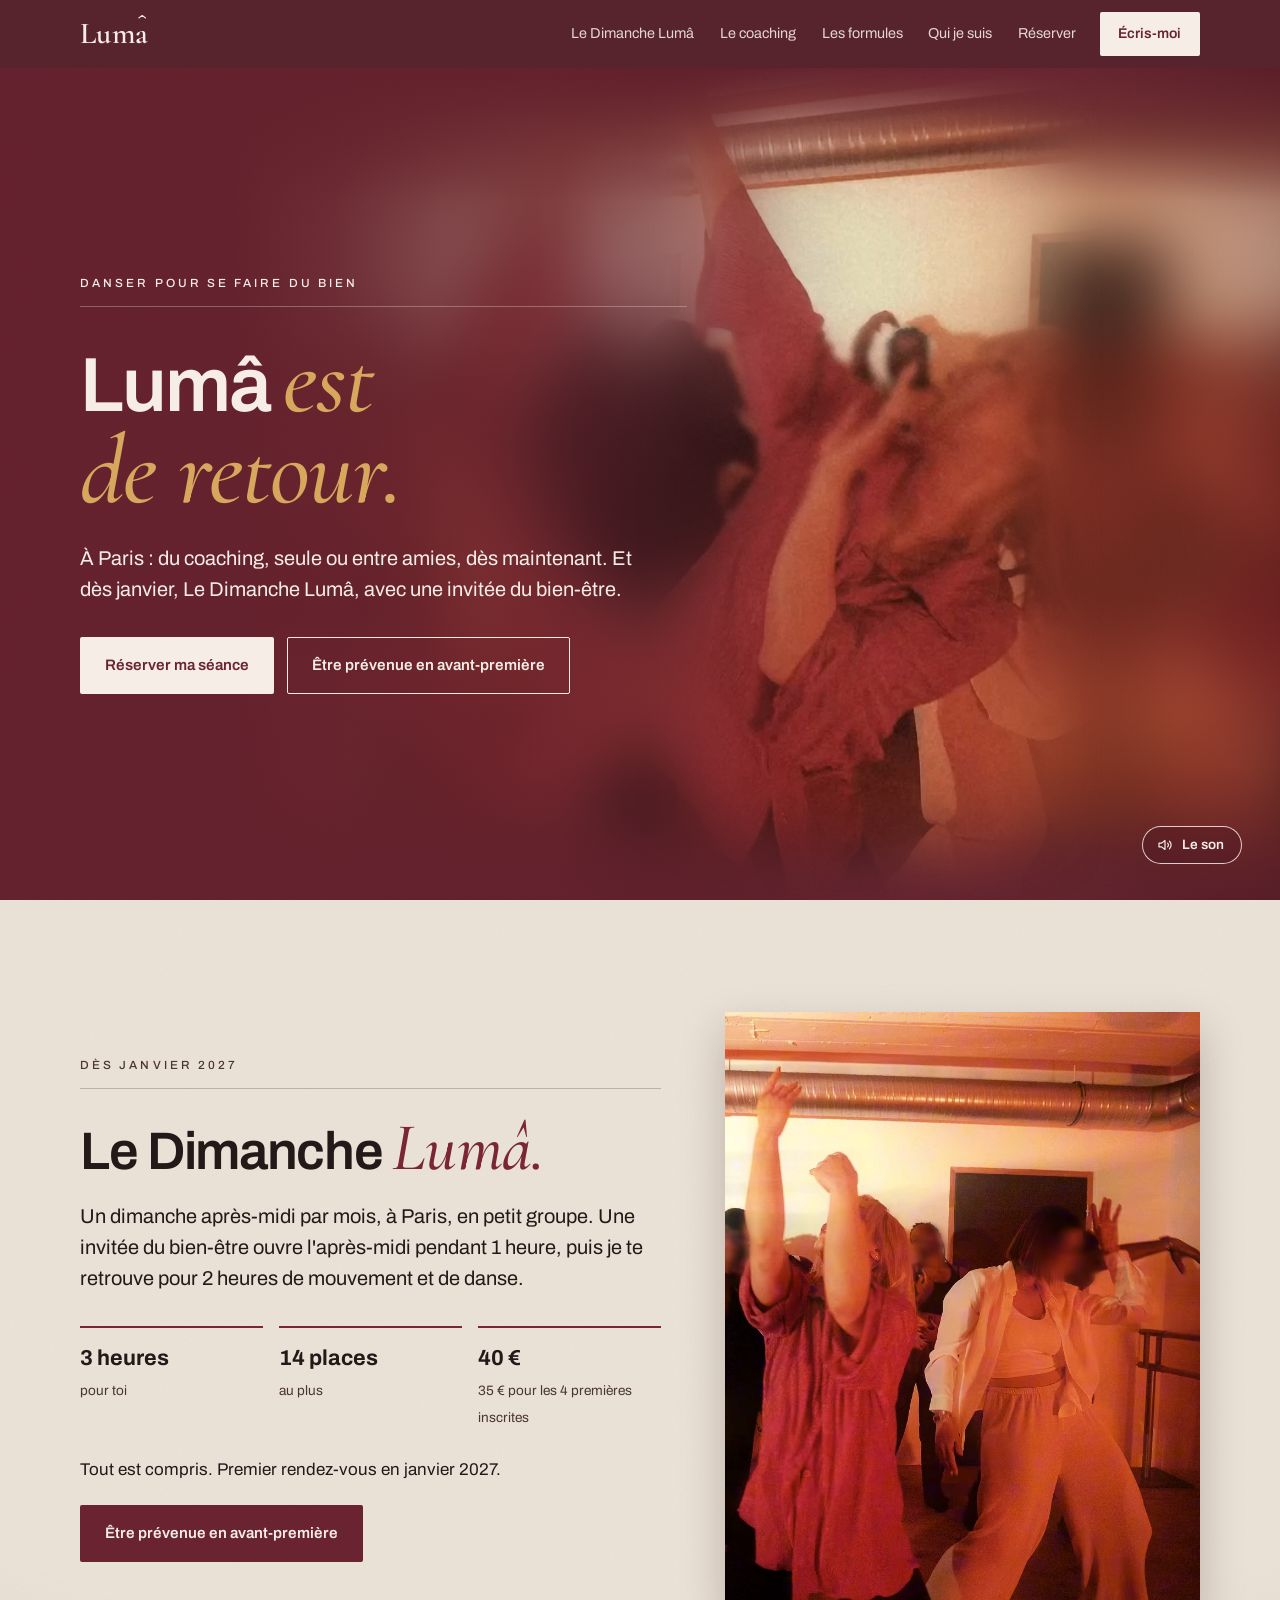
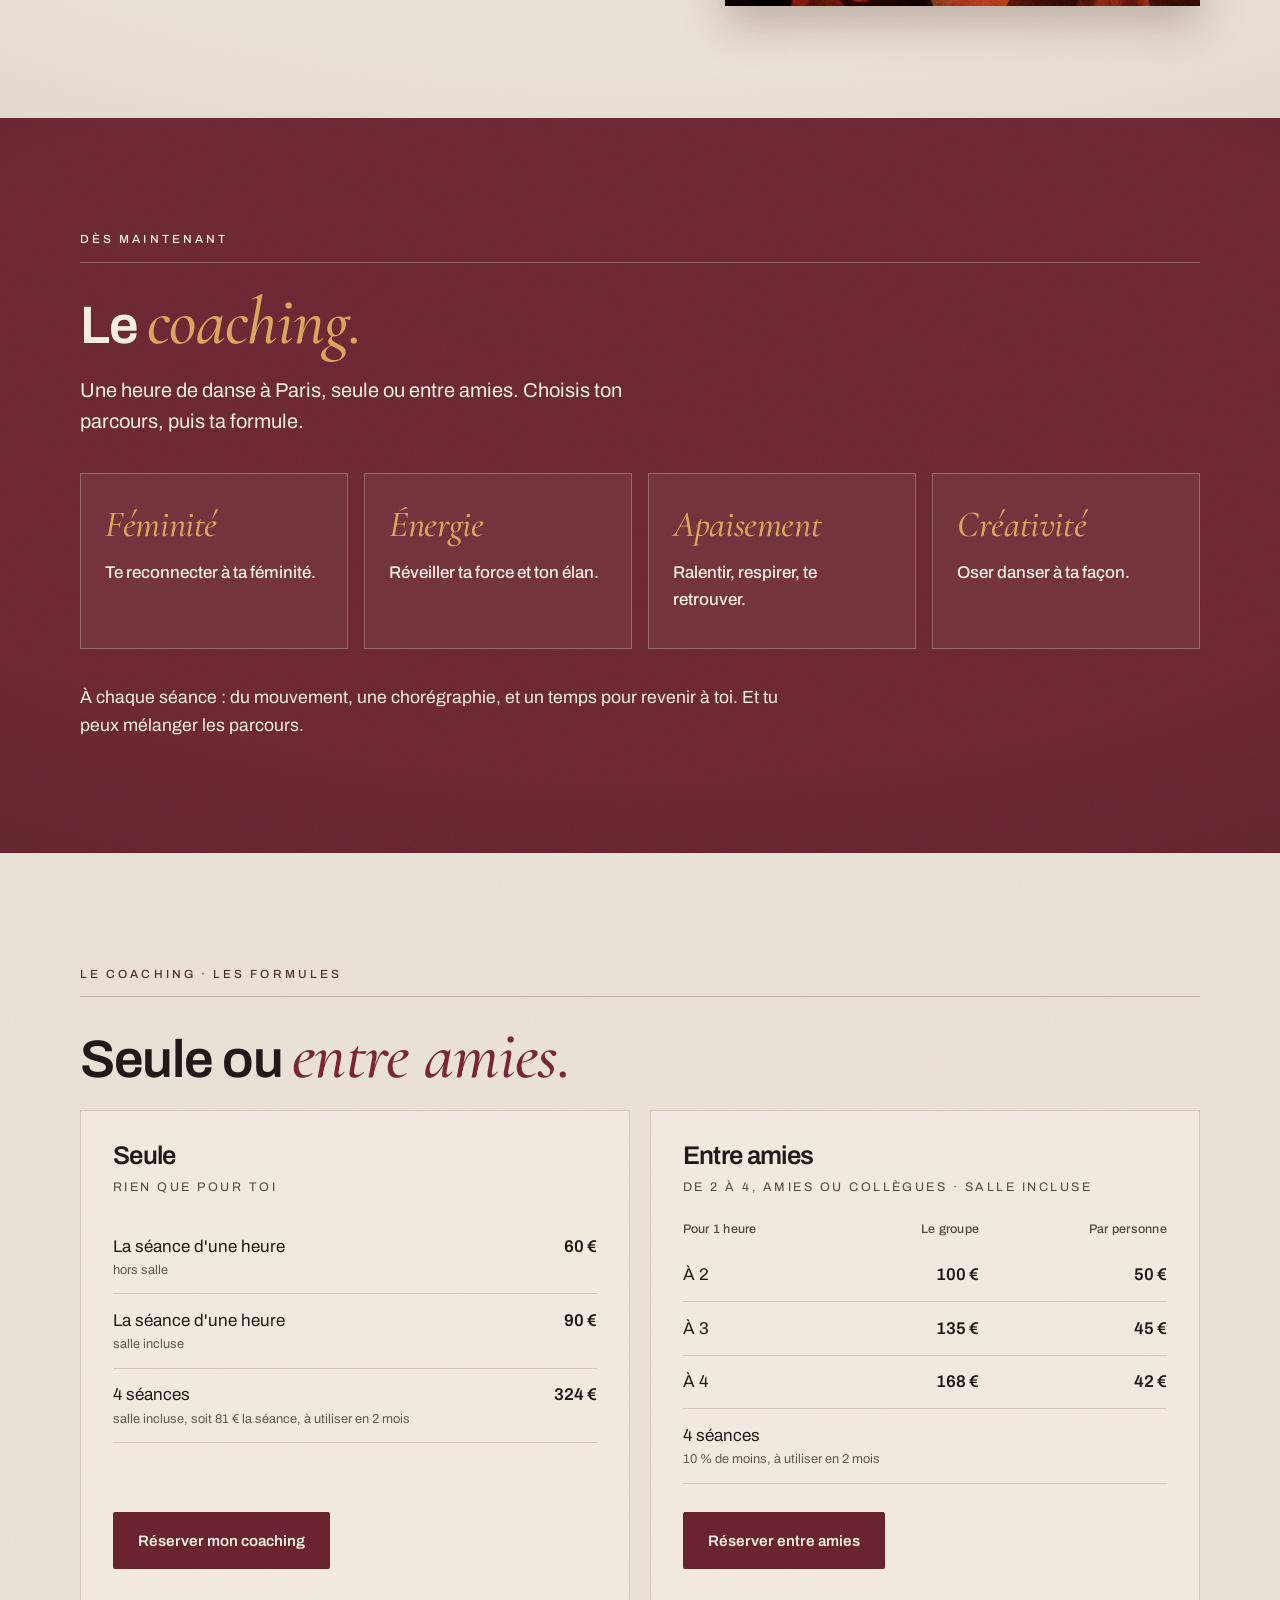
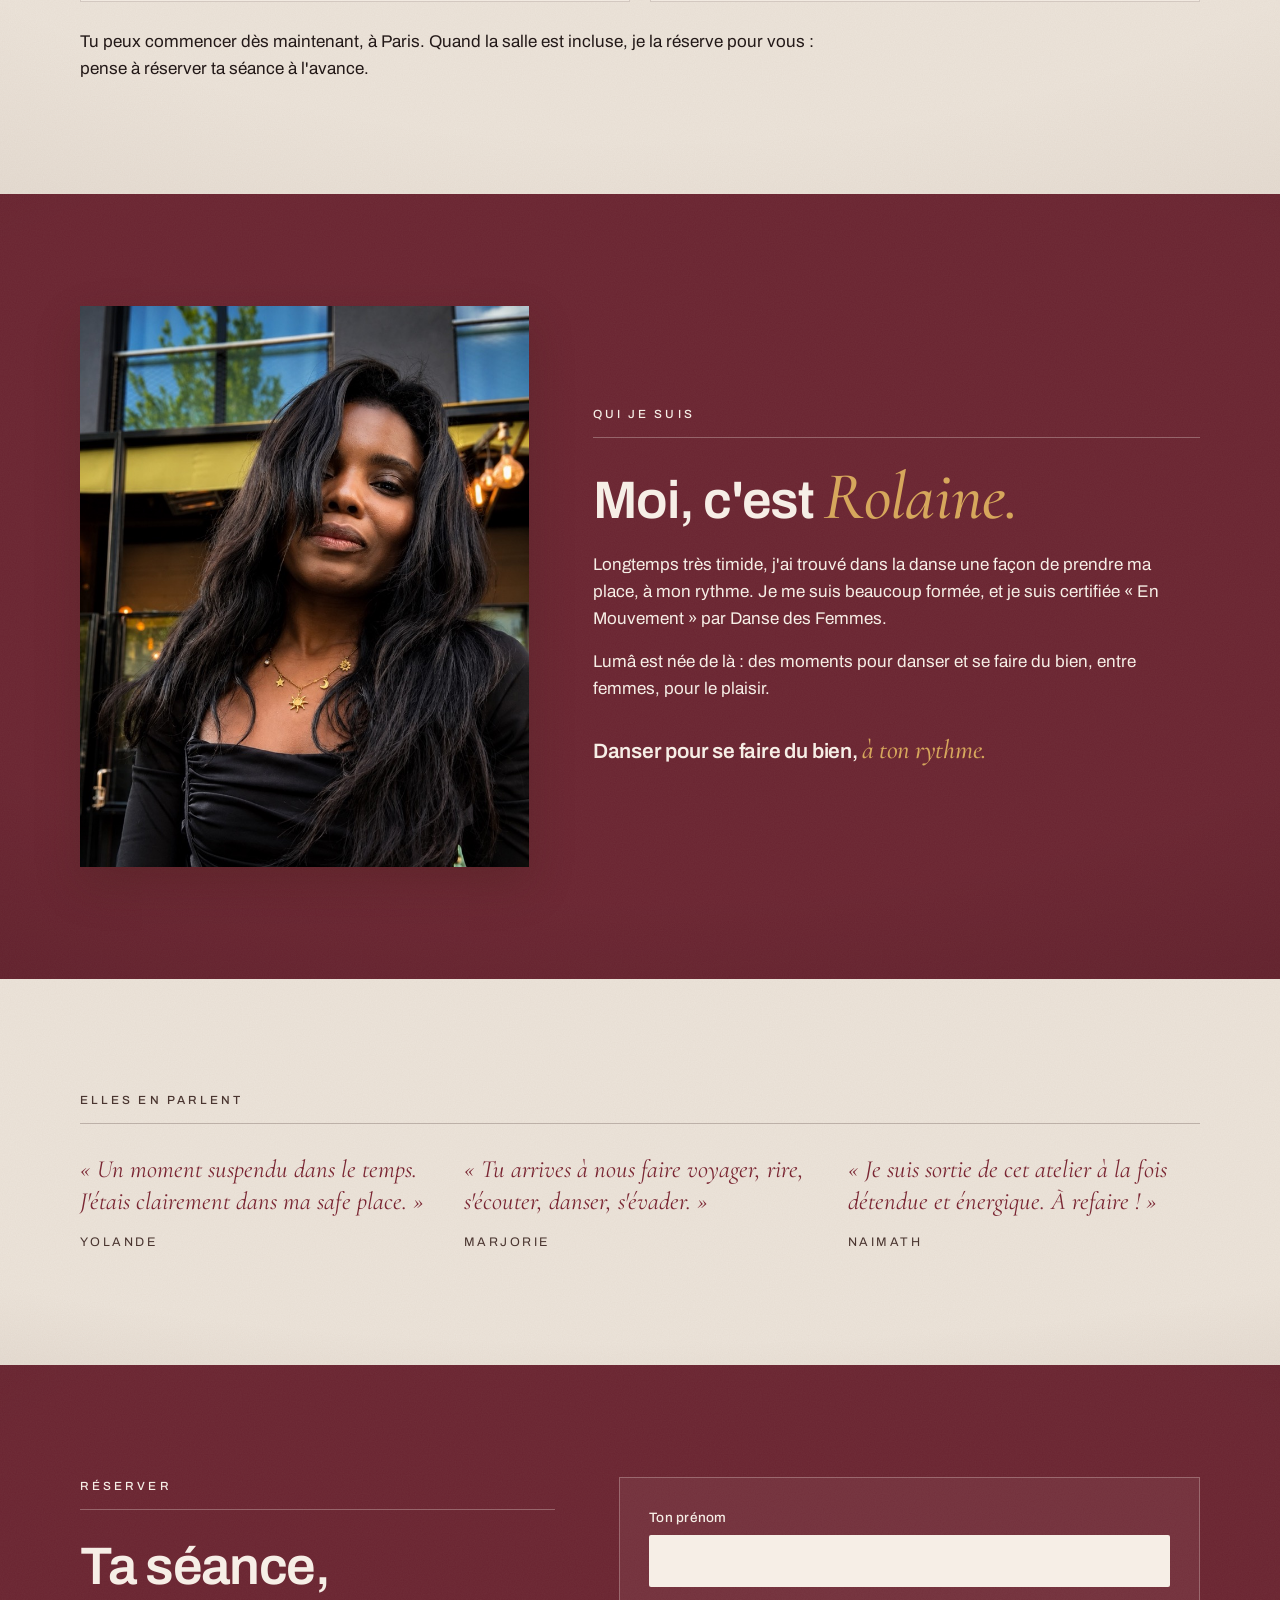
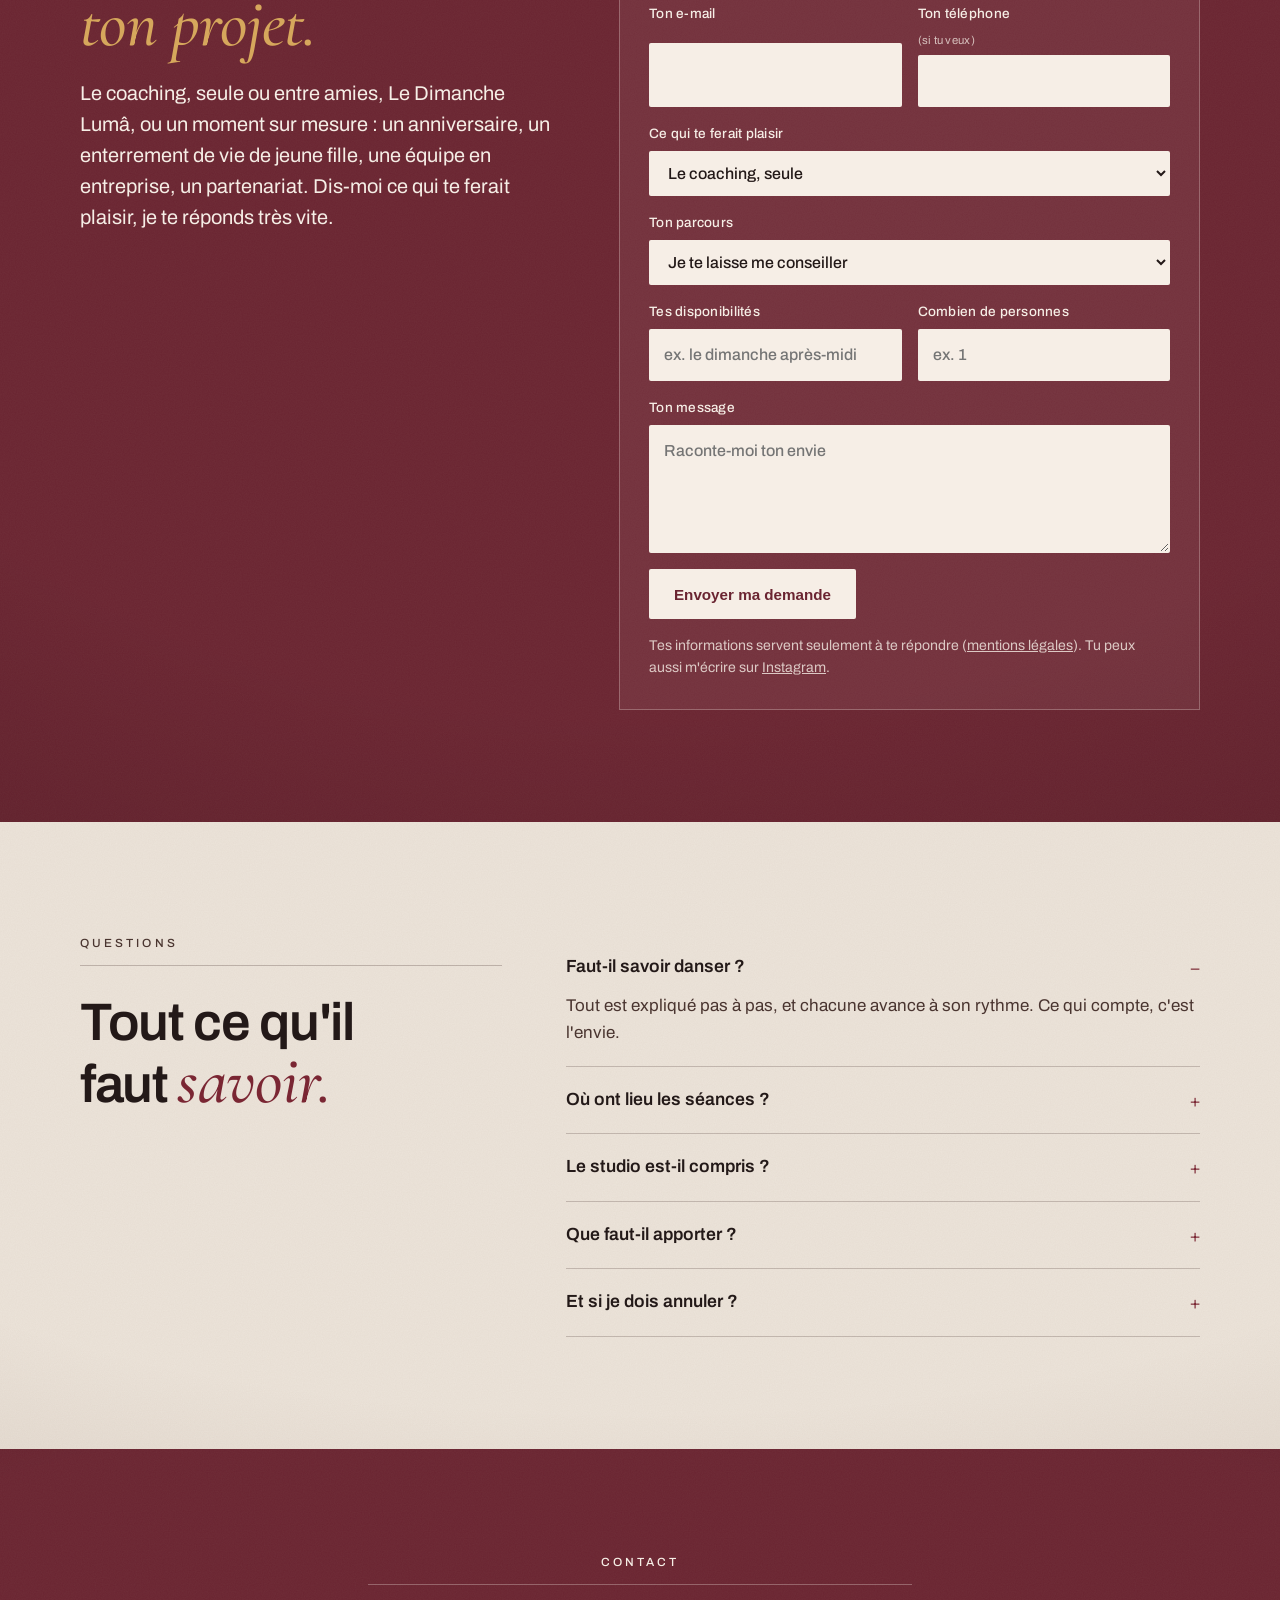
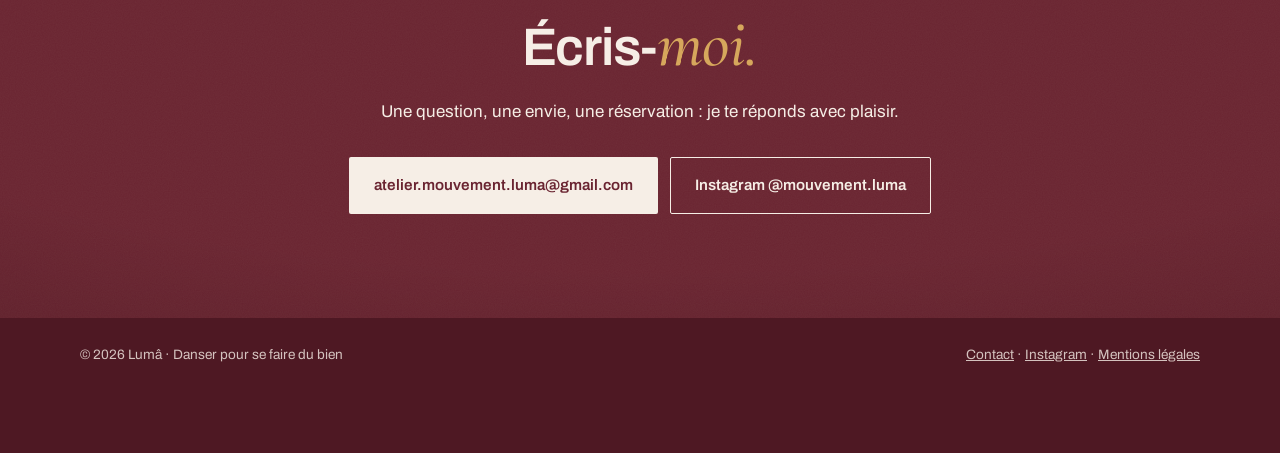
==== commit 9c871278: "Range les parcours sous le coaching, ouvert dès maintenant Le Dimanche Lumâ est annoncé dès janvier " ====
--- a/public/index.html
+++ b/public/index.html
@@ -4,14 +4,14 @@
   <meta charset="utf-8">
   <meta name="viewport" content="width=device-width, initial-scale=1">
   <title>Lumâ · Danser pour se faire du bien, à ton rythme · Paris</title>
-  <meta name="description" content="Lumâ : des moments de danse pour se faire du bien, entre femmes. Le coaching, seule ou entre amies, en parcours Féminité, Énergie, Apaisement ou Créativité, et Le Dimanche Lumâ, un dimanche par mois avec une invitée du bien-être. À Paris, dès janvier 2027.">
+  <meta name="description" content="Lumâ : des moments de danse pour se faire du bien, entre femmes, à Paris. Du coaching, seule ou entre amies, dès maintenant, en parcours Féminité, Énergie, Apaisement ou Créativité. Et dès janvier 2027, Le Dimanche Lumâ, un dimanche par mois avec une invitée du bien-être.">
   <link rel="canonical" href="https://lumamouvement.com/">
   <meta property="og:type" content="website">
   <meta property="og:locale" content="fr_FR">
   <meta property="og:site_name" content="Lumâ">
   <meta property="og:url" content="https://lumamouvement.com/">
   <meta property="og:title" content="Lumâ est de retour · Danser pour se faire du bien">
-  <meta property="og:description" content="Dès janvier, à Paris : un dimanche par mois avec une invitée du bien-être, et du coaching, seule ou entre amies.">
+  <meta property="og:description" content="À Paris : du coaching, seule ou entre amies, dès maintenant. Et dès janvier, Le Dimanche Lumâ, avec une invitée du bien-être.">
   <meta property="og:image" content="https://lumamouvement.com/media/partage.jpg">
   <meta property="og:image:width" content="1200">
   <meta property="og:image:height" content="630">
@@ -21,7 +21,7 @@
   <link rel="preconnect" href="https://fonts.googleapis.com">
   <link rel="preconnect" href="https://fonts.gstatic.com" crossorigin>
   <link href="https://fonts.googleapis.com/css2?family=Archivo:wght@400;500;600&family=Cormorant+Garamond:ital,wght@0,600;1,500&display=swap" rel="stylesheet">
-  <link rel="stylesheet" href="styles.css?v=10">
+  <link rel="stylesheet" href="styles.css?v=11">
   <script>document.documentElement.classList.add("js")</script>
 </head>
 <body>
@@ -30,7 +30,7 @@
     <a href="#haut" class="logo" aria-label="Lumâ, accueil">Lum<span class="logo-a">a<svg viewBox="0 0 10 4" aria-hidden="true"><path d="M1,3.6 L5,.5 L9,3.6"/></svg></span></a>
     <nav class="menu" id="menu" aria-label="Navigation principale">
       <a href="#dimanche">Le Dimanche Lumâ</a>
-      <a href="#parcours">Les parcours</a>
+      <a href="#coaching">Le coaching</a>
       <a href="#formules">Les formules</a>
       <a href="#rolaine">Qui je suis</a>
       <a href="#demande">Réserver</a>
@@ -48,7 +48,7 @@
       <div class="accueil-texte">
         <p class="rubrique">Danser pour se faire du bien</p>
         <h1>Lumâ <em>est de retour.</em></h1>
-        <p class="chapo">Dès janvier, à Paris : un dimanche par mois avec une invitée du bien-être, et du coaching, seule ou entre amies.</p>
+        <p class="chapo">À Paris : du coaching, seule ou entre amies, dès maintenant. Et dès janvier, Le&nbsp;Dimanche Lumâ, avec une invitée du <span class="insecable">bien-être</span>.</p>
         <div class="boutons">
           <a href="#demande" class="bouton">Réserver ma séance</a>
           <a href="https://ig.me/j/Abarn9u6THySZ0JK" class="bouton bouton-contour" target="_blank" rel="noopener">Être prévenue en avant-première</a>
@@ -71,7 +71,7 @@
   <section class="section papier papier-creme" id="dimanche">
     <div class="conteneur dimanche">
       <div>
-        <p class="rubrique revele">Les ateliers</p>
+        <p class="rubrique revele">Dès janvier 2027</p>
         <h2 class="revele">Le Dimanche <em>Lumâ.</em></h2>
         <p class="chapo revele">Un dimanche après-midi par mois, à Paris, en petit groupe. Une invitée du bien-être ouvre l'après-midi pendant 1 heure, puis je te retrouve pour 2 heures de mouvement et de danse.</p>
         <ul class="faits revele">
@@ -86,29 +86,30 @@
     </div>
   </section>
 
-  <!-- 3. LES PARCOURS -->
-  <section class="section papier papier-bordeaux" id="parcours">
+  <!-- 3. LE COACHING : les parcours -->
+  <section class="section papier papier-bordeaux" id="coaching">
     <div class="conteneur">
-      <p class="rubrique revele">Les parcours</p>
-      <h2 class="revele">Choisis ton <em>parcours.</em></h2>
+      <p class="rubrique revele">Dès maintenant</p>
+      <h2 class="revele">Le <em>coaching.</em></h2>
+      <p class="chapo revele">Une heure de danse à Paris, seule ou entre amies. Choisis ton parcours, puis ta formule.</p>
       <div class="parcours">
         <article class="revele"><h3>Féminité</h3><p>Te reconnecter à ta féminité.</p></article>
         <article class="revele"><h3>Énergie</h3><p>Réveiller ta force et ton élan.</p></article>
         <article class="revele"><h3>Apaisement</h3><p>Ralentir, respirer, te retrouver.</p></article>
         <article class="revele"><h3>Créativité</h3><p>Oser danser à ta façon.</p></article>
       </div>
-      <p class="parcours-seance revele">À chaque séance : du mouvement, une chorégraphie, et un temps pour revenir à toi. Seule ou entre amies, et tu peux mélanger les parcours.</p>
-    </div>
-  </section>
-
-  <!-- 4. LES FORMULES -->
+      <p class="parcours-seance revele">À chaque séance : du mouvement, une chorégraphie, et un temps pour revenir à toi. Et tu peux mélanger les parcours.</p>
+    </div>
+  </section>
+
+  <!-- 4. LE COACHING : les formules -->
   <section class="section papier papier-creme" id="formules">
     <div class="conteneur">
-      <p class="rubrique revele">Les formules</p>
+      <p class="rubrique revele">Le coaching · les formules</p>
       <h2 class="revele">Seule ou <em>entre amies.</em></h2>
       <div class="formules">
         <article class="formule revele">
-          <h3>Le coaching</h3>
+          <h3>Seule</h3>
           <p class="formule-pour">Rien que pour toi</p>
           <table>
             <tr><td>La séance d'une heure <small>hors salle</small></td><td>60 €</td></tr>
@@ -127,10 +128,10 @@
             <tr><td>À 4</td><td>168 €</td><td>42 €</td></tr>
             <tr><td colspan="3">4 séances <small>10 % de moins, à utiliser en 2 mois</small></td></tr>
           </table>
-          <a href="#demande" class="bouton" data-projet="Lumâ entre amies">Réserver entre amies</a>
+          <a href="#demande" class="bouton" data-projet="Le coaching, entre amies">Réserver entre amies</a>
         </article>
       </div>
-      <p class="formules-note revele">Quand la salle est incluse, je la réserve pour vous : pense à réserver ta séance à l'avance. Les séances commencent en janvier, à Paris.</p>
+      <p class="formules-note revele">Tu peux commencer dès maintenant, à Paris. Quand la salle est incluse, je la réserve pour vous : pense à réserver ta séance à l'avance.</p>
     </div>
   </section>
 
@@ -177,7 +178,7 @@
         <label>Ce qui te ferait plaisir
           <select name="projet">
             <option>Le coaching, seule</option>
-            <option>Lumâ entre amies</option>
+            <option>Le coaching, entre amies</option>
             <option>Le Dimanche Lumâ</option>
             <option>Un événement privé</option>
             <option>Une entreprise</option>
@@ -246,6 +247,6 @@
 </footer>
 
 <a href="#demande" class="barre-mobile">Réserver ma séance</a>
-<script src="script.js?v=7"></script>
+<script src="script.js?v=8"></script>
 </body>
 </html>
--- a/public/styles.css
+++ b/public/styles.css
@@ -51,6 +51,7 @@
 .papier-creme .rubrique { color: var(--brun); border-bottom-color: rgba(74, 53, 48, .28); }
 .chapo { font-size: clamp(1.08rem, 2vw, 1.25rem); line-height: 1.55; max-width: 36rem; }
 .petit { font-size: .88rem; opacity: .8; margin-top: 1.4rem; }
+.insecable { white-space: nowrap; }
 
 /* Les boutons */
 .boutons { display: flex; flex-wrap: wrap; gap: .8rem; margin-top: 2rem; }
@@ -140,14 +141,14 @@
 /* Les sections */
 .section { padding: clamp(4rem, 9vw, 7rem) 0; }
 
-/* 3. Les parcours, sur le papier bordeaux */
-.parcours { display: grid; grid-template-columns: repeat(4, 1fr); gap: 1rem; margin-top: 1rem; }
+/* 3. Le coaching : les parcours, sur le papier bordeaux */
+.parcours { display: grid; grid-template-columns: repeat(4, 1fr); gap: 1rem; margin-top: 2.2rem; }
 .parcours article { background: rgba(246, 238, 230, .05); border: 1px solid rgba(246, 238, 230, .28); padding: 2rem 1.5rem 2.2rem; }
 .parcours h3 { font-family: "Cormorant Garamond", Georgia, serif; font-style: italic; font-weight: 500; font-size: 2.3rem; color: var(--ocre); letter-spacing: -.01em; margin-bottom: .9rem; }
 .parcours p { font-weight: 500; }
 .parcours-seance { margin-top: 2.2rem; font-size: 1.1rem; max-width: 44rem; }
 
-/* 4. Les formules, sur le papier crème */
+/* 4. Le coaching : les formules, sur le papier crème */
 .formules { display: grid; grid-template-columns: 1fr 1fr; gap: 1.2rem; margin-top: 1rem; }
 .formule { border: 1px solid rgba(74, 53, 48, .18); background: rgba(246, 238, 230, .65); padding: 2rem; display: flex; flex-direction: column; }
 .formule h3 { font-size: 1.6rem; }
@@ -187,6 +188,7 @@
 .demande { display: grid; grid-template-columns: .9fr 1.1fr; gap: clamp(2rem, 5vw, 4rem); align-items: start; }
 .formulaire { display: grid; gap: 1rem; background: rgba(246, 238, 230, .06); border: 1px solid rgba(246, 238, 230, .28); padding: 1.8rem; }
 .formulaire label { display: grid; gap: .4rem; font-size: .85rem; font-weight: 500; letter-spacing: .02em; }
+.formulaire label[hidden] { display: none; }
 .formulaire input, .formulaire select, .formulaire textarea {
   font: inherit; font-size: 1rem; color: var(--encre); background: var(--creme-clair);
   border: 1px solid transparent; border-radius: 2px; padding: .75rem .9rem; width: 100%;
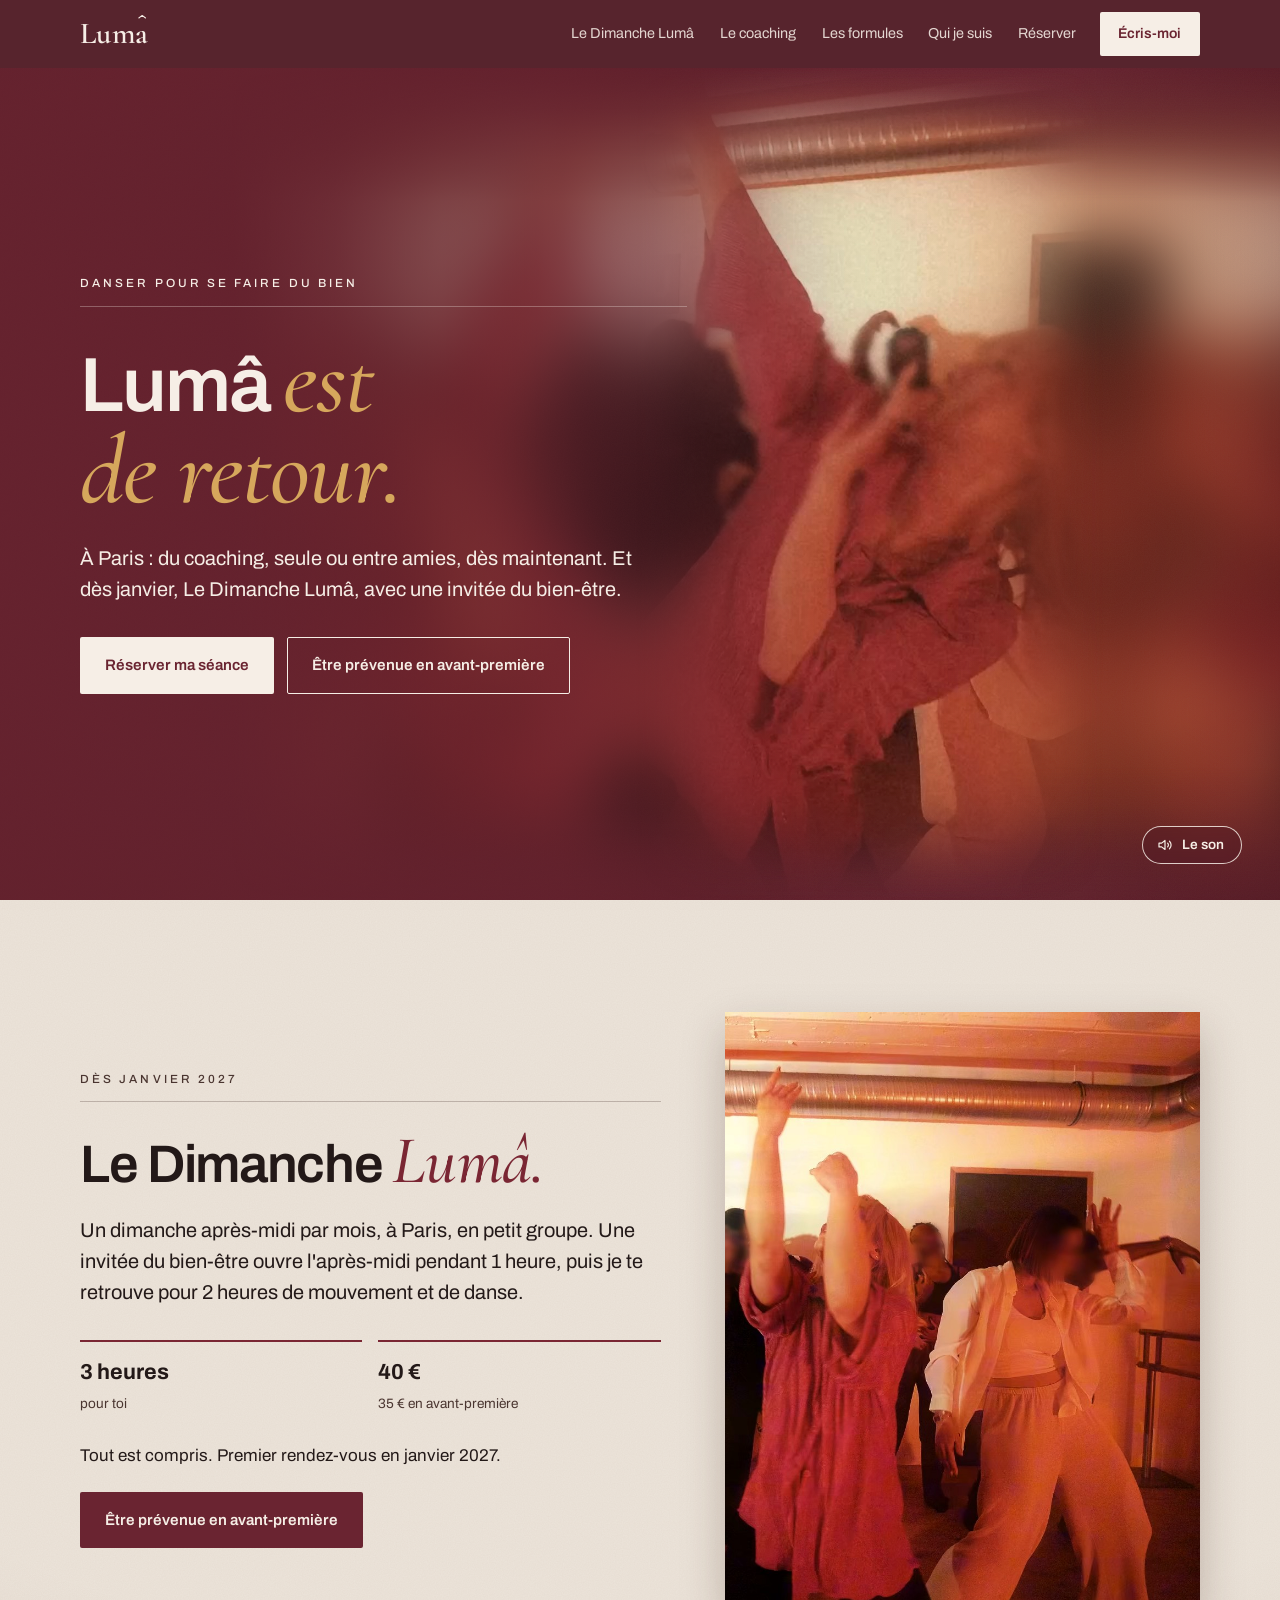
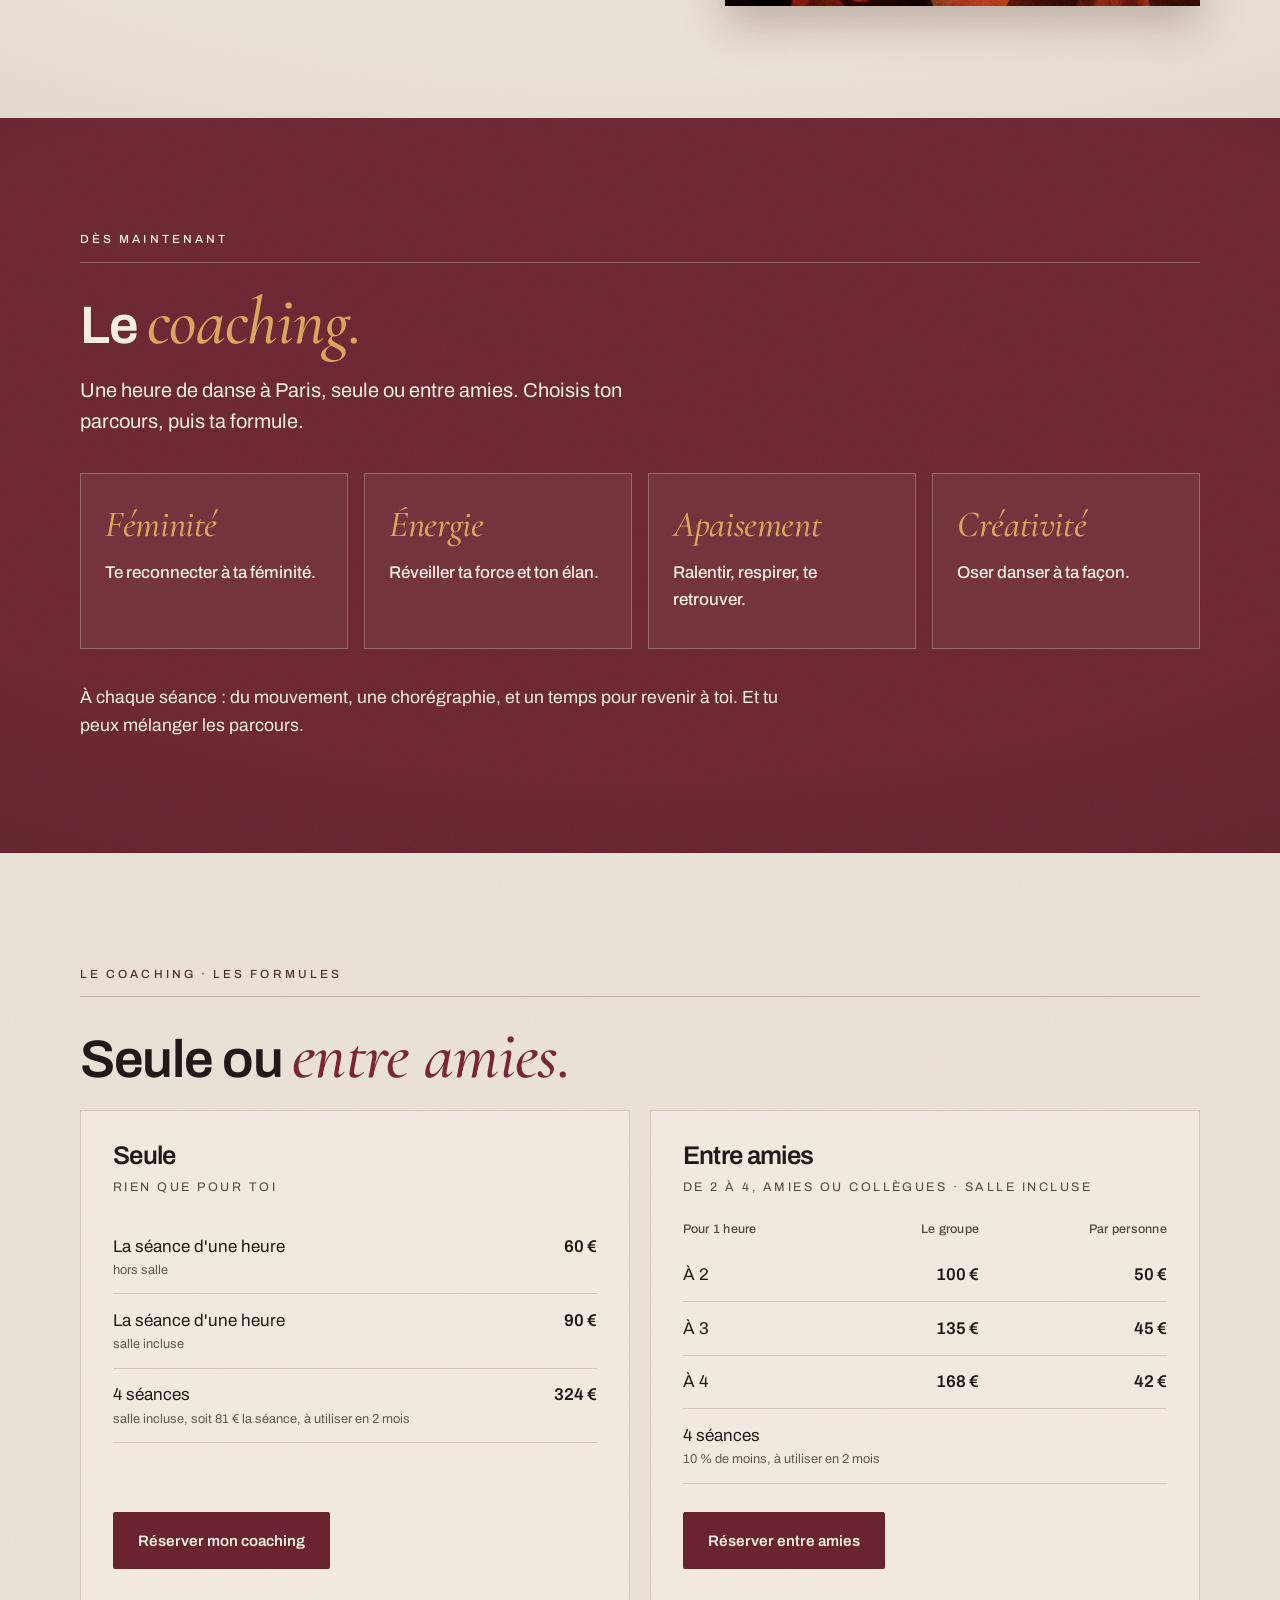
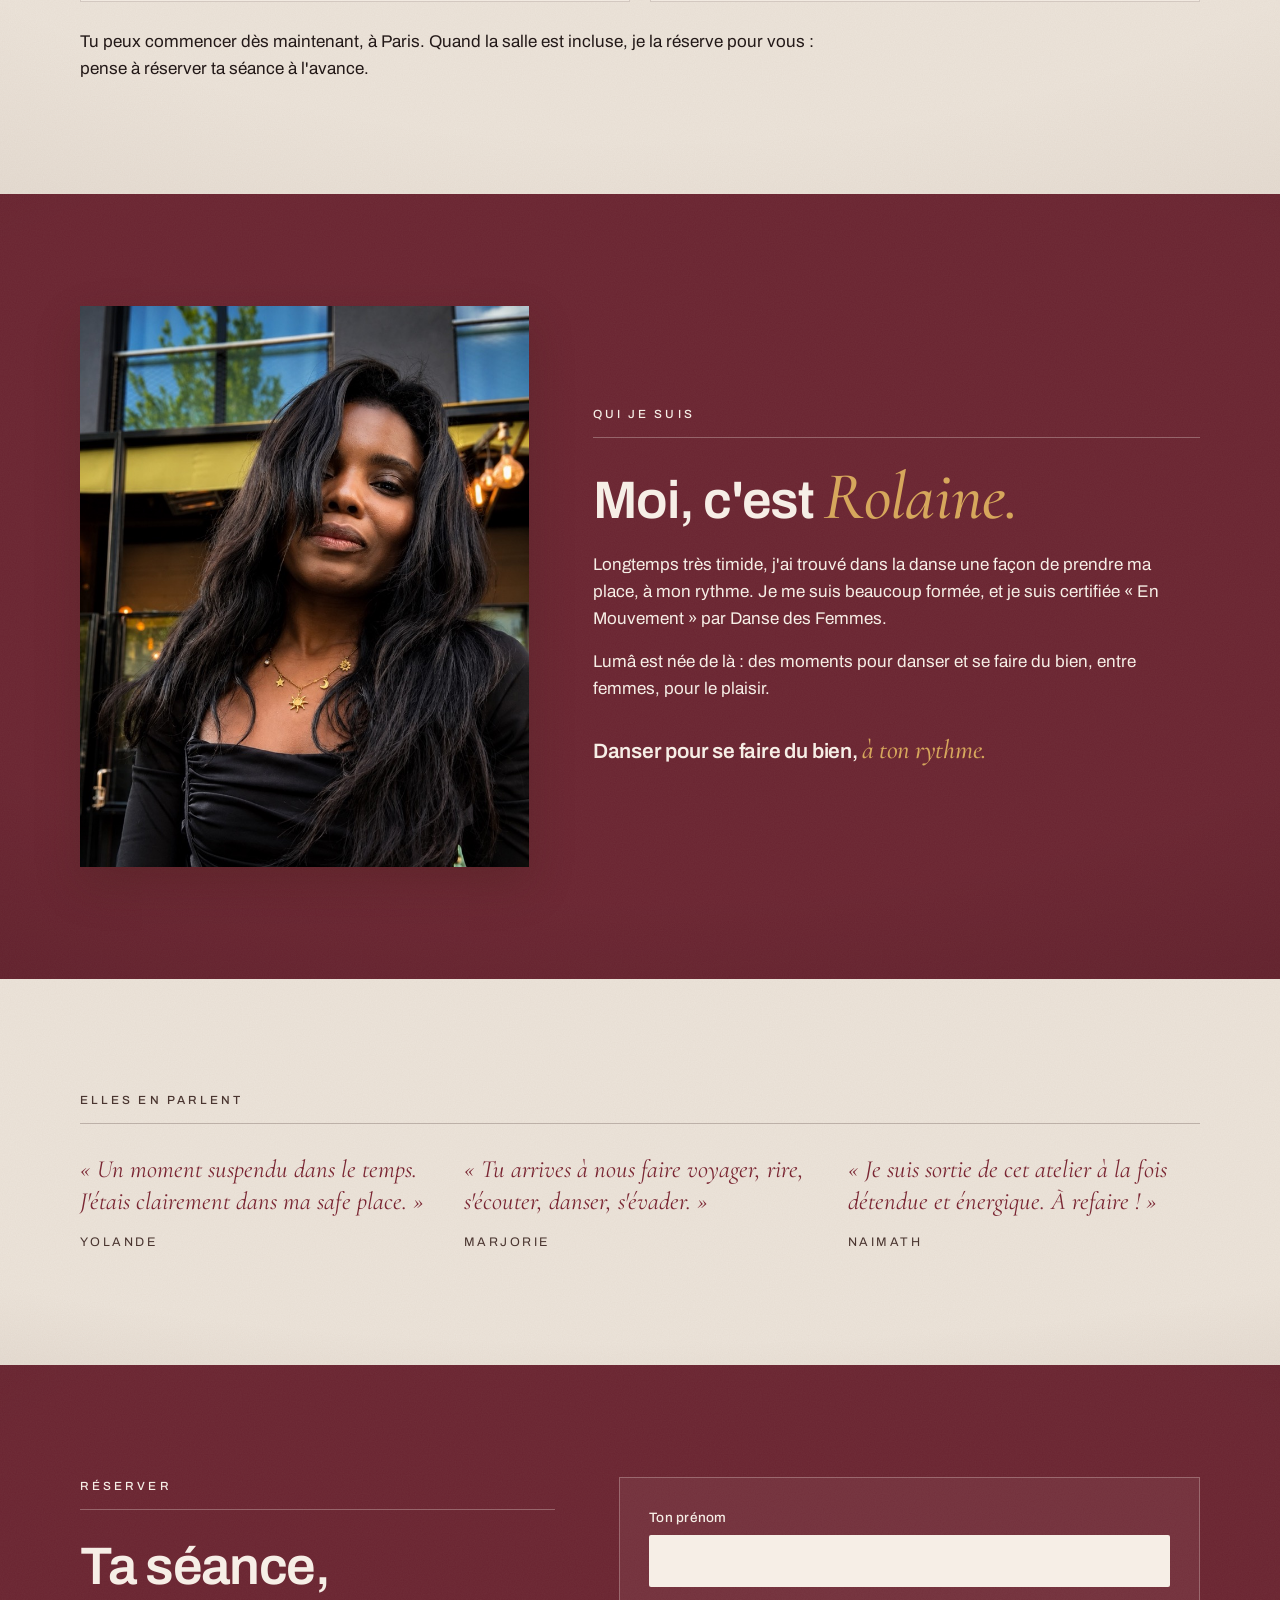
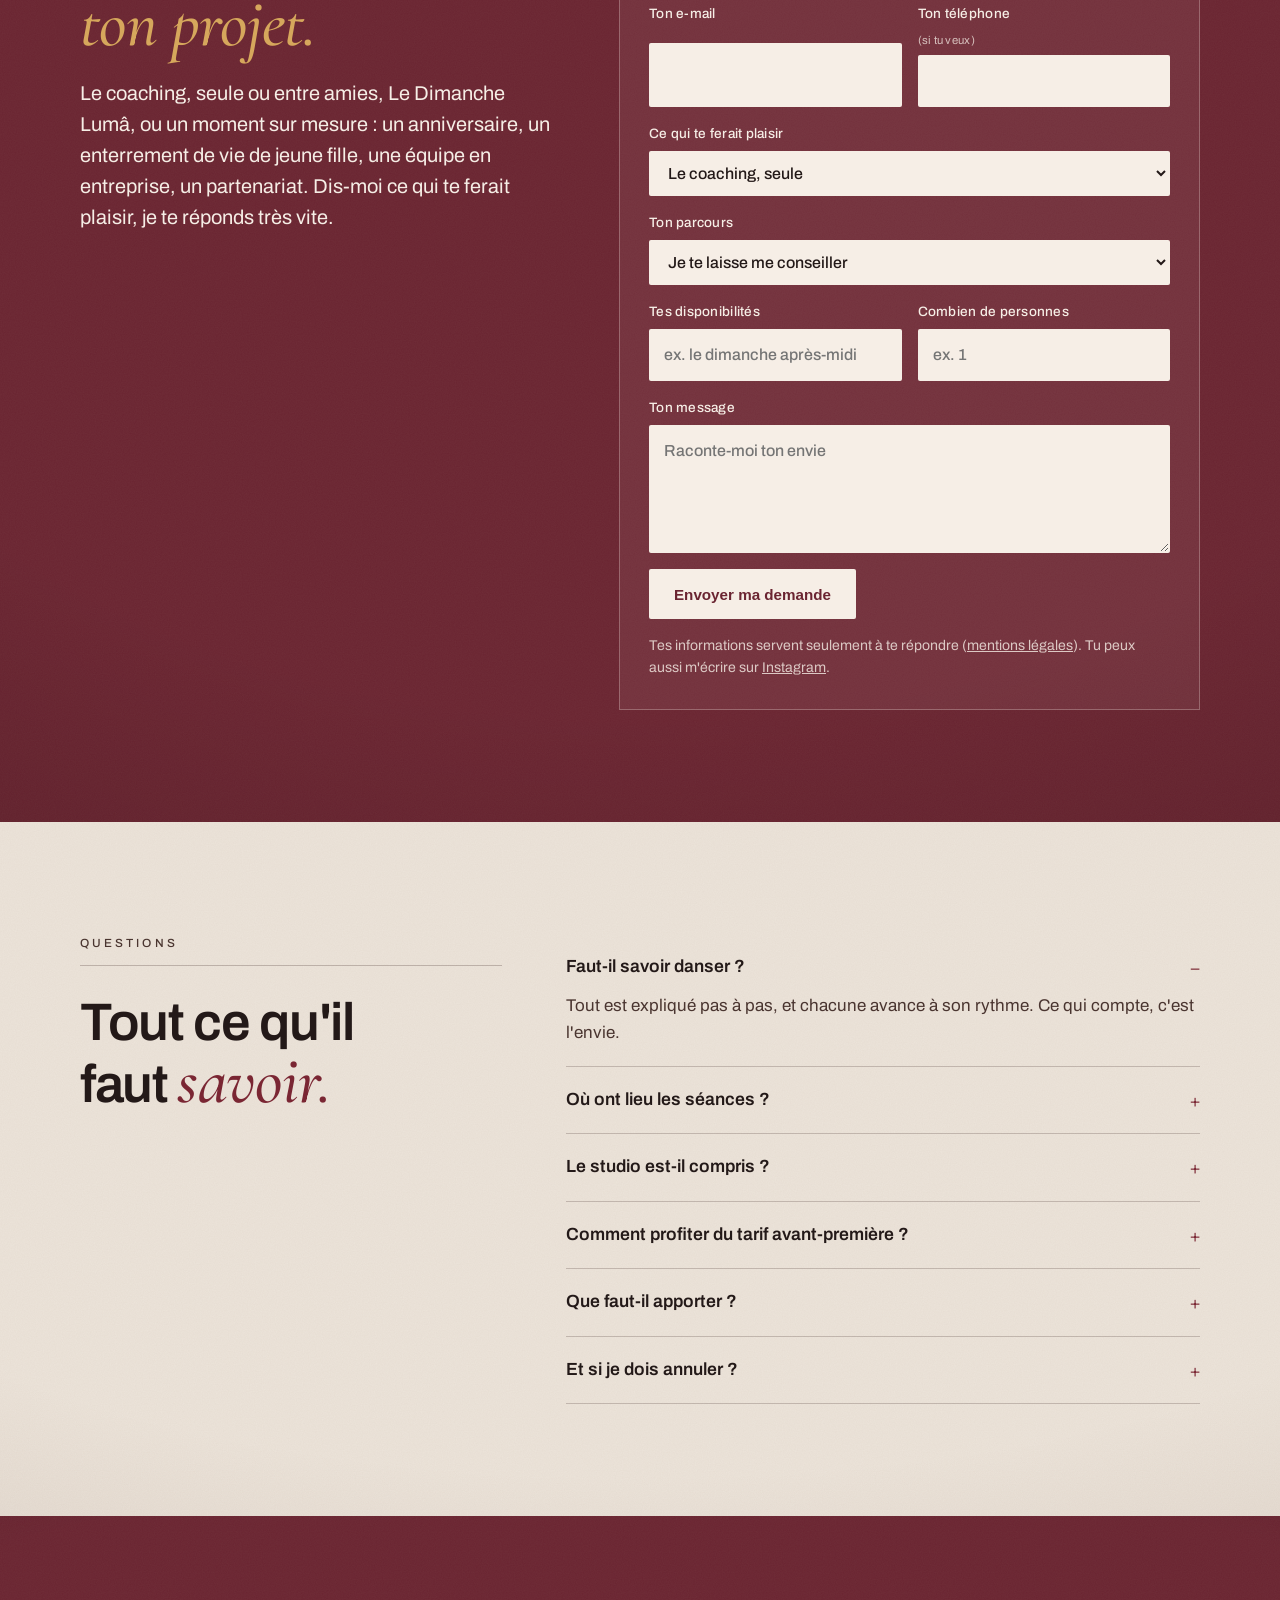
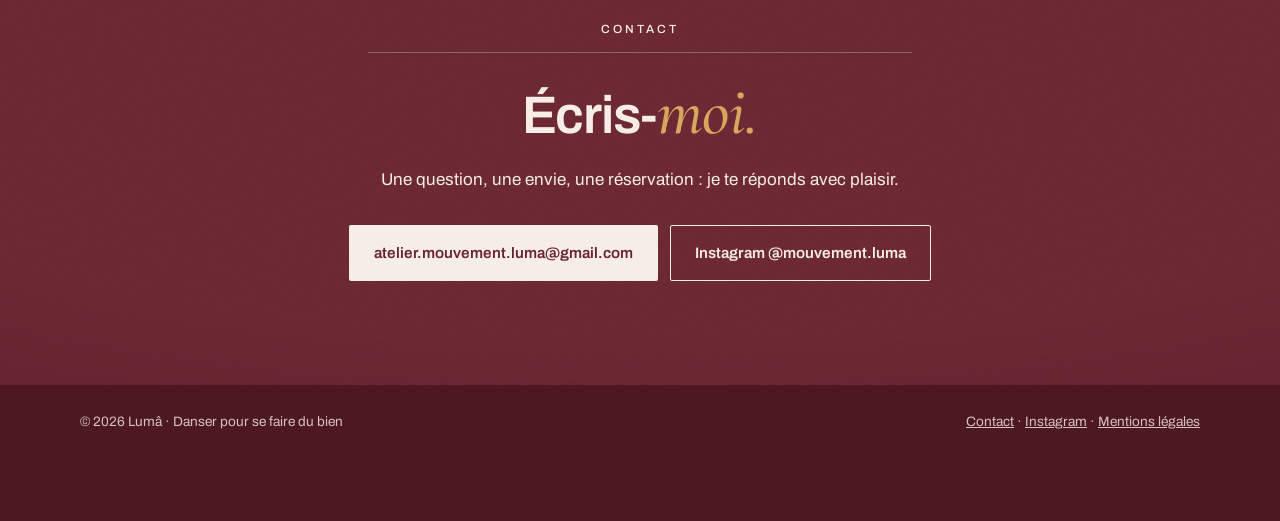
==== commit d83d2431: "Retire le nombre de places et présente le tarif avant-première Le Dimanche Lumâ affiche « 35 € en av" ====
--- a/public/index.html
+++ b/public/index.html
@@ -21,7 +21,7 @@
   <link rel="preconnect" href="https://fonts.googleapis.com">
   <link rel="preconnect" href="https://fonts.gstatic.com" crossorigin>
   <link href="https://fonts.googleapis.com/css2?family=Archivo:wght@400;500;600&family=Cormorant+Garamond:ital,wght@0,600;1,500&display=swap" rel="stylesheet">
-  <link rel="stylesheet" href="styles.css?v=11">
+  <link rel="stylesheet" href="styles.css?v=12">
   <script>document.documentElement.classList.add("js")</script>
 </head>
 <body>
@@ -76,8 +76,7 @@
         <p class="chapo revele">Un dimanche après-midi par mois, à Paris, en petit groupe. Une invitée du bien-être ouvre l'après-midi pendant 1 heure, puis je te retrouve pour 2 heures de mouvement et de danse.</p>
         <ul class="faits revele">
           <li><strong>3 heures</strong><span>pour toi</span></li>
-          <li><strong>14 places</strong><span>au plus</span></li>
-          <li><strong>40 €</strong><span>35 € pour les 4 premières inscrites</span></li>
+          <li><strong>40 €</strong><span>35 € en avant-première</span></li>
         </ul>
         <p class="revele">Tout est compris. Premier rendez-vous en janvier 2027.</p>
         <a href="https://ig.me/j/Abarn9u6THySZ0JK" class="bouton revele" target="_blank" rel="noopener">Être prévenue en avant-première</a>
@@ -219,6 +218,7 @@
         <details class="revele" open><summary>Faut-il savoir danser ?</summary><p>Tout est expliqué pas à pas, et chacune avance à son rythme. Ce qui compte, c'est l'envie.</p></details>
         <details class="revele"><summary>Où ont lieu les séances ?</summary><p>Dans un studio, à Paris. L'adresse t'est communiquée à la réservation.</p></details>
         <details class="revele"><summary>Le studio est-il compris ?</summary><p>Oui, dans tous les prix marqués « salle incluse », et pour Le Dimanche Lumâ. Je la réserve pour vous : pense à réserver ta séance à l'avance.</p></details>
+        <details class="revele"><summary><span>Comment profiter du tarif <span class="insecable">avant-première ?</span></span></summary><p>C'est mon cadeau aux premières inscrites de chaque Dimanche Lumâ : 35 € au lieu de 40 €. Pour en profiter, demande à <a href="https://ig.me/j/Abarn9u6THySZ0JK" target="_blank" rel="noopener">être prévenue en avant-première</a> : tu reçois la date avant tout le monde.</p></details>
         <details class="revele"><summary>Que faut-il apporter ?</summary><p>Une tenue dans laquelle tu te sens bien, une bouteille d'eau, et l'envie de te faire du bien.</p></details>
         <details class="revele"><summary>Et si je dois annuler ?</summary><p>Le paiement se fait à la réservation. Tu peux annuler sans frais jusqu'à 48 h avant ta séance ; ensuite, elle reste due.</p></details>
       </div>
--- a/public/styles.css
+++ b/public/styles.css
@@ -167,7 +167,7 @@
 
 /* 2. Le Dimanche Lumâ */
 .dimanche { display: grid; grid-template-columns: 1.1fr .9fr; gap: clamp(2rem, 5vw, 4rem); align-items: center; }
-.faits { list-style: none; display: grid; grid-template-columns: repeat(3, 1fr); gap: 1rem; margin: 2rem 0 1.6rem; }
+.faits { list-style: none; display: grid; grid-template-columns: repeat(2, 1fr); gap: 1rem; margin: 2rem 0 1.6rem; }
 .faits li { border-top: 2px solid var(--vin); padding-top: .8rem; }
 .faits strong { display: block; font-size: 1.35rem; }
 .faits span { font-size: .85rem; color: var(--brun); }
@@ -290,7 +290,7 @@
   .accueil .chapo { grid-area: 4 / 1; margin-top: 0; }
   .accueil .boutons { grid-area: 5 / 1; }
   .parcours { grid-template-columns: 1fr; }
-  .faits { grid-template-columns: 1fr 1fr 1fr; gap: .6rem; }
+  .faits { grid-template-columns: 1fr 1fr; gap: .6rem; }
   .faits strong { font-size: 1.1rem; }
   .formulaire-ligne { grid-template-columns: 1fr; }
   .rolaine-photo { max-width: 360px; }
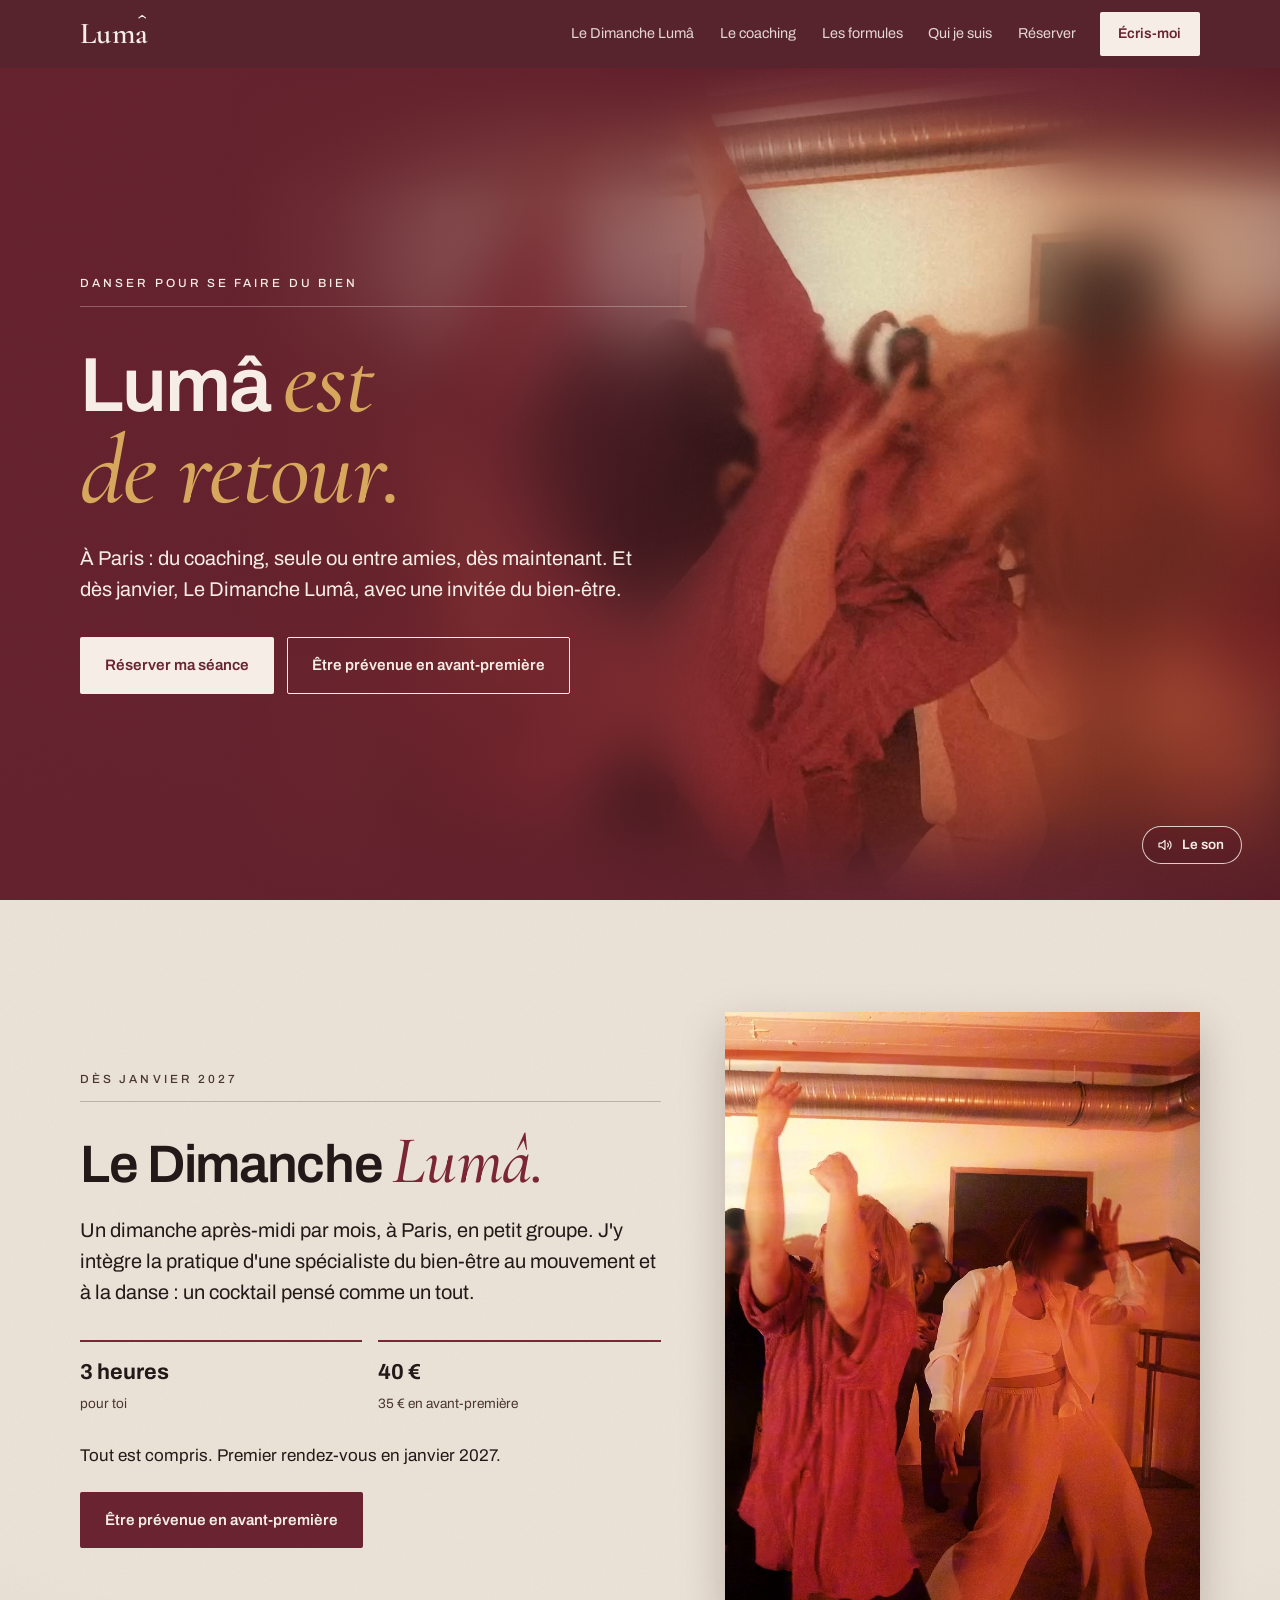
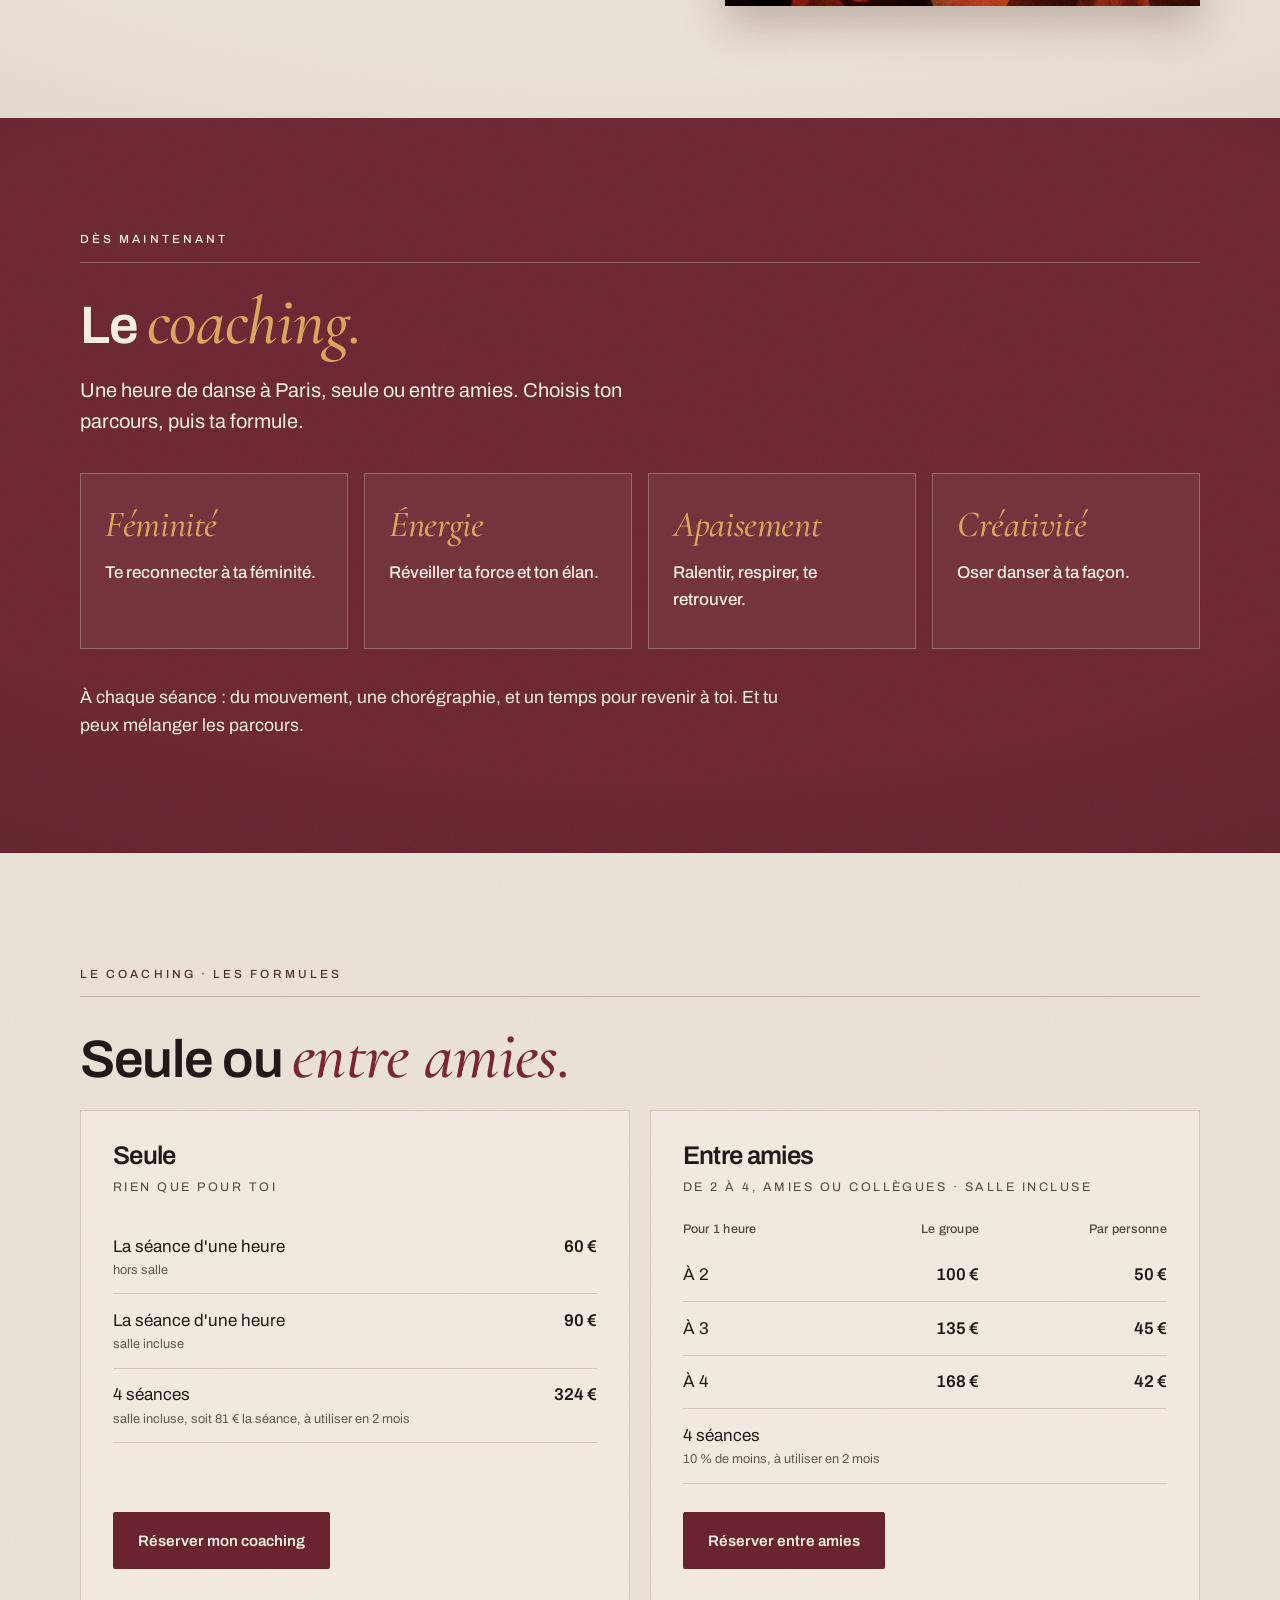
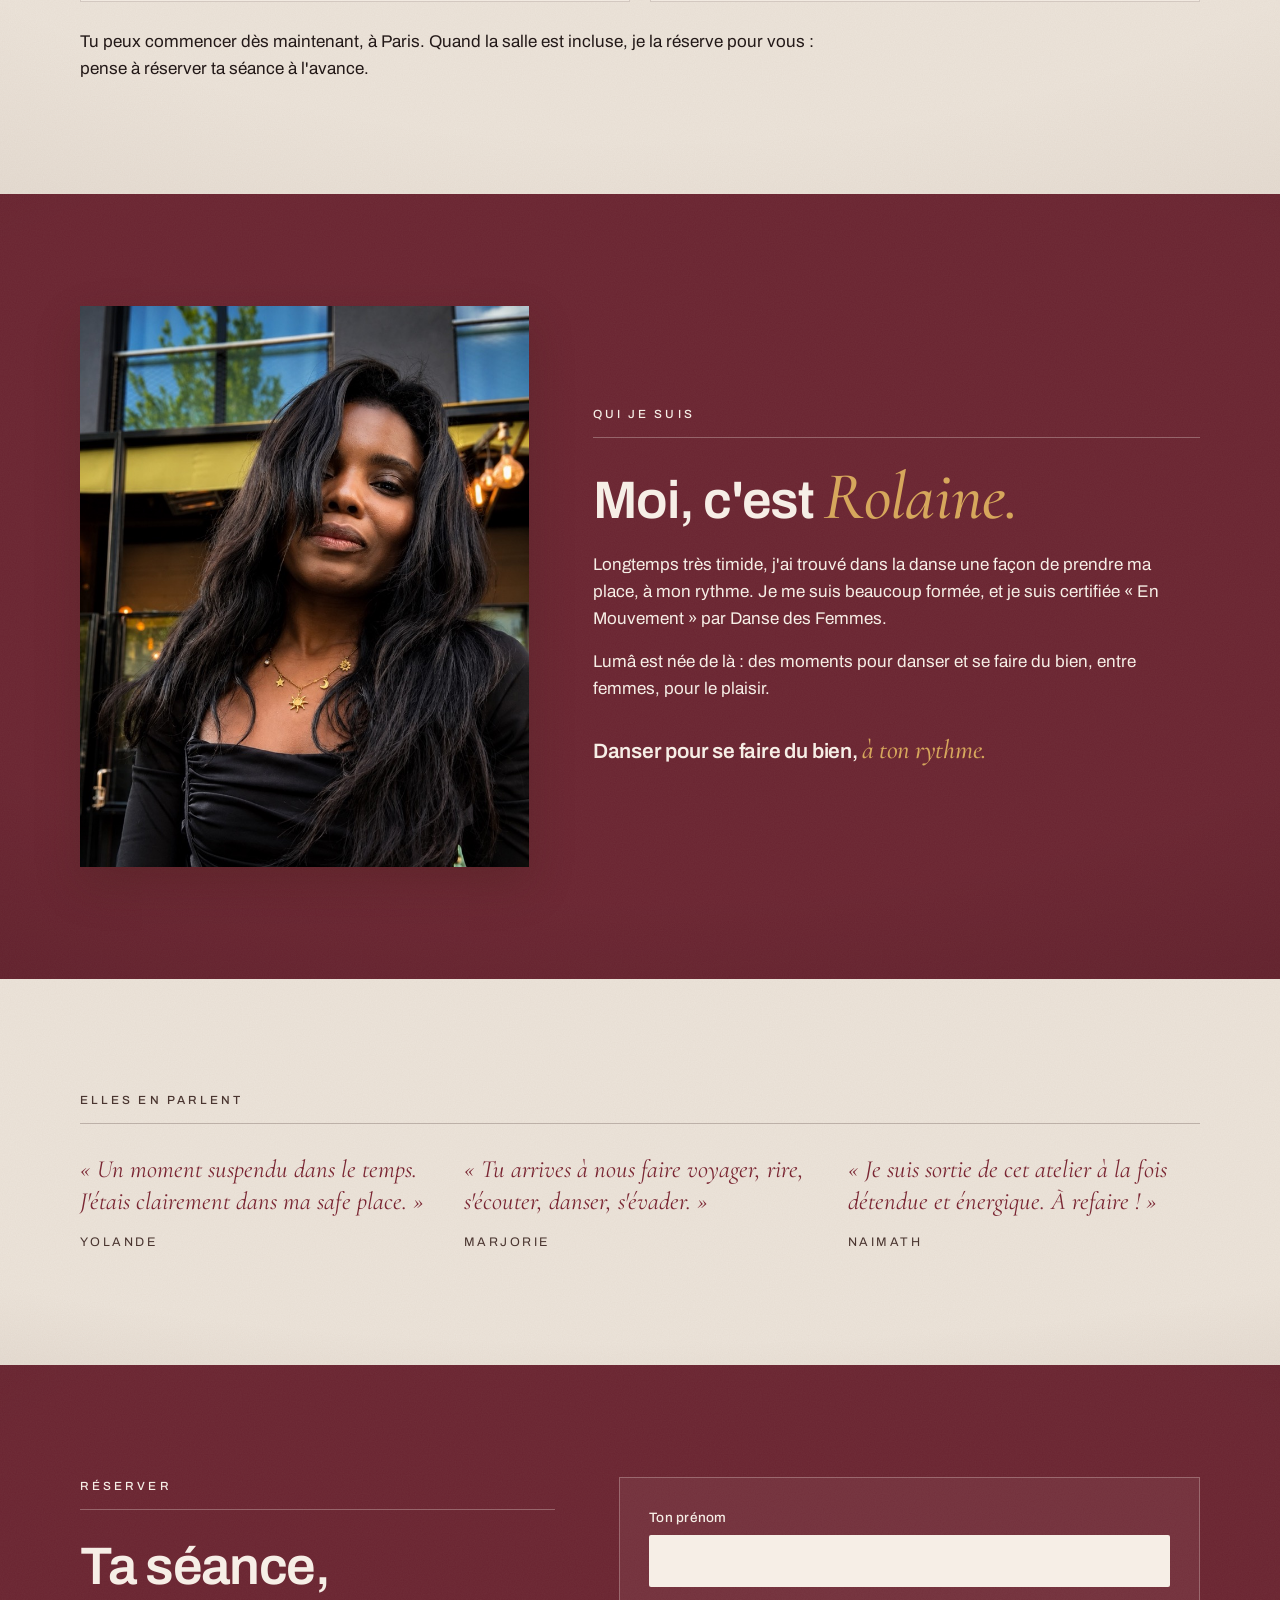
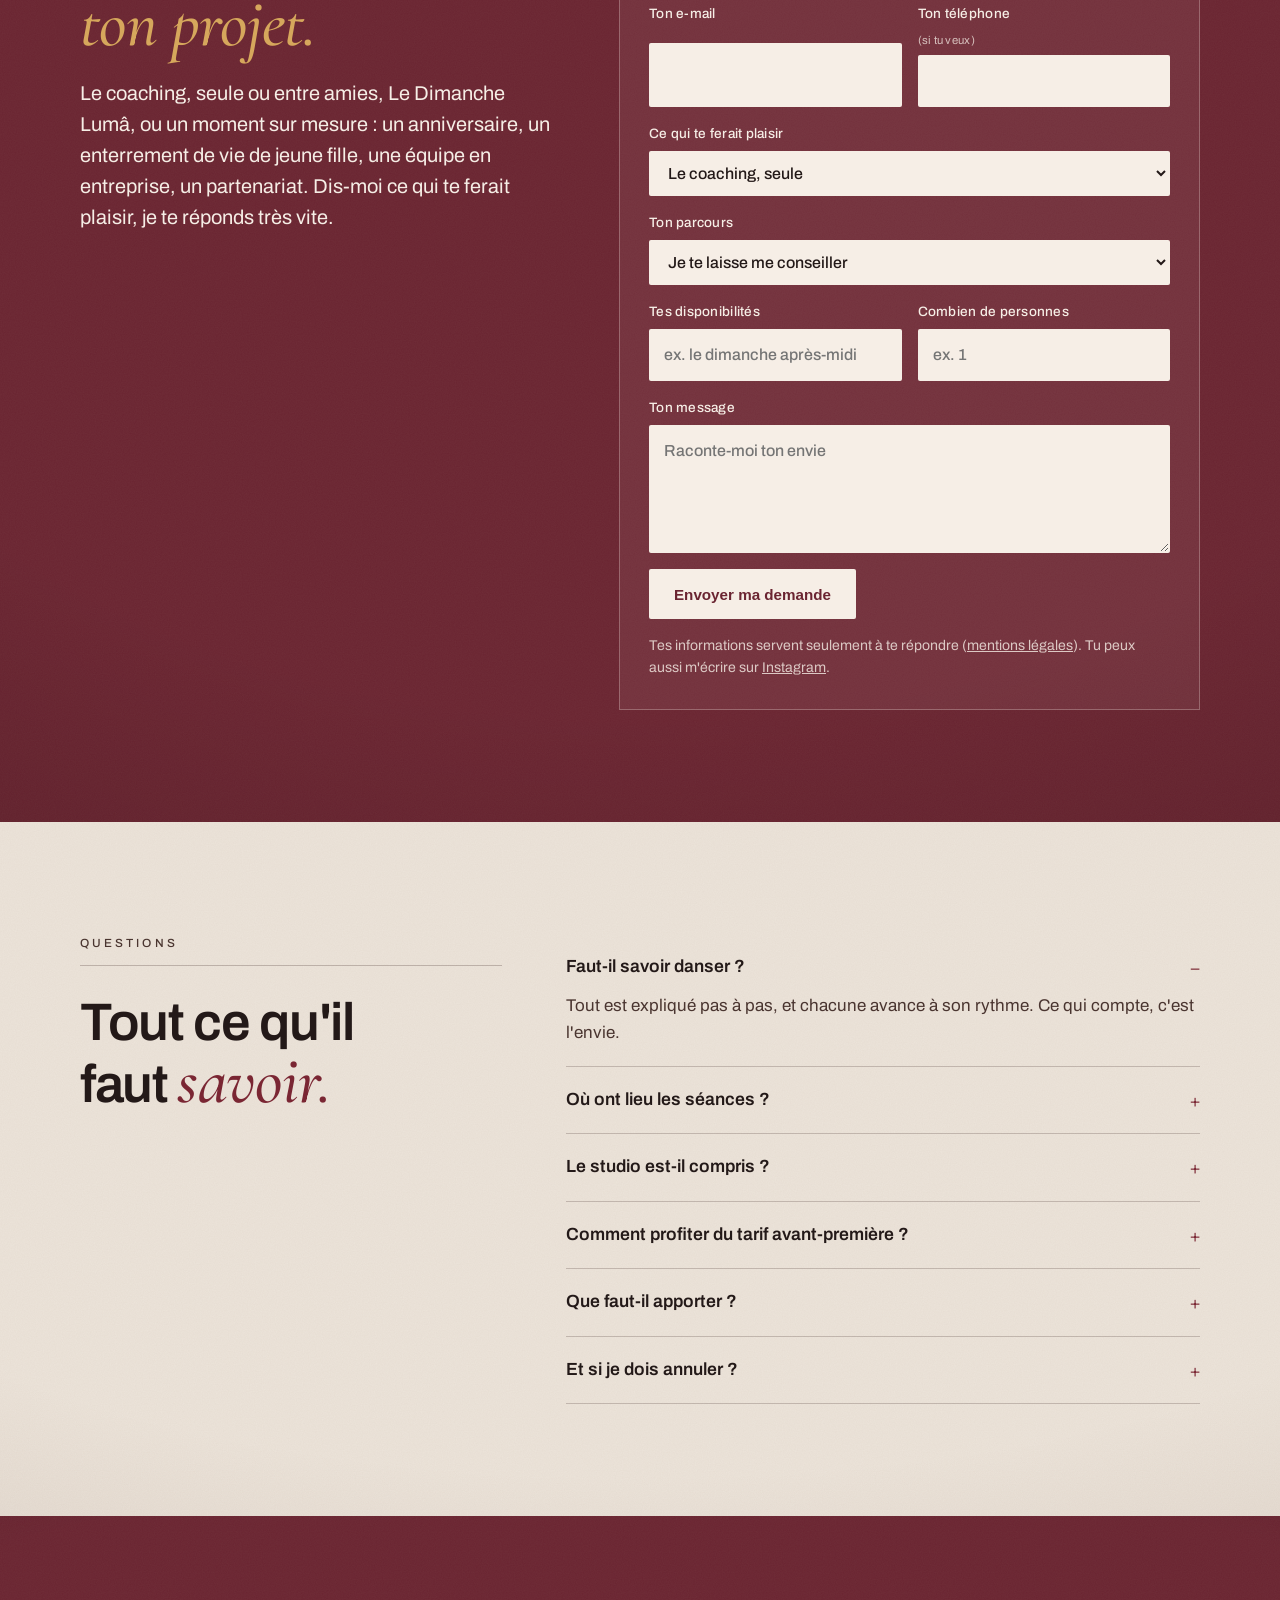
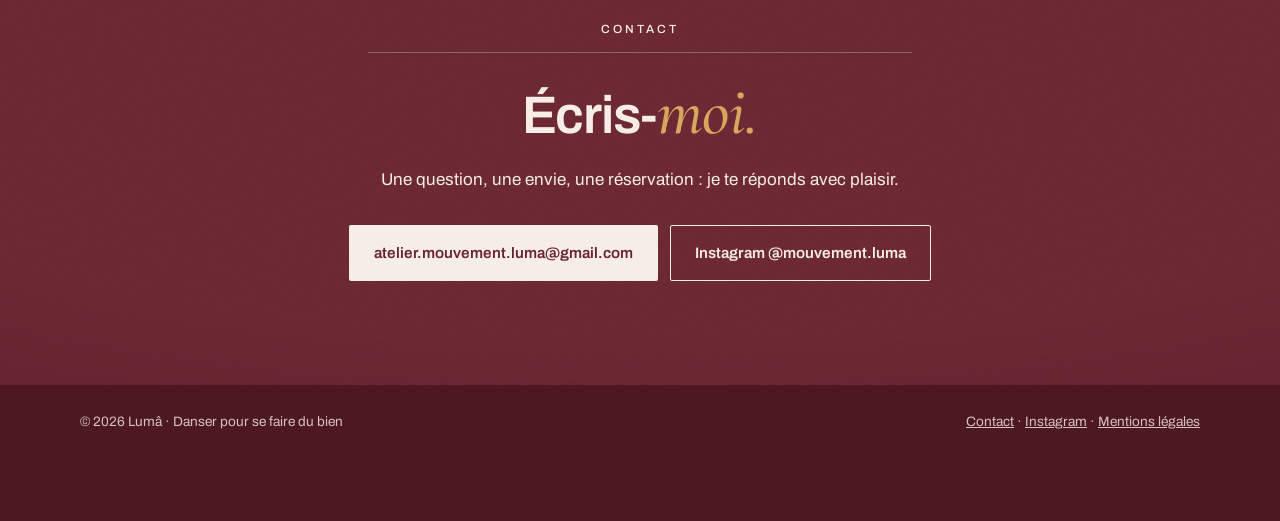
==== commit 4e48cab1: "Présente Le Dimanche Lumâ comme un tout La phrase en deux temps devient la formule du cocktail valid" ====
--- a/public/index.html
+++ b/public/index.html
@@ -73,7 +73,7 @@
       <div>
         <p class="rubrique revele">Dès janvier 2027</p>
         <h2 class="revele">Le Dimanche <em>Lumâ.</em></h2>
-        <p class="chapo revele">Un dimanche après-midi par mois, à Paris, en petit groupe. Une invitée du bien-être ouvre l'après-midi pendant 1 heure, puis je te retrouve pour 2 heures de mouvement et de danse.</p>
+        <p class="chapo revele">Un dimanche après-midi par mois, à Paris, en petit groupe. J'y intègre la pratique d'une spécialiste du bien-être au mouvement et à la danse : un cocktail pensé comme un tout.</p>
         <ul class="faits revele">
           <li><strong>3 heures</strong><span>pour toi</span></li>
           <li><strong>40 €</strong><span>35 € en avant-première</span></li>
